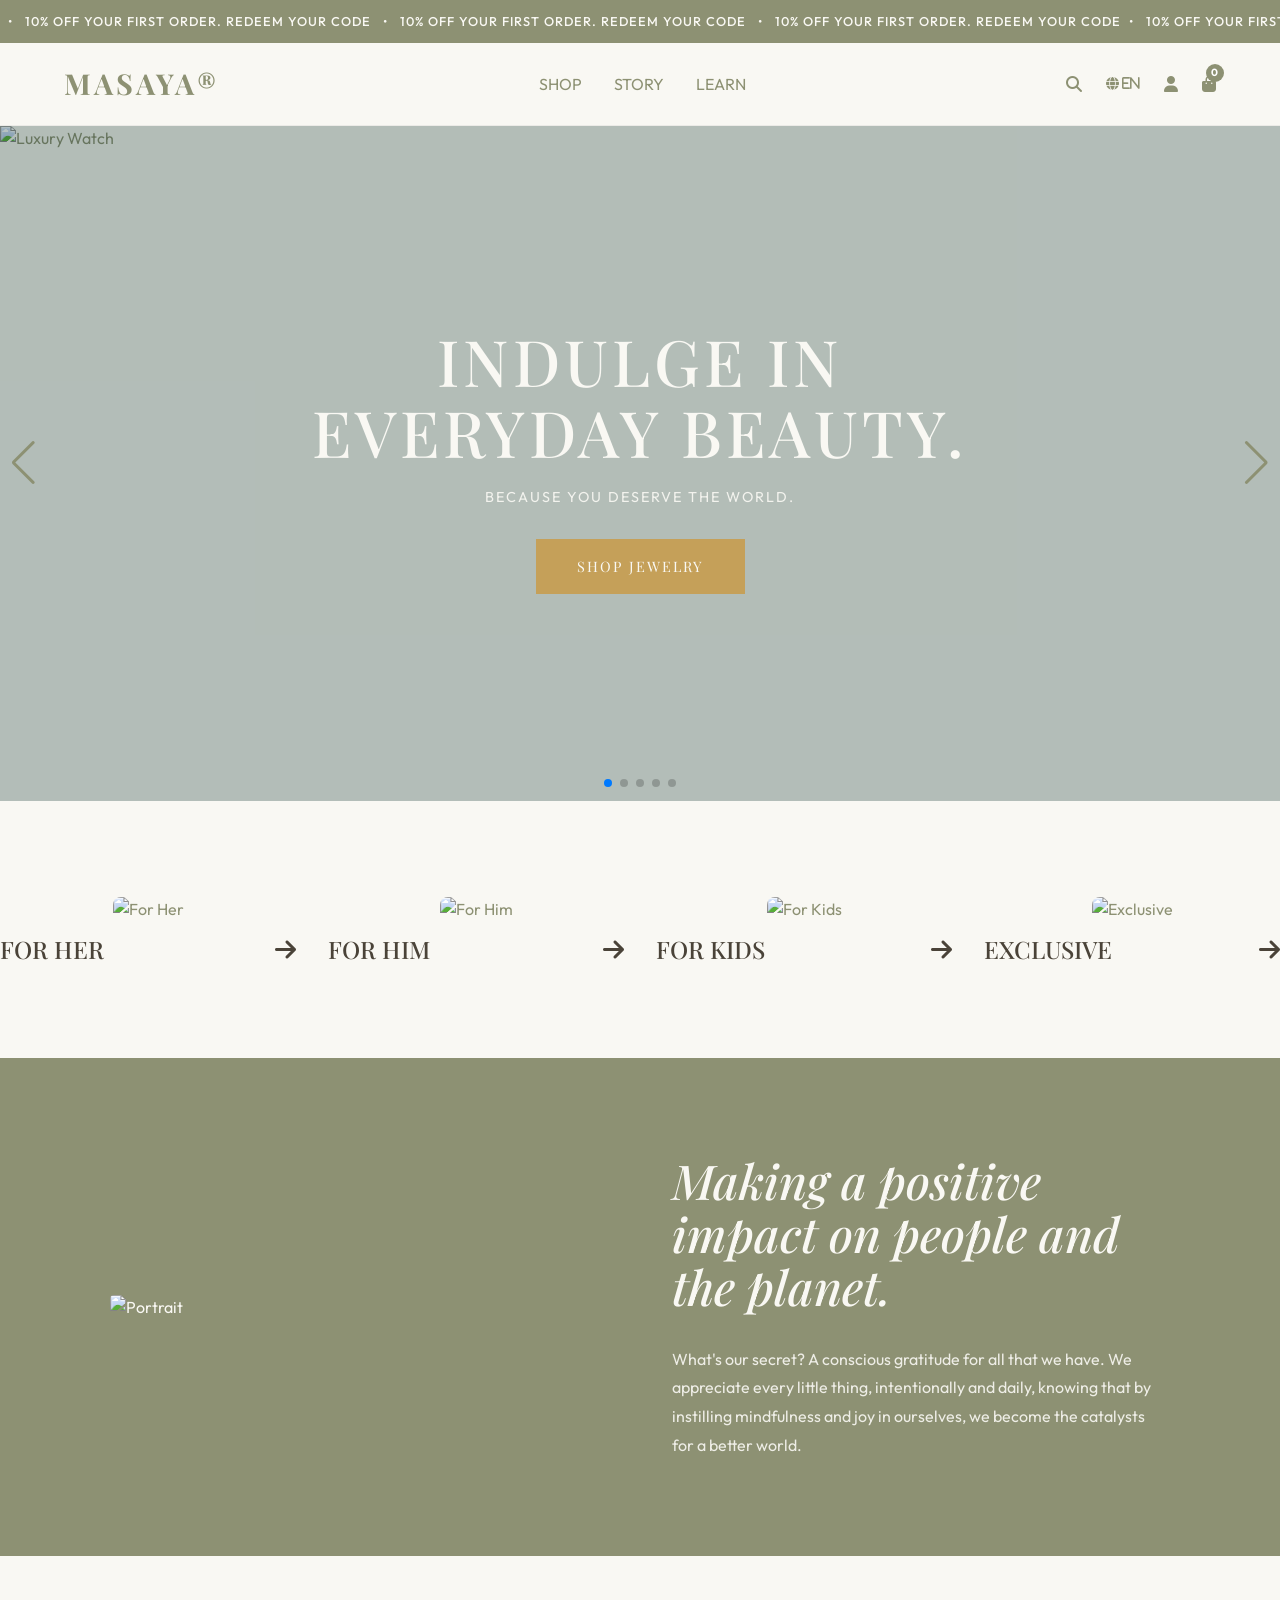
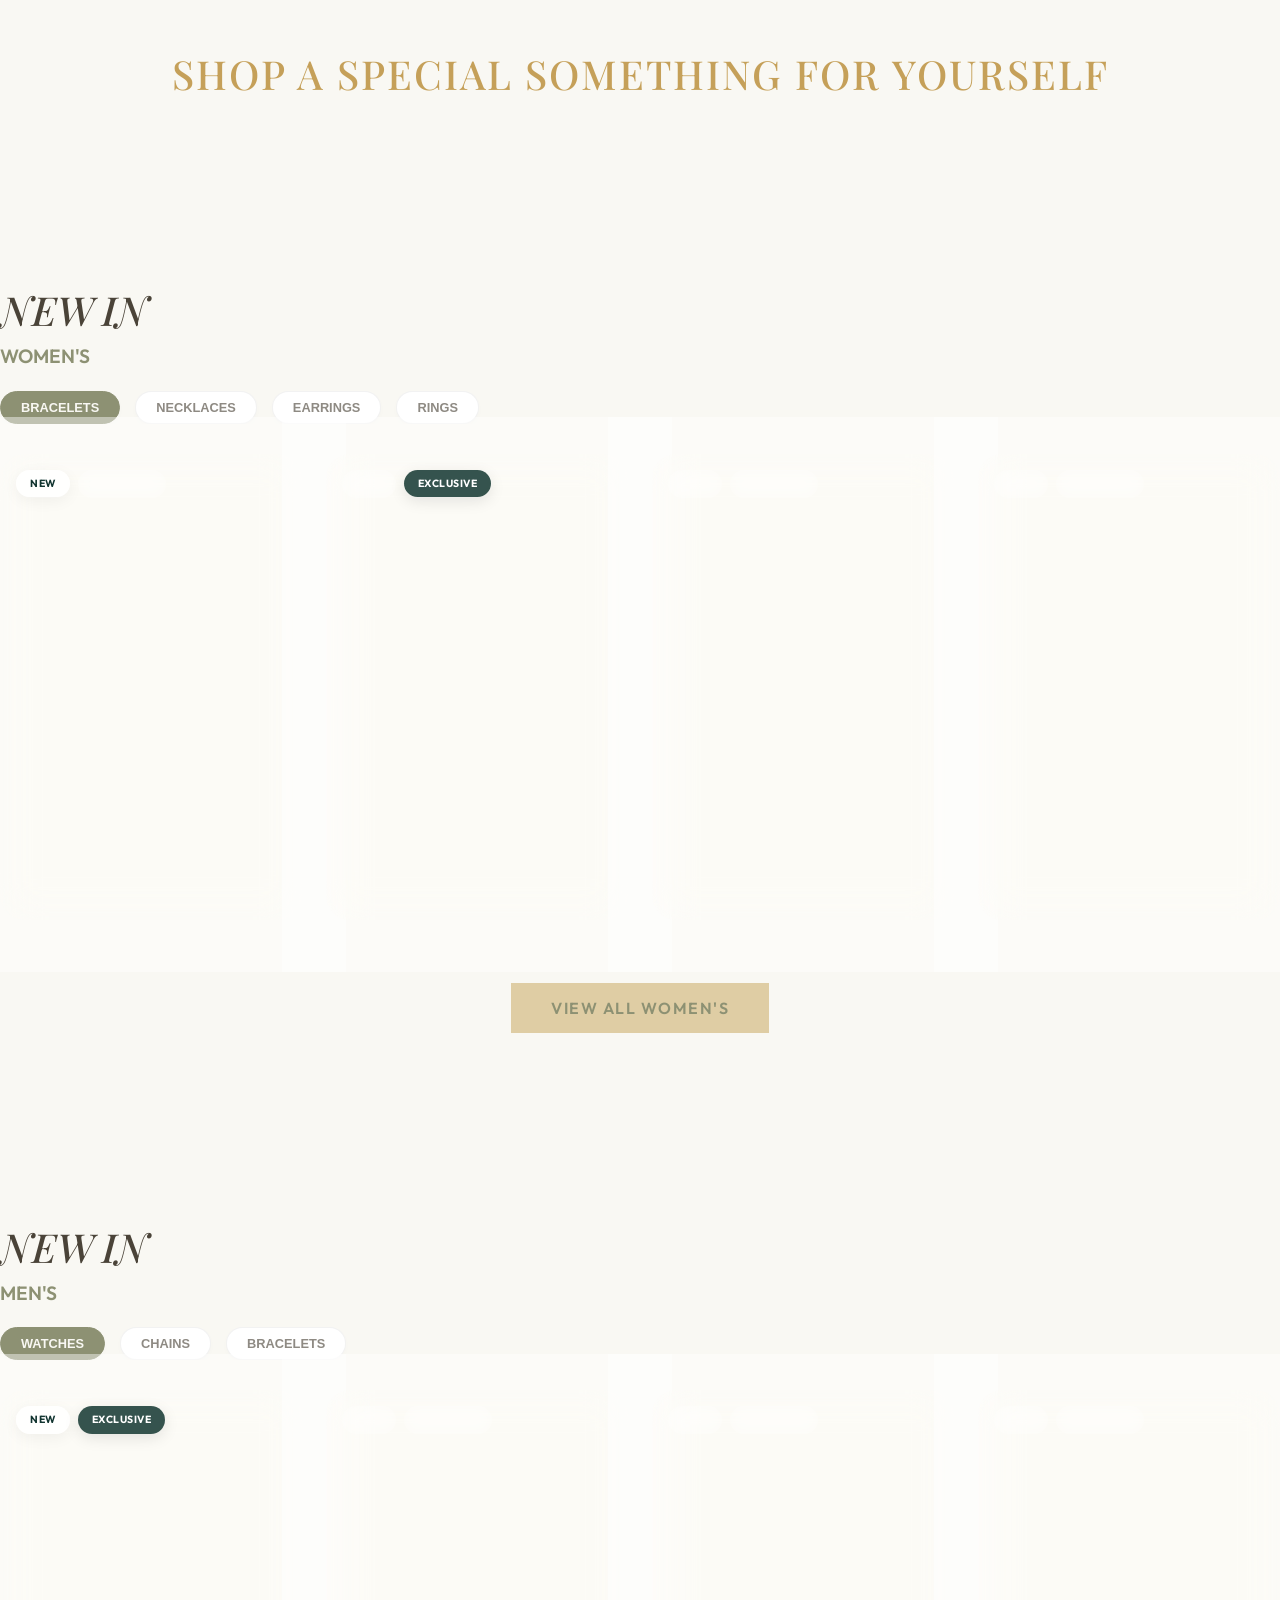
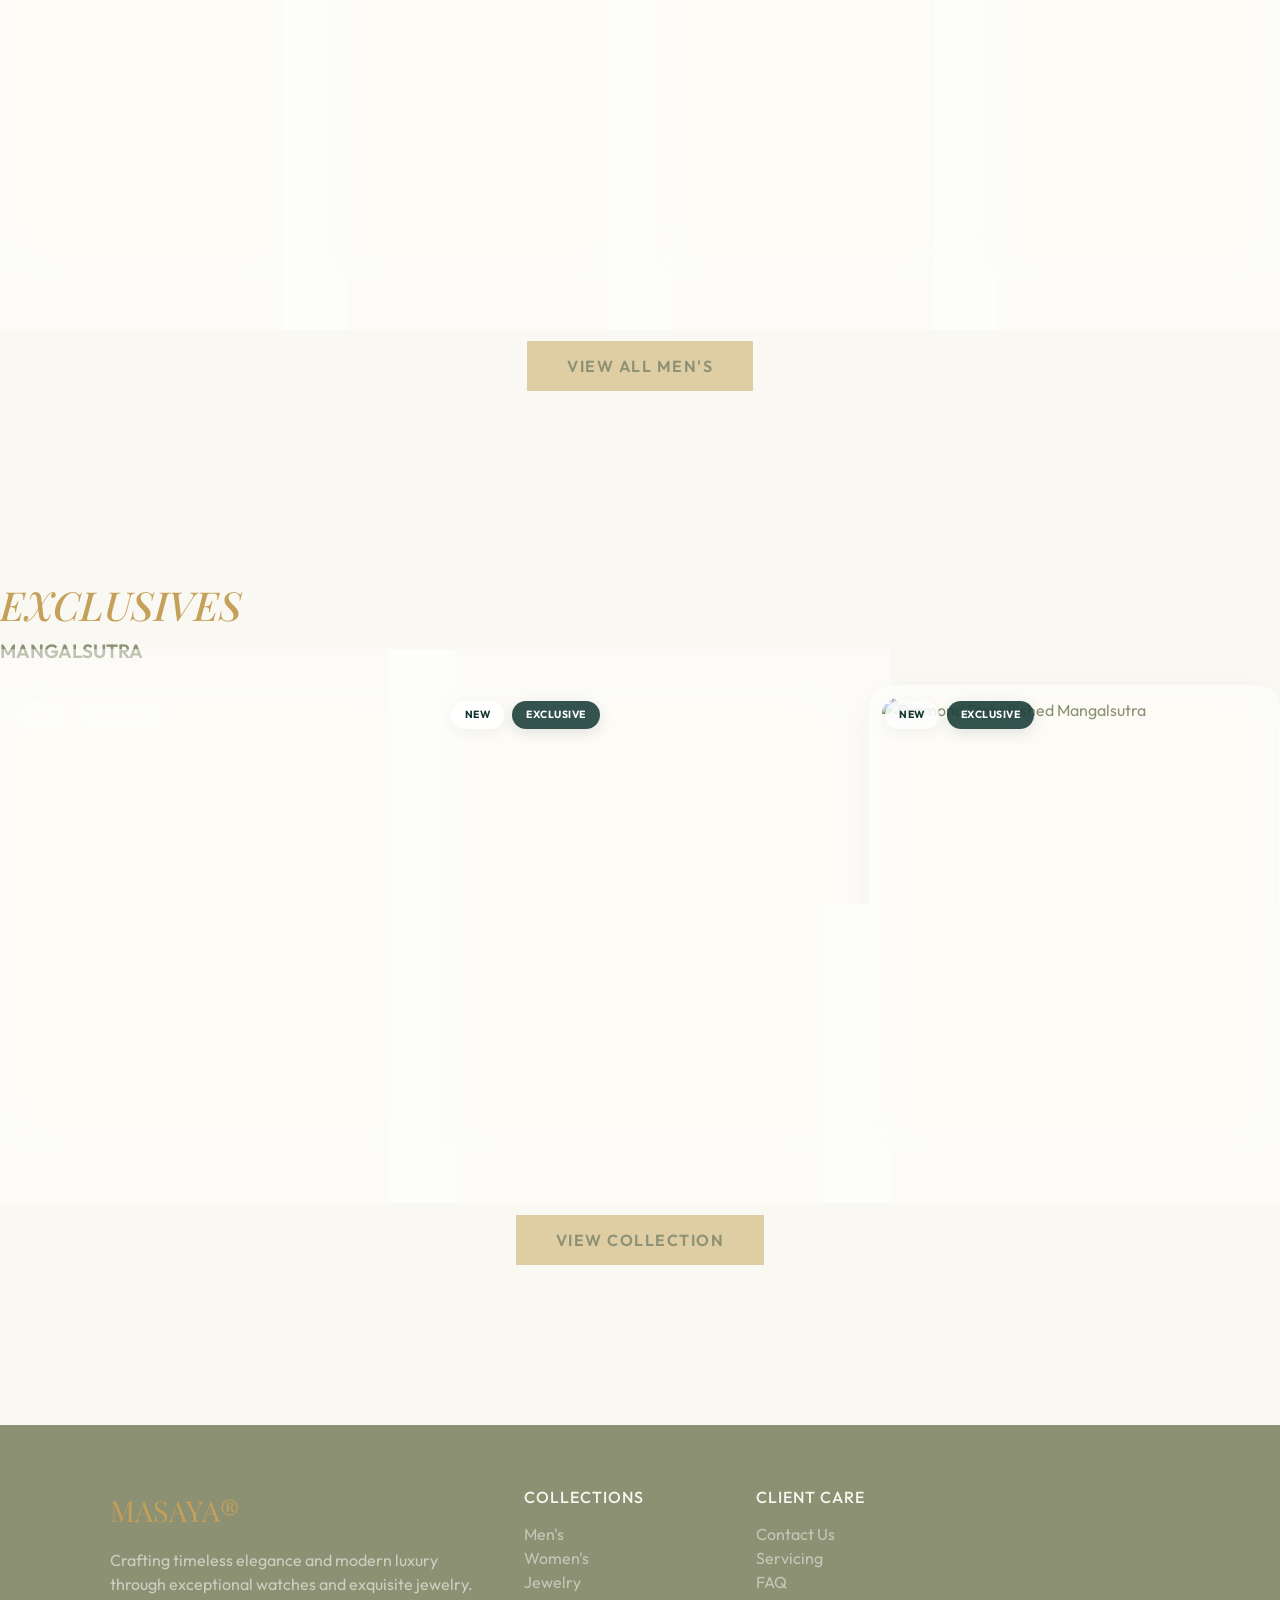
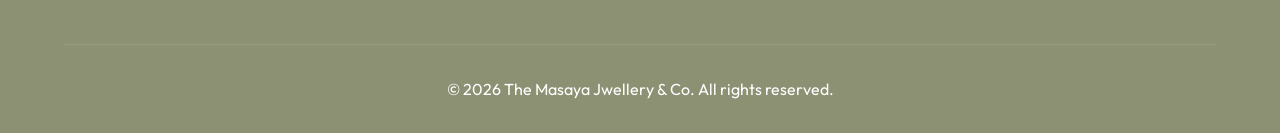
==== index.html @ 2f5039cc "feat: implement high-end iOS mobile responsiveness and UI standardization" ====
<!DOCTYPE html>
<html lang="en">
<head>
    <meta charset="UTF-8">
    <meta name="viewport" content="width=device-width, initial-scale=1.0">
    <title>The Masaya Jwellery & Co. | Luxury Defined</title>
    
    <!-- CSS -->
    <link rel="stylesheet" href="css/style.css">
    <link rel="stylesheet" href="css/animations.css">
    <!-- Swiper CSS -->
    <link rel="stylesheet" href="https://cdn.jsdelivr.net/npm/swiper@10/swiper-bundle.min.css" />
    <!-- Fonts -->
    <link rel="stylesheet" href="https://cdnjs.cloudflare.com/ajax/libs/font-awesome/6.4.0/css/all.min.css">
</head>
<body style="background-color: var(--color-cream); color: var(--color-emerald-dark);">
    
    <!-- Top Announcement Bar -->
    <div class="marquee-promo">
        <div class="marquee-promo-inner">
            <span>&nbsp;&nbsp;&bull;&nbsp;&nbsp; 10% OFF YOUR FIRST ORDER. REDEEM YOUR CODE &nbsp;&nbsp;&bull;&nbsp;&nbsp; 10% OFF YOUR FIRST ORDER. REDEEM YOUR CODE &nbsp;&nbsp;&bull;&nbsp;&nbsp; 10% OFF YOUR FIRST ORDER. REDEEM YOUR CODE</span>
            <span>&nbsp;&nbsp;&bull;&nbsp;&nbsp; 10% OFF YOUR FIRST ORDER. REDEEM YOUR CODE &nbsp;&nbsp;&bull;&nbsp;&nbsp; 10% OFF YOUR FIRST ORDER. REDEEM YOUR CODE &nbsp;&nbsp;&bull;&nbsp;&nbsp; 10% OFF YOUR FIRST ORDER. REDEEM YOUR CODE</span>
        </div>
    </div>

    <!-- Main Navbar -->
    <nav class="navbar" style="background-color: var(--color-cream);">
        <a href="index.html" class="nav-brand">MASAYA®</a>
        <div class="nav-links">
            <a href="shop.html">SHOP</a>
            <a href="shop.html">STORY</a>
            <a href="shop.html">LEARN</a>
        </div>
        <div class="nav-icons">
            <i class="fas fa-bars mobile-menu-btn"></i>
            <i class="fas fa-search desktop-only-icon"></i>
            <i class="fas fa-globe desktop-only-icon" style="font-size: 0.8rem;"> EN</i>
            <i class="fas fa-user desktop-only-icon"></i>
            <a href="cart.html" style="color: inherit; position: relative;">
                <i class="fas fa-shopping-bag"></i>
                <span class="cart-count">0</span>
            </a>
        </div>
    </nav>

    <main>
        <!-- Hero Slider Section -->
        <section class="hero-slider" style="width: 100%; position: relative;">
            <div class="swiper mySwiper" style="width: 100%; height: 75vh;">
                <div class="swiper-wrapper">
                    <!-- Slide 1 -->
                    <div class="swiper-slide" style="position: relative;">
                        <!-- Open Source Watch Image -->
                        <img src="https://images.pexels.com/photos/190819/pexels-photo-190819.jpeg?auto=compress&cs=tinysrgb&w=2000" style="width: 100%; height: 100%; object-fit: cover;" alt="Luxury Watch">
                        <div style="position: absolute; inset: 0; background: rgba(18, 53, 48, 0.3);"></div>
                        <div style="position: absolute; top: 50%; left: 50%; text-align: center; transform: translate(-50%, -50%); width: 80%;">
                            <h2 style="font-size: 4rem; line-height: 1.1; margin-bottom: 20px; font-family: var(--font-serif); color: var(--color-cream); text-transform: uppercase; letter-spacing: 4px;">Indulge In<br>Everyday Beauty.</h2>
                            <p style="font-size: 0.9rem; margin-bottom: 30px; letter-spacing: 2px; text-transform: uppercase; color: var(--color-cream); opacity: 0.9;">Because you deserve the world.</p>
                            <a href="shop.html" class="btn-primary">Shop Jewelry</a>
                        </div>
                    </div>
                    <!-- Slide 2 -->
                    <div class="swiper-slide" style="position: relative;">
                        <!-- Diamond Necklace / Combo -->
                        <img src="https://images.pexels.com/photos/1458867/pexels-photo-1458867.jpeg?auto=compress&cs=tinysrgb&w=2000" style="width: 100%; height: 100%; object-fit: cover;" alt="Combo Set">
                        <div style="position: absolute; inset: 0; background: rgba(248, 245, 240, 0.3);"></div>
                        <div style="position: absolute; top: 50%; left: 10%; transform: translateY(-50%); max-width: 500px;">
                            <h2 style="font-size: 4.5rem; line-height: 1.1; margin-bottom: 20px; font-family: var(--font-serif); color: var(--color-emerald-dark);">Curated<br>Combo Sets</h2>
                            <p style="font-size: 1.2rem; margin-bottom: 30px; letter-spacing: 2px; text-transform: uppercase; color: var(--color-emerald-light);">Specially Curated Just For You</p>
                            <a href="shop.html" class="btn-primary" style="background-color: var(--color-emerald-dark); color: var(--color-gold); padding: 12px 35px; border-radius: 30px; border: none;">Shop Now <i class="fas fa-arrow-right" style="margin-left: 10px;"></i></a>
                        </div>
                    </div>
                    <!-- Slide 3 -->
                    <div class="swiper-slide" style="position: relative;">
                        <!-- Mangalsutra / Heritage -->
                        <img src="https://images.pexels.com/photos/265906/pexels-photo-265906.jpeg?auto=compress&cs=tinysrgb&w=2000" style="width: 100%; height: 100%; object-fit: cover; object-position: center bottom;" alt="Heritage Collection">
                        <div style="position: absolute; inset: 0; background: linear-gradient(to top, rgba(18, 53, 48, 0.7), transparent);"></div>
                        <div style="position: absolute; bottom: 15%; left: 50%; text-align: center; transform: translateX(-50%); width: 100%;">
                            <h2 style="font-size: 4.5rem; line-height: 1.1; margin-bottom: 20px; font-family: var(--font-serif); color: var(--color-gold);">Heritage Remastered</h2>
                            <p style="font-size: 1.2rem; margin-bottom: 30px; letter-spacing: 2px; text-transform: uppercase; color: var(--color-cream);">The Modern Mangalsutra Details</p>
                            <a href="shop.html" class="btn-primary" style="background-color: var(--color-gold); color: var(--color-emerald-dark); padding: 12px 35px; border-radius: 30px; border: none;">Discover <i class="fas fa-arrow-right" style="margin-left: 10px;"></i></a>
                        </div>
                    </div>
                    <!-- Slide 4 -->
                    <div class="swiper-slide" style="position: relative;">
                        <!-- Diamond Rings / Engagement -->
                        <img src="https://images.pexels.com/photos/1232931/pexels-photo-1232931.jpeg?auto=compress&cs=tinysrgb&w=2000" style="width: 100%; height: 100%; object-fit: cover;" alt="Diamond Rings">
                        <div style="position: absolute; inset: 0; background: rgba(248, 245, 240, 0.1);"></div>
                        <div style="position: absolute; top: 50%; left: 10%; transform: translateY(-50%); max-width: 500px;">
                            <h2 style="font-size: 4.5rem; line-height: 1.1; margin-bottom: 20px; font-family: var(--font-serif); color: var(--color-emerald-dark);">Forever<br>Starts Here</h2>
                            <p style="font-size: 1.2rem; margin-bottom: 30px; letter-spacing: 2px; text-transform: uppercase; color: var(--color-emerald-dark);">Exclusive Solitaires & Bands</p>
                            <a href="shop.html" class="btn-primary" style="background-color: transparent; border: 1px solid var(--color-emerald-dark); color: var(--color-emerald-dark); padding: 12px 35px; border-radius: 30px;">View Rings <i class="fas fa-arrow-right" style="margin-left: 10px;"></i></a>
                        </div>
                    </div>
                    <!-- Slide 5 -->
                    <div class="swiper-slide" style="position: relative;">
                        <!-- Classy Bracelets -->
                        <img src="https://images.pexels.com/photos/1191531/pexels-photo-1191531.jpeg?auto=compress&cs=tinysrgb&w=2000" style="width: 100%; height: 100%; object-fit: cover;" alt="Gold Bracelets">
                        <div style="position: absolute; inset: 0; background: rgba(18, 53, 48, 0.4);"></div>
                        <div style="position: absolute; top: 50%; right: 10%; text-align: right; transform: translateY(-50%); max-width: 500px;">
                            <h2 style="font-size: 4.5rem; line-height: 1.1; margin-bottom: 20px; font-family: var(--font-serif); color: var(--color-cream);">Subtle<br>Radiance</h2>
                            <p style="font-size: 1.2rem; margin-bottom: 30px; letter-spacing: 2px; text-transform: uppercase; color: var(--color-gold);">18k Solid Gold Chains</p>
                            <a href="shop.html" class="btn-primary" style="background-color: var(--color-cream); color: var(--color-emerald-dark); border: none; padding: 12px 35px; border-radius: 30px;">Shop Chains <i class="fas fa-arrow-right" style="margin-left: 10px;"></i></a>
                        </div>
                    </div>
                </div>
                <!-- Pagination & Navigation -->
                <div class="swiper-pagination"></div>
                <div class="swiper-button-next" style="color: var(--color-emerald-dark);"></div>
                <div class="swiper-button-prev" style="color: var(--color-emerald-dark);"></div>
            </div>
        </section>

        <!-- Category Grid Section -->
        <section class="section-padding container">
            <div class="category-grid">
                <div class="category-block" onclick="window.location.href='shop.html'">
                    <img src="https://images.pexels.com/photos/177332/pexels-photo-177332.jpeg?auto=compress&cs=tinysrgb&w=800" alt="For Her">
                    <h3>FOR HER <i class="fas fa-arrow-right"></i></h3>
                </div>
                <div class="category-block" onclick="window.location.href='shop.html'">
                    <img src="https://images.pexels.com/photos/280250/pexels-photo-280250.jpeg?auto=compress&cs=tinysrgb&w=800" alt="For Him">
                    <h3>FOR HIM <i class="fas fa-arrow-right"></i></h3>
                </div>
                <div class="category-block" onclick="window.location.href='shop.html'">
                    <img src="https://images.pexels.com/photos/3661266/pexels-photo-3661266.jpeg?auto=compress&cs=tinysrgb&w=800" alt="For Kids">
                    <h3>FOR KIDS <i class="fas fa-arrow-right"></i></h3>
                </div>
                <div class="category-block" onclick="window.location.href='shop.html'">
                    <img src="https://images.pexels.com/photos/2735970/pexels-photo-2735970.jpeg?auto=compress&cs=tinysrgb&w=800" alt="Exclusive">
                    <h3>EXCLUSIVE <i class="fas fa-arrow-right"></i></h3>
                </div>
            </div>
        </section>

        <!-- Impact Section (Reference Image) -->
        <section class="impact-section">
            <div class="container impact-grid">
                <div class="impact-image">
                    <img src="https://images.pexels.com/photos/1166473/pexels-photo-1166473.jpeg?auto=compress&cs=tinysrgb&w=800" alt="Portrait">
                </div>
                <div class="impact-content">
                    <h2>Making a positive impact on people and the planet.</h2>
                    <p>What's our secret? A conscious gratitude for all that we have. We appreciate every little thing, intentionally and daily, knowing that by instilling mindfulness and joy in ourselves, we become the catalysts for a better world.</p>
                </div>
            </div>
        </section>

        <!-- Product Section Heading -->
        <section class="section-padding container" style="text-align: center;">
            <h2 style="font-family: var(--font-serif); font-size: 2.5rem; color: var(--color-secondary); text-transform: uppercase; letter-spacing: 2px;">Shop a special something for yourself</h2>
        </section>

        <style>
            @keyframes marquee {
                0% { transform: translateX(0); }
                100% { transform: translateX(-50%); }
            }
        </style>

        <!-- New In Section: Women's -->
        <section class="section-padding container">
            <h2 style="font-size: 2.5rem; font-family: var(--font-serif); font-style: italic; margin-bottom: 10px;">NEW IN</h2>
            <p style="font-weight: 600; font-size: 1.2rem; margin-bottom: 20px;">WOMEN'S</p>
            
            <div style="display: flex; gap: 15px; margin-bottom: 30px; overflow-x: auto;">
                <button class="category-tab active">BRACELETS</button>
                <button class="category-tab">NECKLACES</button>
                <button class="category-tab">EARRINGS</button>
                <button class="category-tab">RINGS</button>
            </div>

            <div class="grid-4" id="featured-grid">
                <!-- Products injected via JS -->
            </div>
            <div style="text-align: center; margin-top: 4rem;">
                <a href="shop.html" class="btn-outline">View All Women's</a>
            </div>
        </section>

        <!-- New In Section: Men's -->
        <section class="section-padding container">
            <h2 style="font-size: 2.5rem; font-family: var(--font-serif); font-style: italic; margin-bottom: 10px;">NEW IN</h2>
            <p style="font-weight: 600; font-size: 1.2rem; margin-bottom: 20px;">MEN'S</p>
            
            <div style="display: flex; gap: 15px; margin-bottom: 30px; overflow-x: auto;">
                <button class="category-tab active">WATCHES</button>
                <button class="category-tab">CHAINS</button>
                <button class="category-tab">BRACELETS</button>
            </div>

            <div class="grid-4" id="men-grid">
                <!-- Products injected via JS -->
            </div>
            <div style="text-align: center; margin-top: 4rem;">
                <a href="shop.html" class="btn-outline">View All Men's</a>
            </div>
        </section>

        <!-- Exclusive Section -->
        <section class="section-padding container">
            <h2 style="font-size: 2.5rem; font-family: var(--font-serif); font-style: italic; margin-bottom: 10px; color: var(--color-gold);">EXCLUSIVES</h2>
            <p style="font-weight: 600; font-size: 1.2rem; margin-bottom: 20px;">MANGALSUTRA</p>
            
            <div class="grid-4" id="mangal-grid">
                <!-- Products injected via JS -->
            </div>
            <div style="text-align: center; margin-top: 4rem;">
                <a href="shop.html" class="btn-outline">View Collection</a>
            </div>
        </section>
    </main>

    <footer style="background-color: var(--color-emerald-dark); padding: 4rem 5% 2rem; color: var(--color-white); margin-top: 4rem;">
        <div class="container footer-content" style="display: grid; grid-template-columns: 2fr 1fr 1fr 1fr; gap: 3rem; margin-bottom: 3rem;">
            <div class="footer-col" style="grid-column: span 1;">
                <div class="footer-brand" style="font-family: var(--font-serif); font-size: 1.8rem; margin-bottom: 1rem;">MASAYA®</div>
                <p class="footer-desc" style="color: rgba(255,255,255,0.7);">Crafting timeless elegance and modern luxury through exceptional watches and exquisite jewelry.</p>
            </div>
            <div class="footer-col">
                <h4 style="font-family: var(--font-sans); color: var(--color-cream); margin-bottom: 1rem;">Collections</h4>
                <ul style="list-style: none;">
                    <li><a href="shop.html" style="color: rgba(255,255,255,0.7);">Men's</a></li>
                    <li><a href="shop.html" style="color: rgba(255,255,255,0.7);">Women's</a></li>
                    <li><a href="shop.html" style="color: rgba(255,255,255,0.7);">Jewelry</a></li>
                </ul>
            </div>
            <div class="footer-col">
                <h4 style="font-family: var(--font-sans); color: var(--color-cream); margin-bottom: 1rem;">Client Care</h4>
                <ul style="list-style: none;">
                    <li><a href="#" style="color: rgba(255,255,255,0.7);">Contact Us</a></li>
                    <li><a href="#" style="color: rgba(255,255,255,0.7);">Servicing</a></li>
                    <li><a href="#" style="color: rgba(255,255,255,0.7);">FAQ</a></li>
                </ul>
            </div>
        </div>
        <div class="container footer-bottom" style="text-align: center; border-top: 1px solid rgba(255,255,255,0.1); padding-top: 2rem;">
            &copy; 2026 The Masaya Jwellery & Co. All rights reserved.
        </div>
    </footer>

    <!-- Scripts -->
    <script src="https://cdn.jsdelivr.net/npm/swiper@10/swiper-bundle.min.js"></script>
    <script>
        // Init Swiper Main slider
        var swiper = new Swiper(".mySwiper", {
            loop: true,
            autoplay: {
                delay: 5000,
                disableOnInteraction: false,
            },
            pagination: {
                el: ".swiper-pagination",
                clickable: true,
            },
            navigation: {
                nextEl: ".swiper-button-next",
                prevEl: ".swiper-button-prev",
            },
        });
    </script>
    <!-- Mobile Nav Overlay -->
    <div class="mobile-nav-overlay">
        <div class="mobile-nav-content">
            <i class="fas fa-times mobile-nav-close"></i>
            <a href="shop.html">MEN</a>
            <a href="shop.html">WOMEN</a>
            <a href="shop.html">MANGALSUTRA</a>
            <a href="shop.html">BAGS</a>
            <a href="shop.html">CURATED SETS</a>
            <a href="shop.html">GIFTING</a>
        </div>
    </div>

    <script src="js/data.js"></script>
    <script src="js/auth.js"></script>
    <script src="js/cart.js"></script>
    <script src="https://cdnjs.cloudflare.com/ajax/libs/gsap/3.12.2/gsap.min.js"></script>
    <script src="https://cdnjs.cloudflare.com/ajax/libs/gsap/3.12.2/ScrollTrigger.min.js"></script>
    <script src="https://cdn.jsdelivr.net/npm/swiper@10/swiper-bundle.min.js"></script>
    <script src="js/animations.js"></script>
    <script src="js/main.js"></script>
</body>
</html>
---- css/style.css ----
@import url('https://fonts.googleapis.com/css2?family=Playfair+Display:ital,wght@0,400;0,500;0,600;0,700;1,400&family=Outfit:wght@300;400;500;600&display=swap');

:root {
  /* Color Palette - Updated to match the Jewelry Reference Image */
  --color-primary: #8D9173;      /* Sage/Olive Green from image */
  --color-primary-dark: #6B6F54;  /* Darker Sage */
  --color-secondary: #C5A059;    /* Gold Accent from image */
  --color-gold: #C5A059;         /* Gold Accent */
  --color-gold-light: #DFCDA4;   /* Pale Gold */
  --color-cream: #F9F8F3;        /* The warm off-white background */
  --color-white: #FFFFFF;
  --color-black: #2C2C2C;        /* Softened black for text */
  
  /* Text Colors */
  --color-text: #4A4338;         /* Warm Dark Text */
  --color-text-muted: #8E8A83;
  --color-text-inverse: #FFFFFF;

  /* Legacy Mapping for compatibility with existing classes */
  --color-emerald-dark: var(--color-primary);
  --color-emerald-light: var(--color-primary-dark);

  /* Typography */
  --font-serif: 'Playfair Display', serif;
  --font-sans: 'Outfit', sans-serif;

  /* Ultimate iOS Premium Glassmorphism */
  --glass-bg: rgba(249, 248, 243, 0.4);
  --glass-border: rgba(255, 255, 255, 0.5);
  --glass-shadow: 0 8px 32px -4px rgba(0,0,0,0.05);
  --glass-blur: blur(20px) saturate(180%);

  /* Transitions */
  --transition-fast: 0.3s ease;
  --transition-slow: 0.5s ease-out;
}

* {
  margin: 0;
  padding: 0;
  box-sizing: border-box;
  -webkit-tap-highlight-color: transparent;
}

html, body {
  overflow-x: hidden;
  width: 100%;
  position: relative;
  -webkit-overflow-scrolling: touch;
}

body {
  font-family: var(--font-sans);
  background: var(--color-cream);
  color: var(--color-text);
  line-height: 1.5;
  -webkit-font-smoothing: antialiased;
}

h1, h2, h3, h4, h5, h6 {
  font-family: var(--font-serif);
  font-weight: 500;
  color: var(--color-text);
  line-height: 1.1;
}

h1 { font-size: clamp(2.5rem, 8vw, 4.5rem); }
h2 { font-size: clamp(2rem, 6vw, 3.5rem); }
h3 { font-size: clamp(1.5rem, 4vw, 2.5rem); }

a {
  text-decoration: none;
  color: inherit;
  transition: color var(--transition-fast);
}

a:hover {
  color: var(--color-gold);
}

ul {
  list-style: none;
}

.glass-panel {
  background: var(--glass-bg);
  backdrop-filter: var(--glass-blur);
  -webkit-backdrop-filter: var(--glass-blur);
  border: 1px solid var(--glass-border);
  box-shadow: var(--glass-shadow);
  border-radius: 12px;
}

/* Navbar iOS Glassmorphism */
.navbar {
  position: sticky;
  top: 0;
  left: 0;
  width: 100%;
  display: flex;
  justify-content: space-between;
  align-items: center;
  padding: 1.2rem 5%;
  z-index: 1000;
  transition: all var(--transition-fast);
  background: var(--color-cream);
  border-bottom: 1px solid rgba(0,0,0,0.05);
}

.nav-brand {
  font-family: var(--font-serif);
  font-size: clamp(1.4rem, 4.5vw, 1.8rem);
  color: var(--color-primary);
  font-weight: 700;
  letter-spacing: 3px;
  text-transform: uppercase;
  white-space: nowrap;
}

.nav-links {
  display: flex;
  gap: 2rem;
}

/* Dropdown specific */
.nav-item {
  position: relative;
  height: 100%;
  display: flex;
  align-items: center;
}

.nav-item > a {
  font-weight: 500;
  font-size: 0.85rem;
  text-transform: uppercase;
  letter-spacing: 1.5px;
  color: var(--color-primary);
  padding: 1rem 0;
  transition: all 0.3s ease;
}

/* Mega Menu Dropdown */
.dropdown-menu {
  position: absolute;
  top: 100%;
  left: -50px;
  background: var(--color-white);
  min-width: 250px;
  box-shadow: 0 10px 30px rgba(0,0,0,0.1);
  border-radius: 0 0 12px 12px;
  padding: 1.5rem 2rem;
  opacity: 0;
  visibility: hidden;
  transform: translateY(10px);
  transition: all 0.3s ease;
  z-index: 100;
  display: flex;
  flex-direction: column;
  gap: 1rem;
}

.nav-item:hover .dropdown-menu {
  opacity: 1;
  visibility: visible;
  transform: translateY(0);
}

.dropdown-menu a {
  font-size: 0.9rem;
  color: var(--color-emerald-dark);
  font-weight: 400;
  text-transform: uppercase;
  display: block;
}

.dropdown-menu a:hover {
  color: var(--color-gold);
}

.nav-icons {
  display: flex;
  gap: 1.5rem;
  align-items: center;
}

.icon-btn {
  background: none;
  border: none;
  color: var(--color-emerald-dark);
  font-size: 1.2rem;
  cursor: pointer;
  transition: color var(--transition-fast);
  position: relative;
}

.icon-btn:hover {
  color: var(--color-gold);
}

.cart-count {
  position: absolute;
  top: -8px;
  right: -8px;
  background: var(--color-emerald-dark);
  color: var(--color-white);
  font-size: 0.65rem;
  font-weight: bold;
  height: 18px;
  width: 18px;
  border-radius: 50%;
  display: flex;
  align-items: center;
  justify-content: center;
}

/* Button Styles */
.btn-primary {
  display: inline-block;
  background: var(--color-secondary);
  color: var(--color-cream);
  padding: 1rem 2.5rem;
  border: 1px solid var(--color-secondary);
  border-radius: 0; /* Boxy like image */
  font-family: var(--font-serif);
  text-transform: uppercase;
  letter-spacing: 2px;
  font-size: 0.9rem;
  cursor: pointer;
  transition: all var(--transition-fast);
}

.btn-primary:hover {
  background: var(--color-primary);
  border-color: var(--color-primary);
  color: var(--color-cream);
}

.btn-outline {
  display: inline-block;
  background: var(--color-gold-light);
  color: var(--color-primary);
  padding: 0.8rem 2.5rem;
  border: none;
  border-radius: 0;
  font-family: var(--font-sans);
  font-weight: 600;
  text-transform: uppercase;
  letter-spacing: 1.5px;
  cursor: pointer;
  transition: all var(--transition-fast);
}

.btn-outline:hover {
  background: var(--color-primary);
  color: var(--color-cream);
}

/* Breadcrumbs */
.breadcrumbs {
  font-size: 0.85rem;
  color: var(--color-text-muted);
  margin-bottom: 2rem;
}

.breadcrumbs a {
  color: var(--color-emerald-dark);
}

.breadcrumbs span {
  margin: 0 5px;
}

/* Shop Layout Header */
.shop-banner {
  height: 40vh;
  background: linear-gradient(to right, rgba(18, 53, 48, 0.8), rgba(18, 53, 48, 0.4)), url('https://images.unsplash.com/photo-1599643477874-ceeb2e6bb5d0?q=80&w=2000&auto=format&fit=crop') center/cover;
  position: relative;
  display: flex;
  align-items: center;
  padding: 0 5%;
}

.shop-banner-content {
  color: var(--color-gold);
  font-family: var(--font-serif);
}

/* Marquee Thin */
.marquee-promo {
  width: 100%;
  overflow: hidden;
  background-color: var(--color-primary);
  padding: 12px 0;
}

.marquee-promo-inner {
  display: flex;
  white-space: nowrap;
  animation: marquee 25s linear infinite;
  font-family: var(--font-sans);
  font-size: 0.8rem;
  font-weight: 500;
  color: var(--color-cream);
  letter-spacing: 1px;
}

@keyframes marquee {
  0% { transform: translateX(0); }
  100% { transform: translateX(-50%); }
}

/* Sections Styling */
.impact-section {
  background-color: var(--color-primary);
  padding: 6rem 5%;
  color: var(--color-cream);
}

.impact-grid {
  display: grid;
  grid-template-columns: 1fr 1fr;
  gap: 4rem;
  align-items: center;
}

.impact-image img {
  width: 100%;
  height: 500px;
  object-fit: cover;
  border-radius: 4px;
}

.impact-content h2 {
  font-family: var(--font-serif);
  font-size: 3rem;
  font-style: italic;
  margin-bottom: 2rem;
  color: var(--color-cream);
}

.impact-content p {
  font-size: 1rem;
  line-height: 1.8;
  opacity: 0.9;
  max-width: 500px;
}

.category-grid {
  display: grid;
  grid-template-columns: repeat(4, 1fr);
  gap: 2rem;
}

.category-block {
  text-align: center;
  cursor: pointer;
}

.category-block img {
  width: 100%;
  height: 350px;
  object-fit: cover;
  border-radius: 8px;
  margin-bottom: 15px;
  transition: transform var(--transition-fast);
}

.category-block:hover img {
  transform: scale(1.02);
}

.category-block h3 {
  font-family: var(--font-serif);
  font-size: 1.5rem;
  display: flex;
  justify-content: space-between;
  align-items: center;
}

/* General Layout */
main { min-height: calc(100vh - 300px); width: 100%; overflow-x: hidden; }
.container { max-width: 1400px; margin: 0 auto; padding: 0 4%; width: 100%; }
.section-padding { padding: clamp(3rem, 10vw, 6rem) 0; }

.grid-3 { display: grid; grid-template-columns: repeat(auto-fit, minmax(300px, 1fr)); gap: 2rem; }
.grid-4 { display: grid; grid-template-columns: repeat(auto-fit, minmax(250px, 1fr)); gap: 1.5rem; }

/* Product Cards specific to reference */
.product-card {
  position: relative;
  background: rgba(255, 255, 255, 0.45);
  backdrop-filter: var(--glass-blur);
  -webkit-backdrop-filter: var(--glass-blur);
  border: 1px solid var(--glass-border);
  border-radius: 24px;
  overflow: hidden;
  box-shadow: var(--glass-shadow);
  transition: transform 0.4s cubic-bezier(0.16, 1, 0.3, 1), box-shadow 0.4s cubic-bezier(0.16, 1, 0.3, 1);
  cursor: pointer;
  display: flex;
  flex-direction: column;
}

.product-card:hover {
  transform: translateY(-8px) scale(1.01);
  box-shadow: 0 20px 40px rgba(0,0,0,0.08);
}

/* iOS Floating Pill Ribbons */
.card-ribbons {
  position: absolute;
  top: 15px;
  left: 15px;
  display: flex;
  gap: 8px;
  z-index: 10;
  width: auto;
}

.ribbon-light {
  background: rgba(255, 255, 255, 0.8);
  backdrop-filter: blur(8px);
  -webkit-backdrop-filter: blur(8px);
  color: #123530;
  padding: 6px 14px;
  border-radius: 20px;
  font-size: 0.65rem;
  font-weight: 700;
  text-transform: uppercase;
  letter-spacing: 0.5px;
  box-shadow: 0 4px 15px rgba(0,0,0,0.05);
}

.ribbon-dark {
  background: rgba(18, 53, 48, 0.85);
  backdrop-filter: blur(8px);
  -webkit-backdrop-filter: blur(8px);
  color: #fff;
  padding: 6px 14px;
  border-radius: 20px;
  font-size: 0.65rem;
  font-weight: 700;
  text-transform: uppercase;
  letter-spacing: 0.5px;
  box-shadow: 0 4px 15px rgba(0,0,0,0.1);
}

/* iOS Inset Image Style */
.product-image {
  width: calc(100% - 24px);
  margin: 12px 12px 0 12px;
  height: 280px;
  object-fit: cover;
  border-radius: 16px;
}

.product-info {
  padding: 1.5rem;
  text-align: center;
  flex: 1;
  display: flex;
  flex-direction: column;
}

.product-title {
  font-family: var(--font-serif);
  font-size: 1.2rem;
  color: var(--color-emerald-dark);
  margin-bottom: 0.5rem;
  font-weight: 500;
  flex: 1;
}

.product-price {
  font-size: 1.2rem;
  color: #123530;
  font-weight: 600;
  margin-bottom: 1.5rem;
  opacity: 0.9;
}

/* Category Tabs iOS Pills */
.category-tabs {
  display: flex;
  gap: 12px;
  margin-bottom: 30px;
  overflow-x: auto;
  padding-bottom: 10px;
  -ms-overflow-style: none;
  scrollbar-width: none;
}
.category-tabs::-webkit-scrollbar { display: none; }

.category-tab {
  padding: 8px 20px;
  background: var(--color-white);
  border: 1px solid rgba(0,0,0,0.05);
  color: var(--color-text-muted);
  border-radius: 30px;
  cursor: pointer;
  font-size: 0.8rem;
  font-weight: 600;
  white-space: nowrap;
  transition: all var(--transition-fast);
  box-shadow: 0 2px 5px rgba(0,0,0,0.02);
}

.category-tab.active, .category-tab:hover {
  background: var(--color-primary);
  color: var(--color-cream);
  border-color: var(--color-primary);
}

/* Footer */
footer {
  background: var(--color-primary);
  padding: 4rem 5% 2rem;
  color: var(--color-cream);
}

.footer-content {
  display: grid;
  grid-template-columns: 2fr 1fr 1fr 1fr;
  gap: 3rem;
  margin-bottom: 3rem;
}

.footer-brand {
  font-family: var(--font-serif);
  font-size: 1.8rem;
  color: var(--color-secondary);
  margin-bottom: 1rem;
}

.footer-desc {
  color: var(--color-cream);
  opacity: 0.8;
}

.footer-col h4 {
  color: var(--color-white);
  font-family: var(--font-sans);
  font-size: 1rem;
  margin-bottom: 1.5rem;
  text-transform: uppercase;
  letter-spacing: 1px;
}

.footer-col ul li a {
  color: var(--color-cream);
  opacity: 0.7;
}

.footer-col ul li a:hover {
  color: var(--color-white);
  opacity: 1;
}

/* Horizontal Scroll specific utilities */
.horizontal-scroller {
  display: flex;
  overflow-x: auto;
  gap: 1.5rem;
  padding-bottom: 1rem;
  scroll-behavior: smooth;
  scroll-snap-type: x mandatory;
}

.horizontal-scroller > * {
  scroll-snap-align: start;
  min-width: 300px;
}

::-webkit-scrollbar { width: 6px; height: 6px; }
::-webkit-scrollbar-track { background: var(--color-cream); }
::-webkit-scrollbar-thumb { background: #E8E2D9; border-radius: 10px; }
::-webkit-scrollbar-thumb:hover { background: var(--color-gold); }

/* Mobile Menu Overlay iOS Glassmorphism */
.mobile-nav-overlay {
  position: fixed;
  top: 0;
  left: 0;
  width: 100%;
  height: 100%;
  z-index: 9999;
  background: rgba(0, 0, 0, 0.4); /* Dim background */
  backdrop-filter: blur(8px);
  -webkit-backdrop-filter: blur(8px);
  display: flex;
  align-items: center;
  justify-content: center;
  opacity: 0;
  visibility: hidden;
  transition: all 0.4s ease;
}

.mobile-nav-overlay.active {
  opacity: 1;
  visibility: visible;
}

.mobile-nav-close {
  position: absolute;
  top: 1rem;
  right: 1.2rem;
  font-size: 1.4rem;
  color: rgba(255,255,255,0.6);
  cursor: pointer;
  z-index: 10001;
}

.mobile-nav-content {
  width: 85%;
  max-width: 320px;
  background: var(--color-primary);
  padding: 3rem 2rem;
  border-radius: 30px;
  display: flex;
  flex-direction: column;
  gap: 1.5rem;
  text-align: center;
  position: relative;
  box-shadow: 0 25px 50px -12px rgba(0, 0, 0, 0.25);
  transform: scale(0.9) translateY(20px);
  transition: all 0.5s cubic-bezier(0.16, 1, 0.3, 1);
  border: 1px solid rgba(255,255,255,0.1);
}

.mobile-nav-overlay.active .mobile-nav-content {
  transform: scale(1) translateY(0);
}

.mobile-nav-content a {
  font-family: var(--font-serif);
  font-size: 1.1rem;
  color: var(--color-cream);
  text-transform: uppercase;
  letter-spacing: 2px;
  padding: 0.8rem;
  border-bottom: 1px solid rgba(255,255,255,0.05);
  transition: all 0.3s ease;
}

.mobile-nav-content a:last-child {
  border-bottom: none;
}

.mobile-nav-content a:hover {
  color: var(--color-secondary);
  background: rgba(255,255,255,0.05);
  border-radius: 8px;
}

/* Base Hamburger Hide */
.mobile-menu-btn {
  display: none !important;
}

/* iOS Glass Mobile Responsive Refinements */
@media (max-width: 1024px) {
  .grid-4 { grid-template-columns: repeat(3, 1fr); gap: 20px; }
  .footer-content { grid-template-columns: repeat(2, 1fr); }
  .shop-banner h1 { font-size: 2.2rem; }
  .swiper-slide h2 { font-size: 2.5rem !important; }
  .nav-links { gap: 1.5rem; }
}

@media (max-width: 768px) {
  .nav-links { display: none !important; }
  .mobile-menu-btn { display: flex !important; order: 10; color: var(--color-primary); font-size: 1.2rem; cursor: pointer; }
  .navbar { padding: 0 5%; height: 65px; width: 100%; display: flex; justify-content: space-between; align-items: center; background: rgba(249, 248, 243, 0.8); backdrop-filter: blur(10px); }
  .nav-right { gap: 1rem; display: flex; align-items: center; }

  .grid-4, .grid-3 { 
    grid-template-columns: repeat(2, 1fr) !important; 
    gap: 12px !important;
    width: 100% !important;
  }
  
  .container { padding: 0 15px !important; width: 100% !important; }
  .section-padding { padding: 4rem 0 !important; } /* More breathing room */

  /* iOS Glassmorphism Slider overlay */
  .swiper-slide > div { 
    width: 85% !important; 
    left: 50% !important; 
    transform: translate(-50%, -50%) !important; 
    text-align: center !important; 
    padding: 25px !important;
    background: rgba(141, 145, 115, 0.4);
    backdrop-filter: blur(25px) saturate(220%);
    -webkit-backdrop-filter: blur(25px) saturate(220%);
    border: 1px solid rgba(255,255,255,0.4);
    bottom: 20% !important;
    border-radius: 20px !important;
    box-shadow: 0 15px 35px rgba(0,0,0,0.1);
  }
  .swiper-slide h2 { font-size: 1.6rem !important; margin-bottom: 12px !important; line-height: 1.1 !important; color: var(--color-cream) !important; }
  .swiper-slide p { color: var(--color-cream) !important; opacity: 1 !important; }
  .swiper-slide .btn-primary { color: var(--color-primary) !important; background: var(--color-secondary) !important; font-weight: 700 !important; }

  .impact-grid { grid-template-columns: 1fr; gap: 2rem; }
  .impact-image img { height: 260px; border-radius: 12px; }
  
  .category-grid { grid-template-columns: repeat(2, 1fr); gap: 12px; }
  .product-image { height: 160px; border-radius: 12px; }
  .category-block img { height: 160px !important; border-radius: 12px; }
}

@media (max-width: 480px) {
  .grid-4, .grid-3 { gap: 10px; }
  .container { padding: 0 12px; }
  .impact-image img { height: 200px; }
  .category-block img { height: 140px !important; }
  .product-image { height: 150px; }
}
---- css/animations.css ----
/* Professional Hover Micro-interactions */

.gold-glow {
  transition: all var(--transition-fast);
}

.gold-glow:hover {
  color: var(--color-gold);
}

.float-effect {
  transition: transform var(--transition-fast);
}

.float-effect:hover {
  transform: translateY(-4px);
  box-shadow: 0 10px 30px rgba(0,0,0,0.05);
}

/* Page Transition Overlay - Sliding Curtain */
.page-transition {
  position: fixed;
  top: 0;
  left: 0;
  width: 100vw;
  height: 100vh;
  z-index: 9998;
  background: var(--color-primary);
  display: flex;
  align-items: center;
  justify-content: center;
  pointer-events: none;
  transform: translateX(0%);
  visibility: visible;
  opacity: 1;
}

.page-transition-logo {
  font-family: var(--font-serif);
  font-size: 3rem;
  color: var(--color-cream);
  letter-spacing: 4px;
}

/* Button Subtle Shimmer */
.btn-primary {
  position: relative;
  overflow: hidden;
}

.btn-primary::after {
  content: '';
  position: absolute;
  top: 0;
  left: -100%;
  width: 50%;
  height: 100%;
  background: linear-gradient(
    to right,
    rgba(255, 255, 255, 0) 0%,
    rgba(255, 255, 255, 0.2) 50%,
    rgba(255, 255, 255, 0) 100%
  );
  transform: skewX(-20deg);
  transition: none;
}

.btn-primary:hover::after {
  animation: shine 1s ease-out;
}

@keyframes shine {
  100% {
    left: 200%;
  }
}

/* Minimalist Scroll Reveal */
.reveal-up {
  opacity: 0;
  transform: translateY(20px);
}

.reveal-left {
  opacity: 0;
  transform: translateX(-20px);
}

.reveal-right {
  opacity: 0;
  transform: translateX(20px);
}

/* Particle Canvas - Toned down */
.particle-js {
  position: absolute;
  width: 100%;
  height: 100%;
  z-index: 1;
  pointer-events: none;
}

.hero-content {
  position: relative;
  z-index: 10;
}
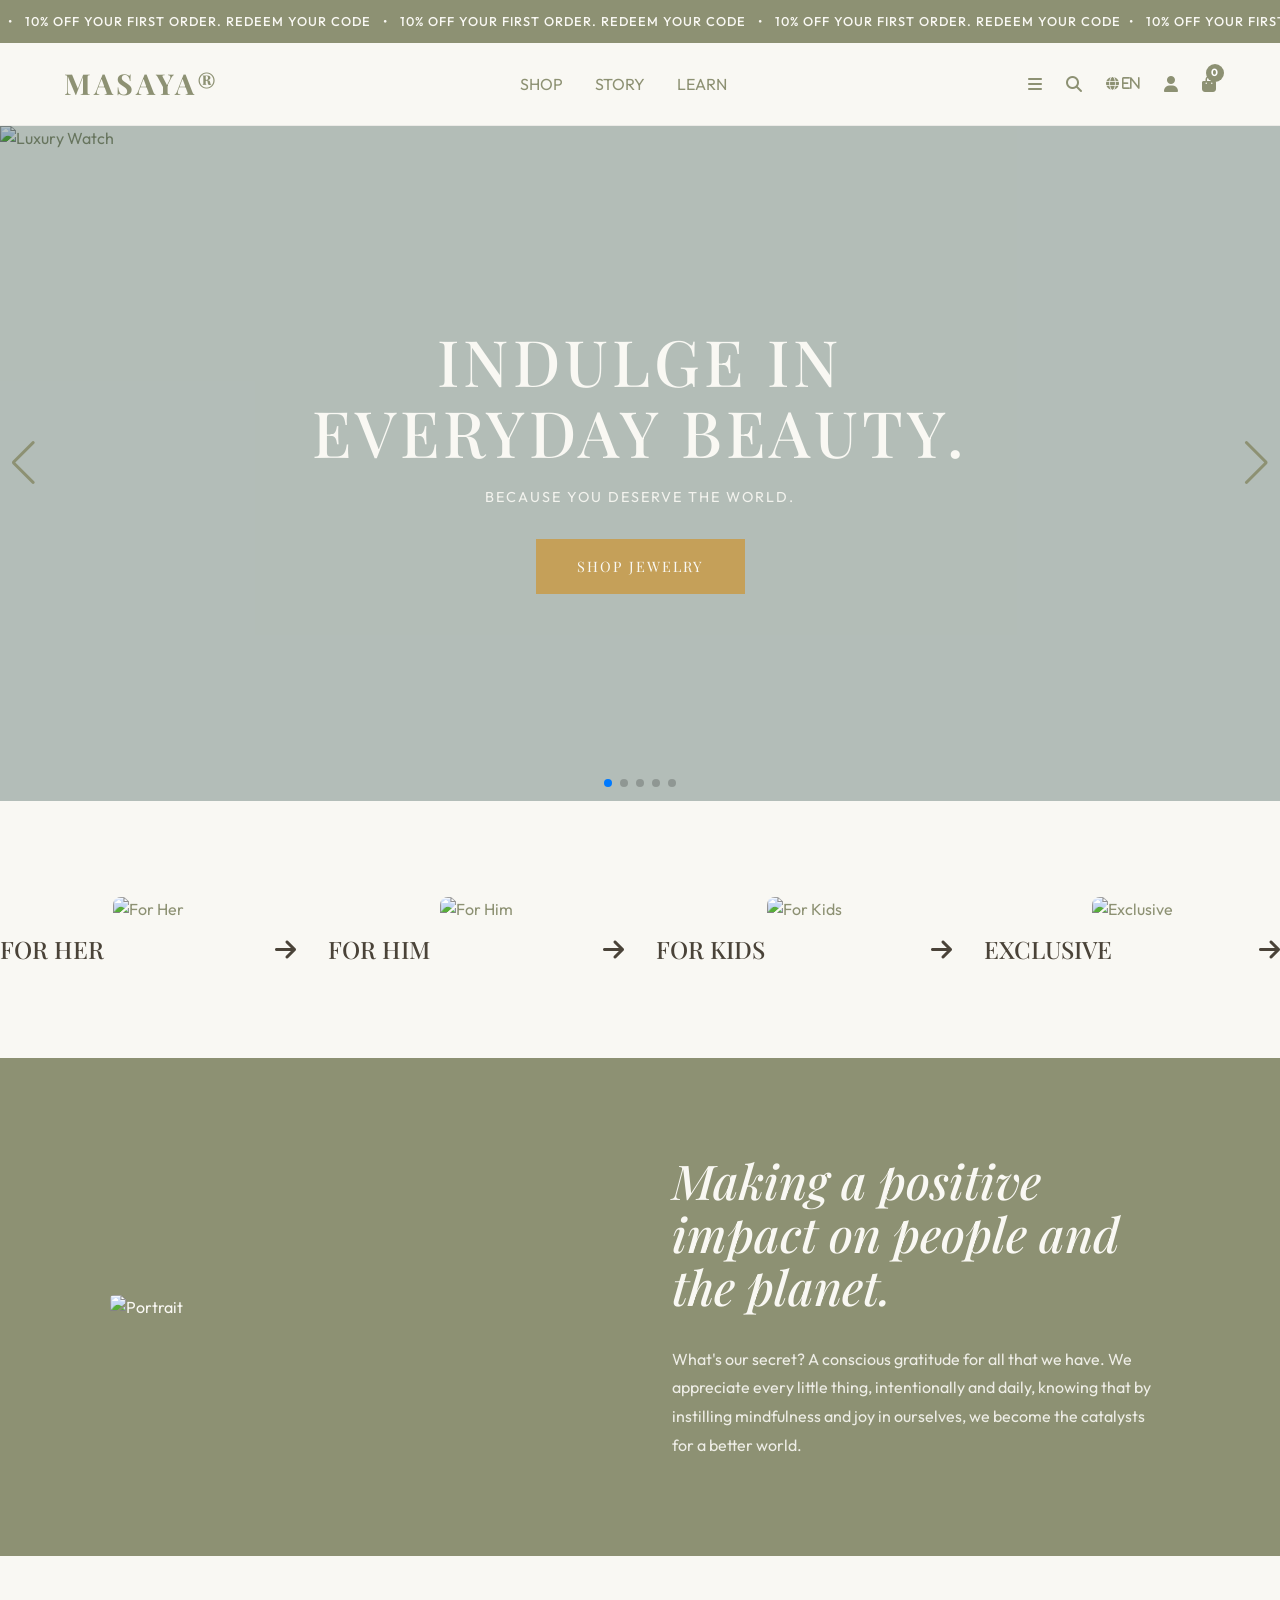
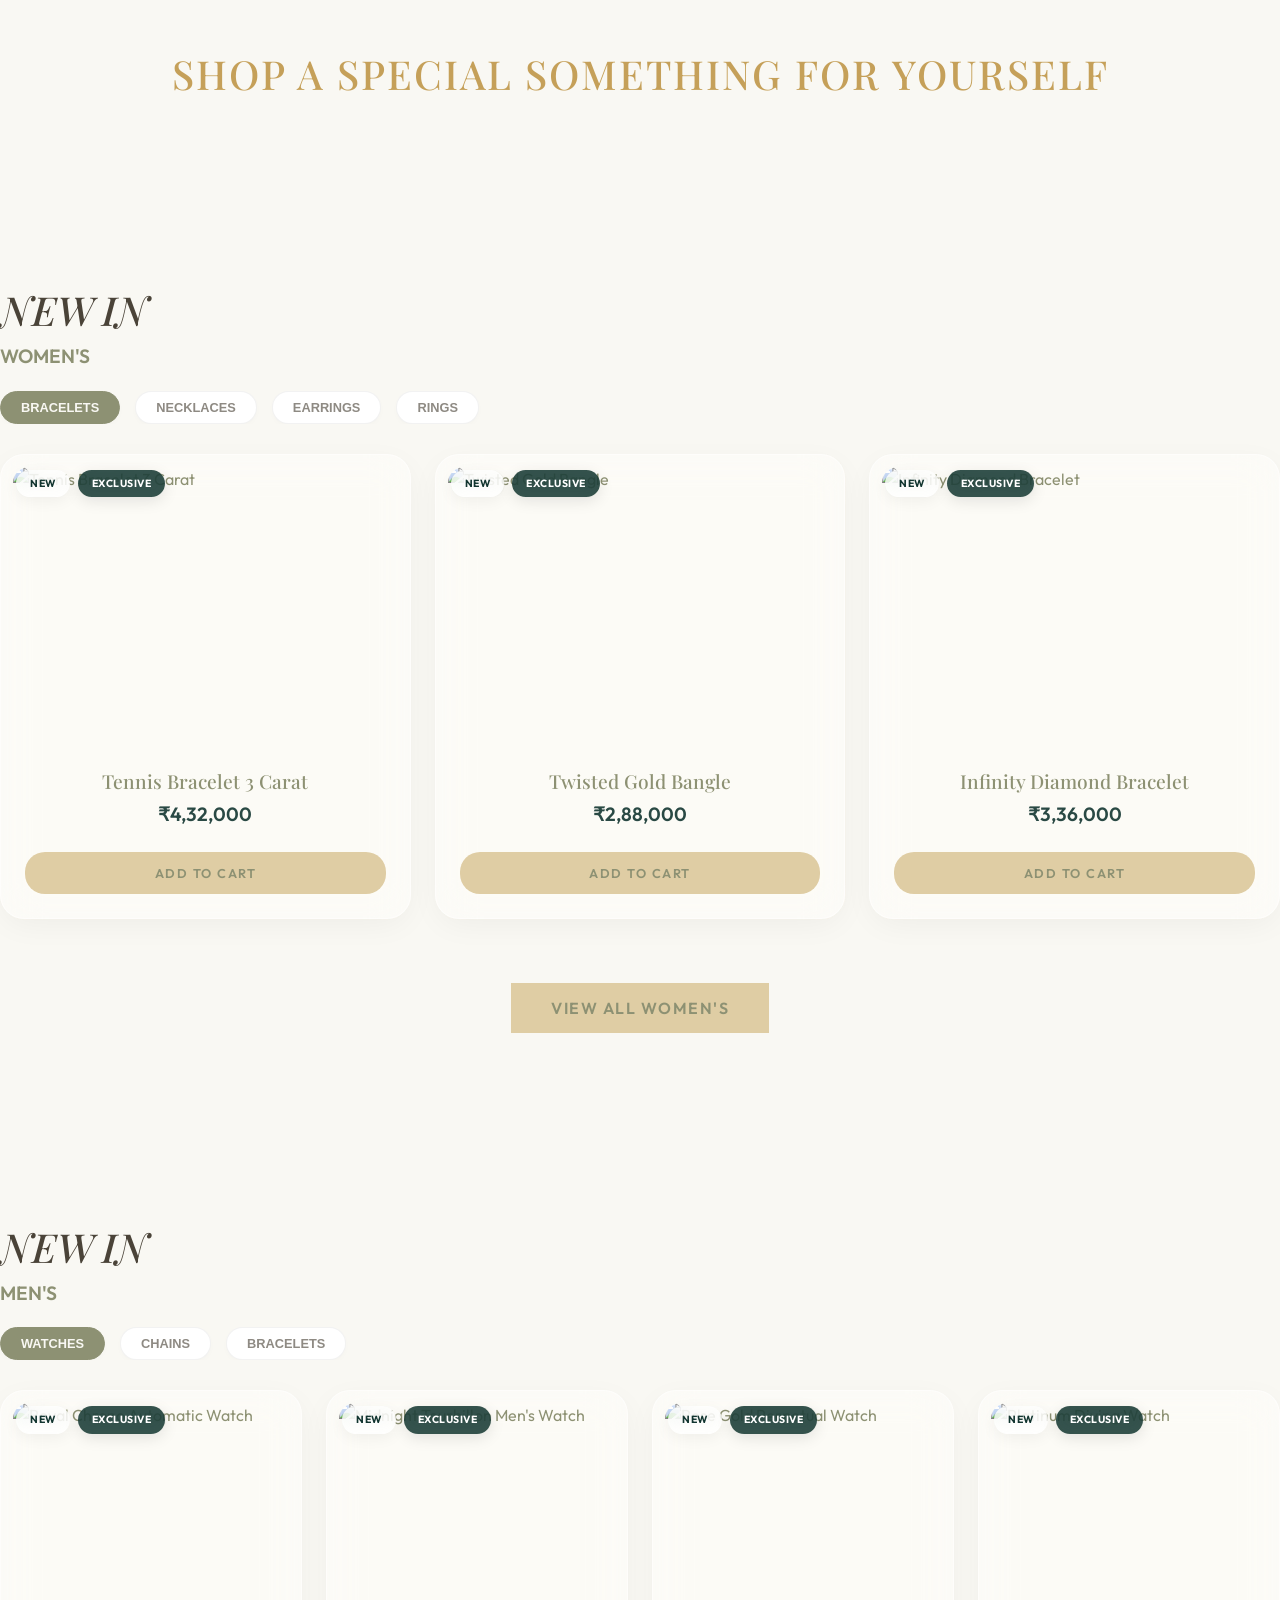
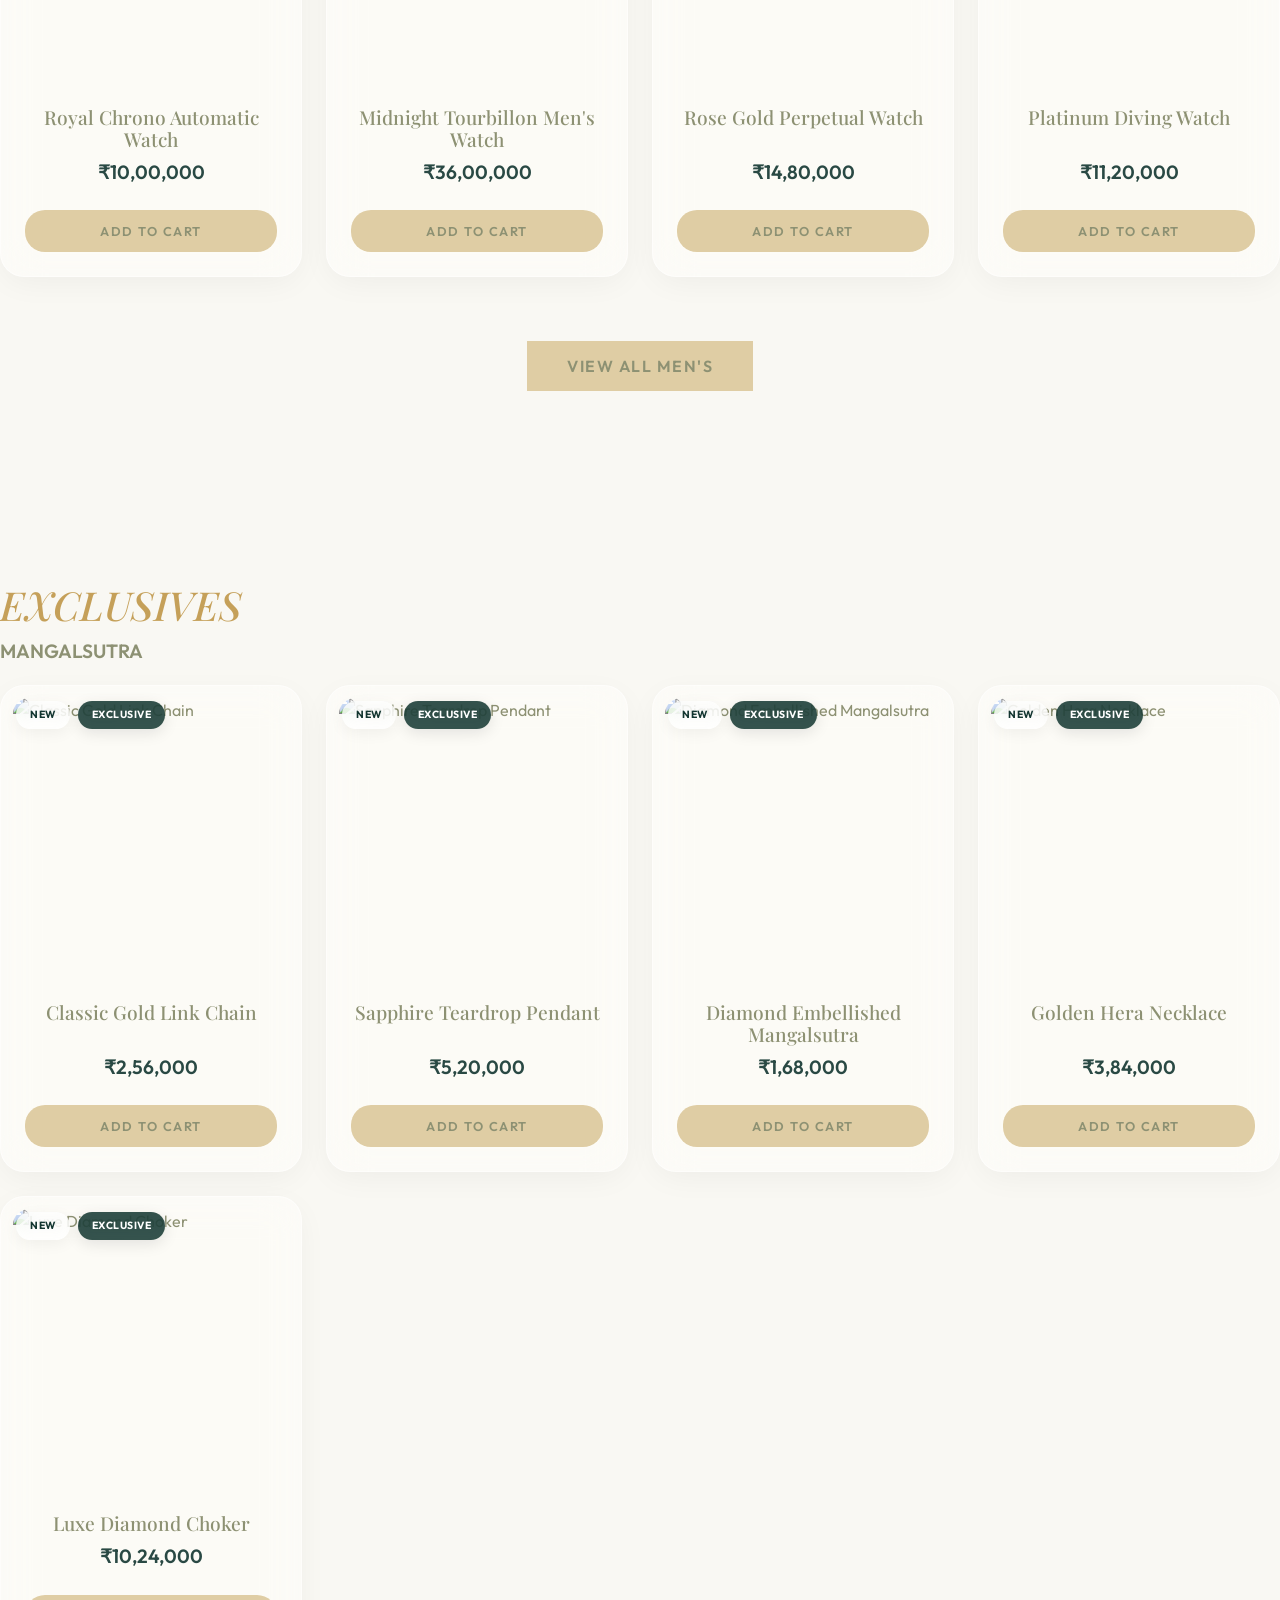
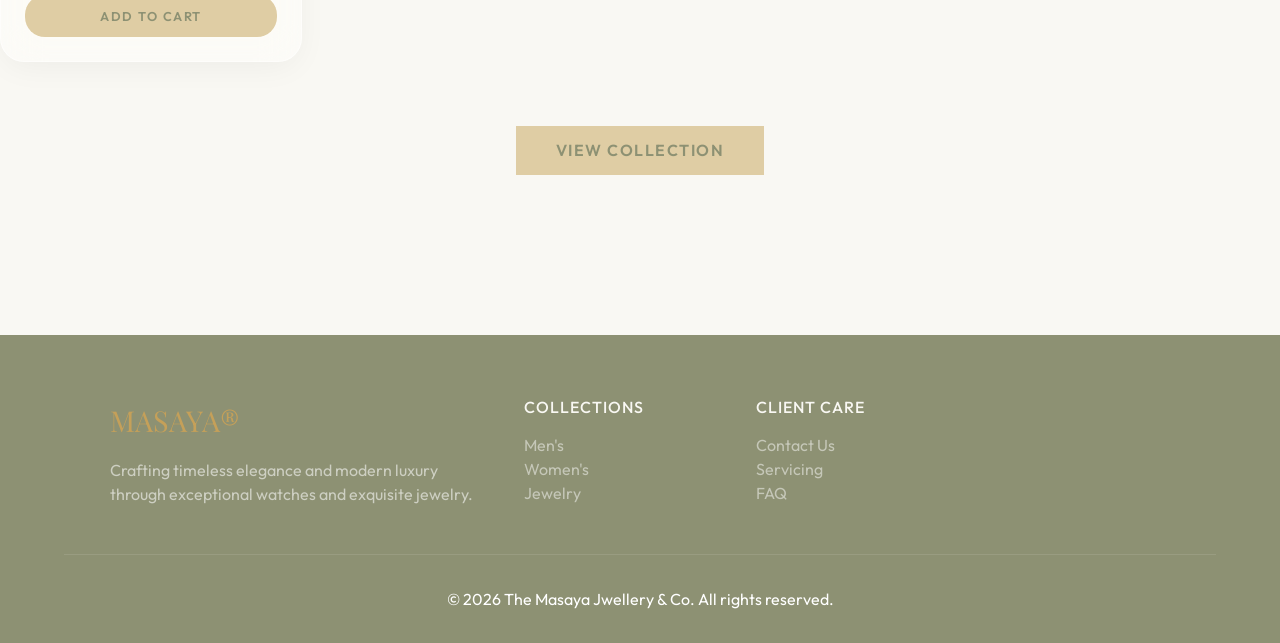
==== commit 06057e51: "feat: implement global search and category filtering with expanded jewelry catalog" ====
--- a/index.html
+++ b/index.html
@@ -33,9 +33,9 @@
         </div>
         <div class="nav-icons">
             <i class="fas fa-bars mobile-menu-btn"></i>
-            <i class="fas fa-search desktop-only-icon"></i>
+            <i class="fas fa-search desktop-only-icon" id="search-trigger" style="cursor: pointer;"></i>
             <i class="fas fa-globe desktop-only-icon" style="font-size: 0.8rem;"> EN</i>
-            <i class="fas fa-user desktop-only-icon"></i>
+            <i class="fas fa-user desktop-only-icon" onclick="location.href='login.html'" style="cursor: pointer;"></i>
             <a href="cart.html" style="color: inherit; position: relative;">
                 <i class="fas fa-shopping-bag"></i>
                 <span class="cart-count">0</span>
@@ -272,6 +272,19 @@
         </div>
     </div>
 
+    <!-- Search Overlay -->
+    <div class="search-overlay" id="search-overlay">
+        <div class="search-content">
+            <i class="fas fa-times search-close" id="search-close"></i>
+            <h2 style="color: var(--color-cream); margin-bottom: 2rem; font-size: 1.5rem;">SEARCH COLLECTIONS</h2>
+            <div class="search-input-wrapper">
+                <input type="text" id="search-input" placeholder="What are you looking for?" autocomplete="off">
+                <i class="fas fa-search"></i>
+            </div>
+            <div id="search-results" class="search-results"></div>
+        </div>
+    </div>
+
     <script src="js/data.js"></script>
     <script src="js/auth.js"></script>
     <script src="js/cart.js"></script>
--- a/css/style.css
+++ b/css/style.css
@@ -578,16 +578,16 @@
 ::-webkit-scrollbar-thumb:hover { background: var(--color-gold); }
 
 /* Mobile Menu Overlay iOS Glassmorphism */
-.mobile-nav-overlay {
+.mobile-nav-overlay, .search-overlay {
   position: fixed;
   top: 0;
   left: 0;
   width: 100%;
   height: 100%;
   z-index: 9999;
-  background: rgba(0, 0, 0, 0.4); /* Dim background */
-  backdrop-filter: blur(8px);
-  -webkit-backdrop-filter: blur(8px);
+  background: rgba(0, 0, 0, 0.4);
+  backdrop-filter: blur(12px);
+  -webkit-backdrop-filter: blur(12px);
   display: flex;
   align-items: center;
   justify-content: center;
@@ -596,7 +596,7 @@
   transition: all 0.4s ease;
 }
 
-.mobile-nav-overlay.active {
+.mobile-nav-overlay.active, .search-overlay.active {
   opacity: 1;
   visibility: visible;
 }
@@ -653,10 +653,84 @@
   border-radius: 8px;
 }
 
-/* Base Hamburger Hide */
-.mobile-menu-btn {
-  display: none !important;
-}
+.search-content {
+  width: 90%;
+  max-width: 600px;
+  background: var(--color-primary);
+  padding: 3rem 2rem;
+  border-radius: 30px;
+  text-align: center;
+  position: relative;
+  transform: scale(0.9);
+  transition: all 0.4s cubic-bezier(0.16, 1, 0.3, 1);
+  color: var(--color-cream);
+  max-height: 80vh;
+  display: flex;
+  flex-direction: column;
+}
+
+.search-overlay.active .search-content {
+  transform: scale(1);
+}
+
+.search-close {
+  position: absolute;
+  top: 1.5rem;
+  right: 1.5rem;
+  font-size: 1.2rem;
+  cursor: pointer;
+  opacity: 0.6;
+}
+
+.search-input-wrapper {
+  position: relative;
+  margin-bottom: 2rem;
+}
+
+.search-input-wrapper input {
+  width: 100%;
+  padding: 1.2rem 1.5rem 1.2rem 3.5rem;
+  background: rgba(255,255,255,0.1);
+  border: 1px solid rgba(255,255,255,0.2);
+  border-radius: 50px;
+  color: #fff;
+  font-size: 1.1rem;
+  outline: none;
+}
+
+.search-input-wrapper i {
+  position: absolute;
+  left: 1.5rem;
+  top: 50%;
+  transform: translateY(-50%);
+  opacity: 0.5;
+}
+
+.search-results {
+  flex: 1;
+  overflow-y: auto;
+  display: grid;
+  grid-template-columns: 1fr;
+  gap: 1rem;
+  padding-right: 10px;
+}
+
+.search-result-item {
+  display: flex;
+  gap: 1rem;
+  align-items: center;
+  padding: 0.8rem;
+  background: rgba(255,255,255,0.05);
+  border-radius: 12px;
+  cursor: pointer;
+  transition: background 0.3s;
+  text-align: left;
+}
+
+.search-result-item:hover { background: rgba(255,255,255,0.1); }
+.search-result-item img { width: 60px; height: 60px; object-fit: cover; border-radius: 8px; }
+.search-result-item h4 { font-size: 0.95rem; margin-bottom: 2px; }
+.search-result-item p { font-size: 0.85rem; opacity: 0.7; }
 
 /* iOS Glass Mobile Responsive Refinements */
 @media (max-width: 1024px) {
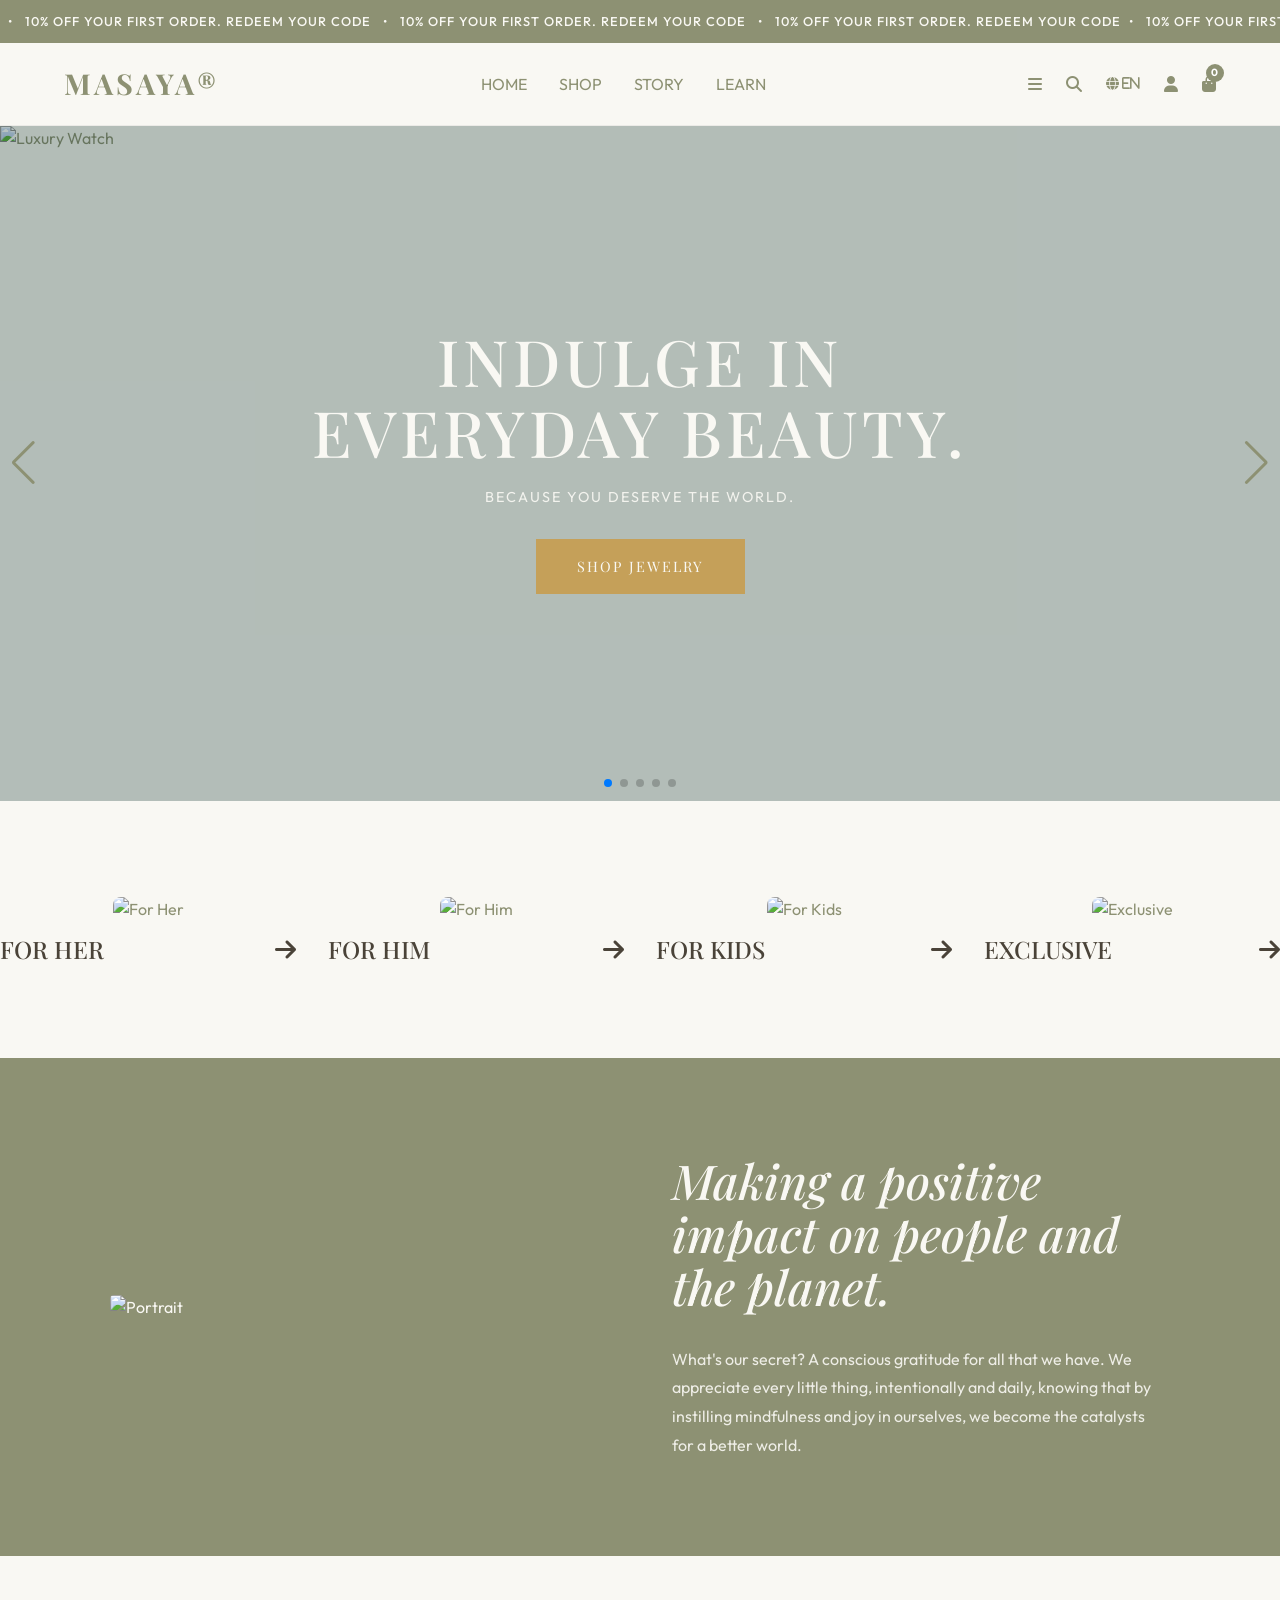
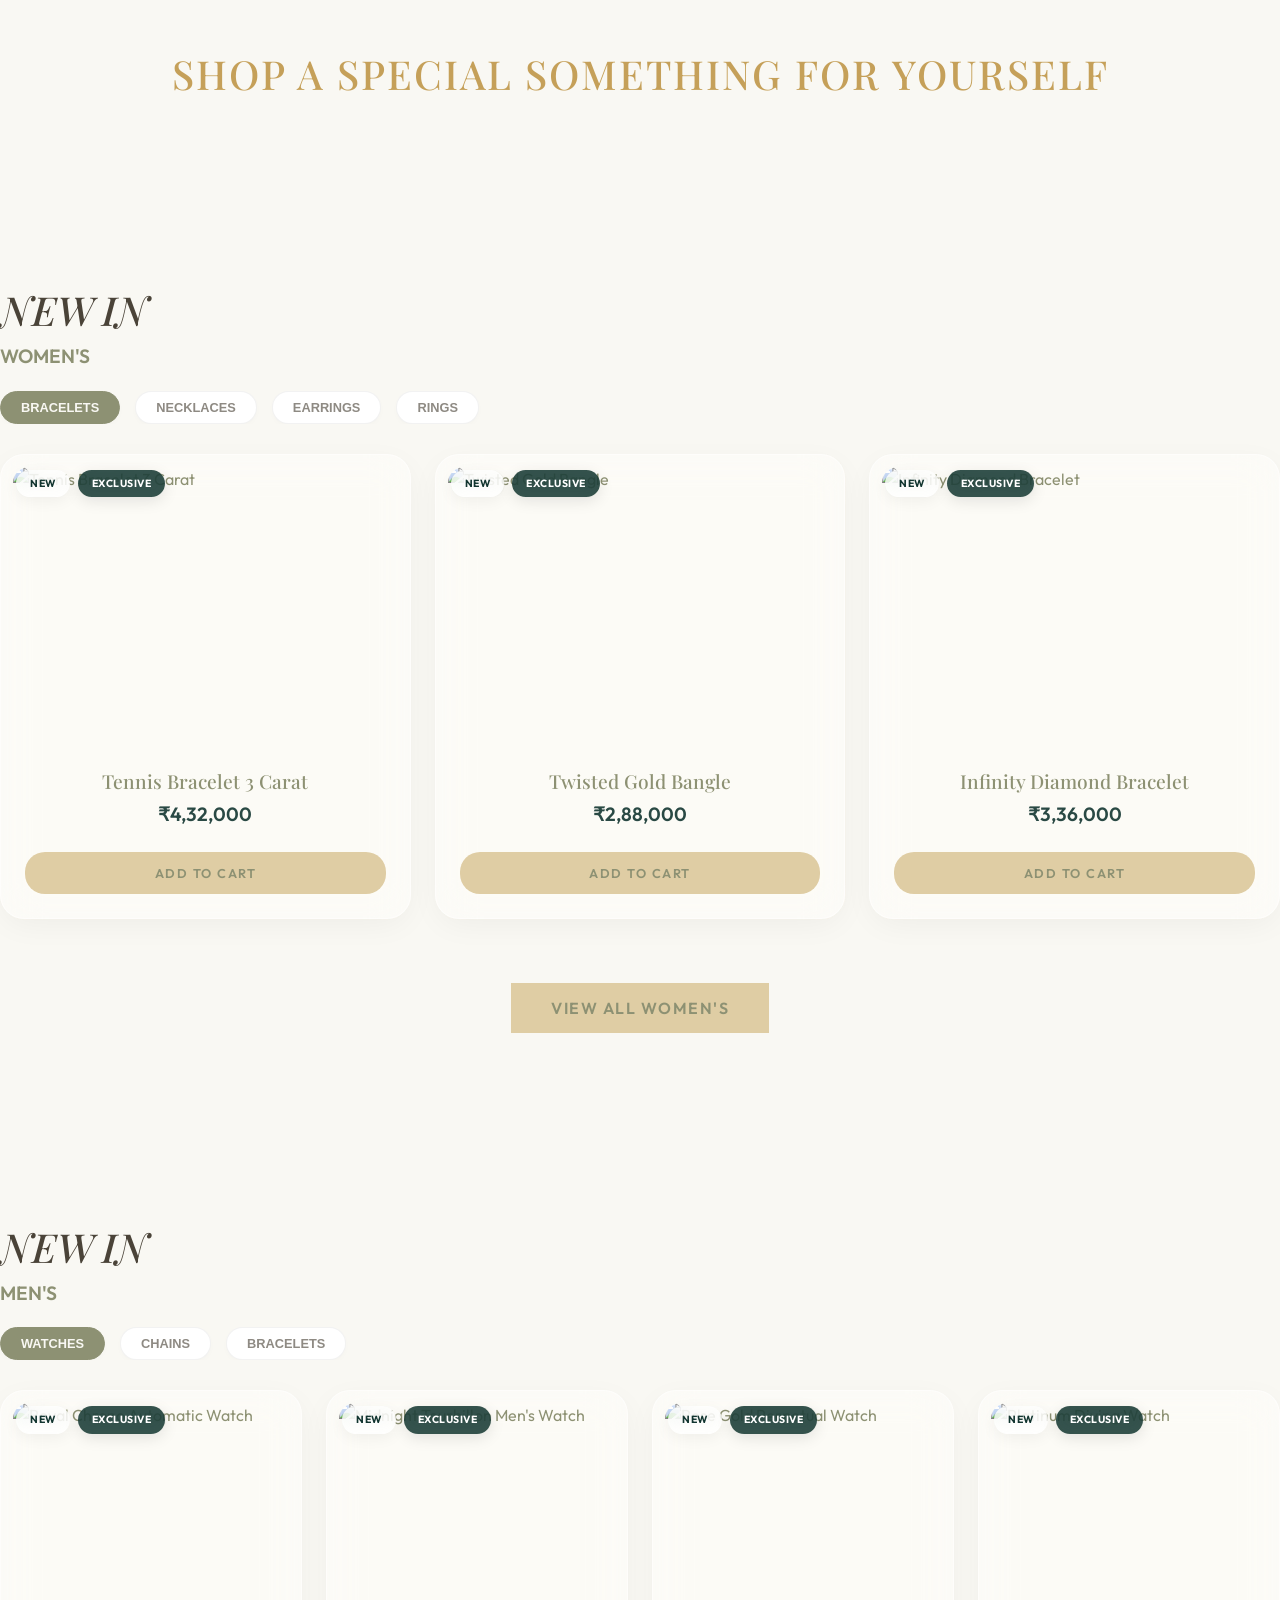
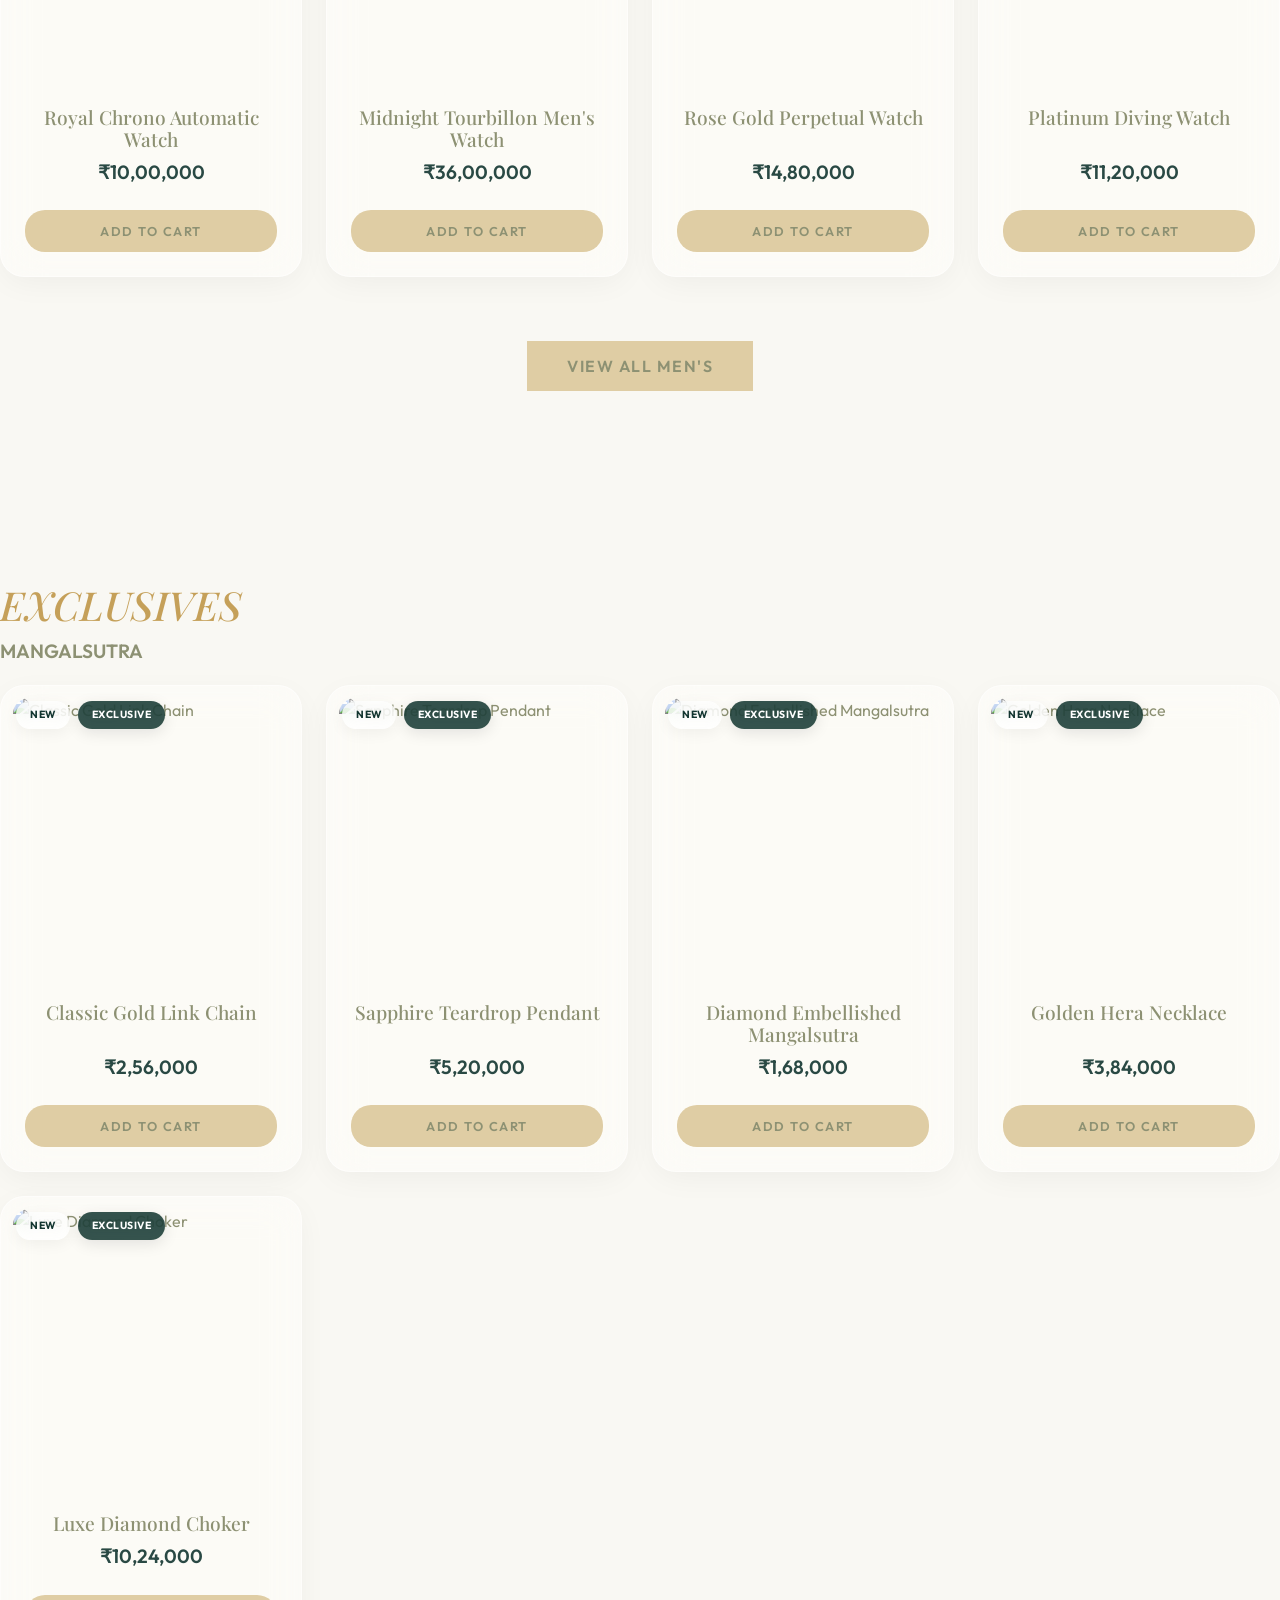
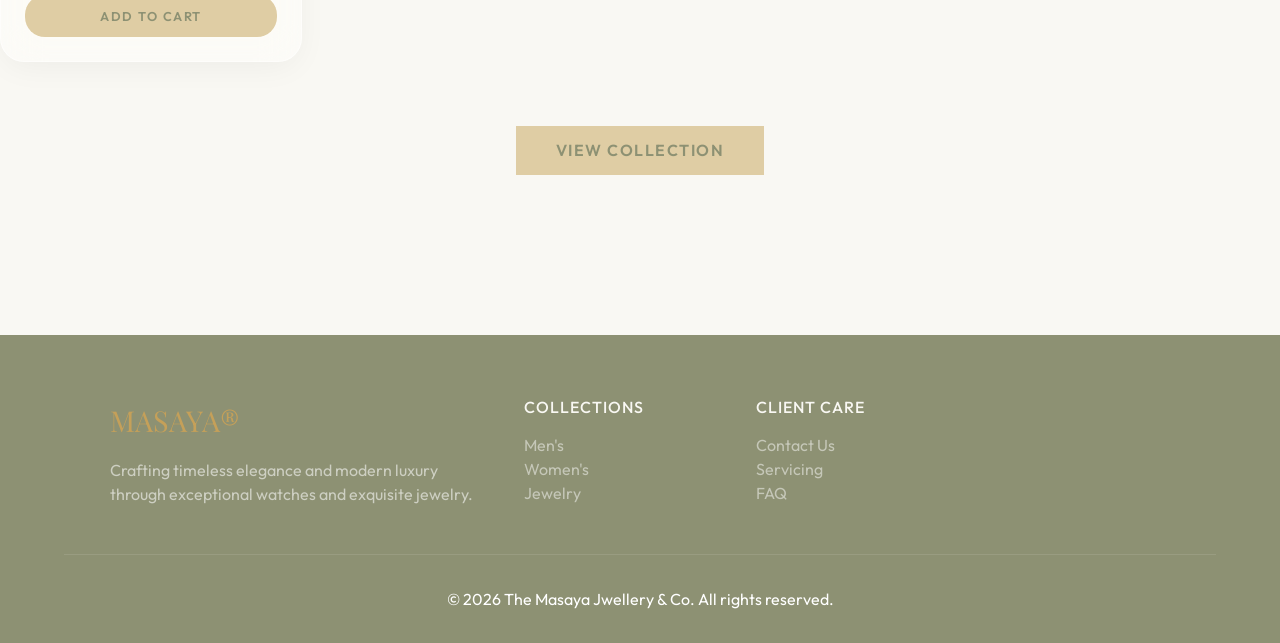
==== commit 5c5966e4: "feat: add HOME button to navbar across all templates" ====
--- a/index.html
+++ b/index.html
@@ -27,6 +27,7 @@
     <nav class="navbar" style="background-color: var(--color-cream);">
         <a href="index.html" class="nav-brand">MASAYA®</a>
         <div class="nav-links">
+            <a href="index.html">HOME</a>
             <a href="shop.html">SHOP</a>
             <a href="shop.html">STORY</a>
             <a href="shop.html">LEARN</a>
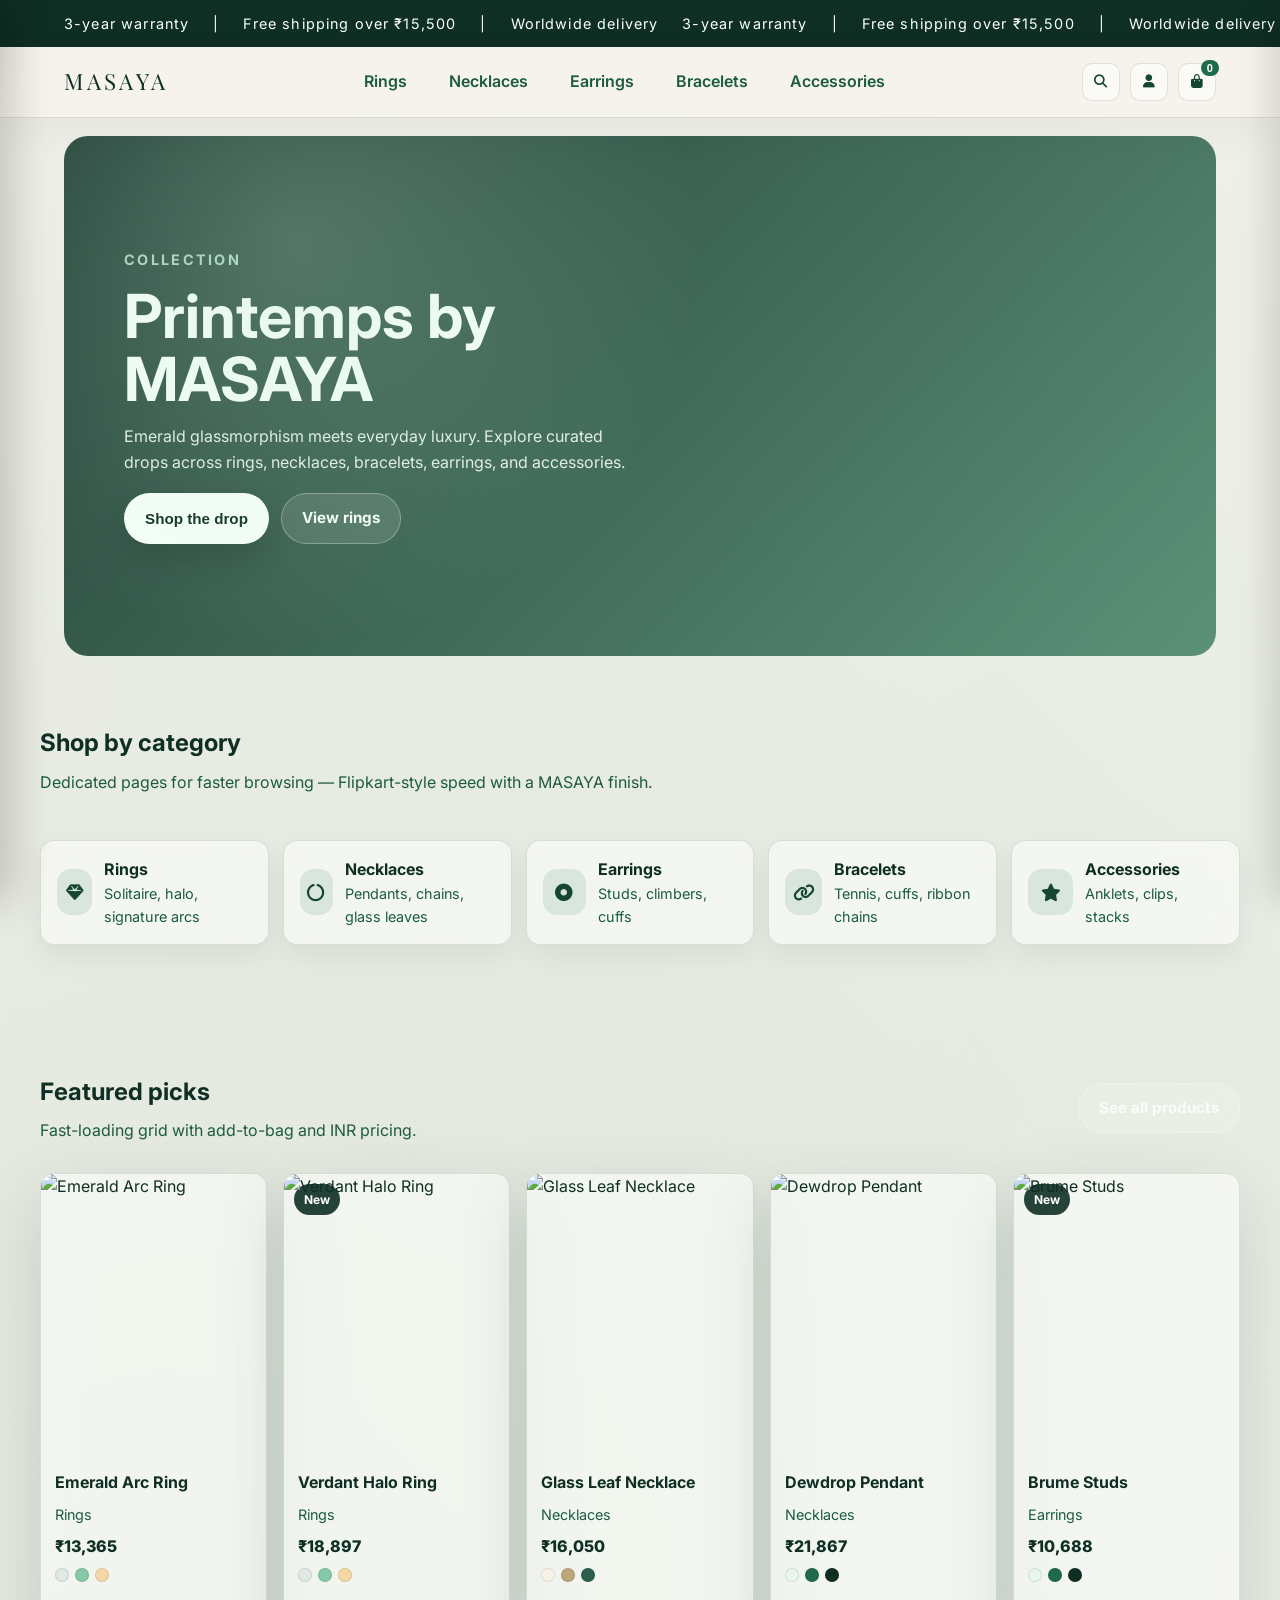
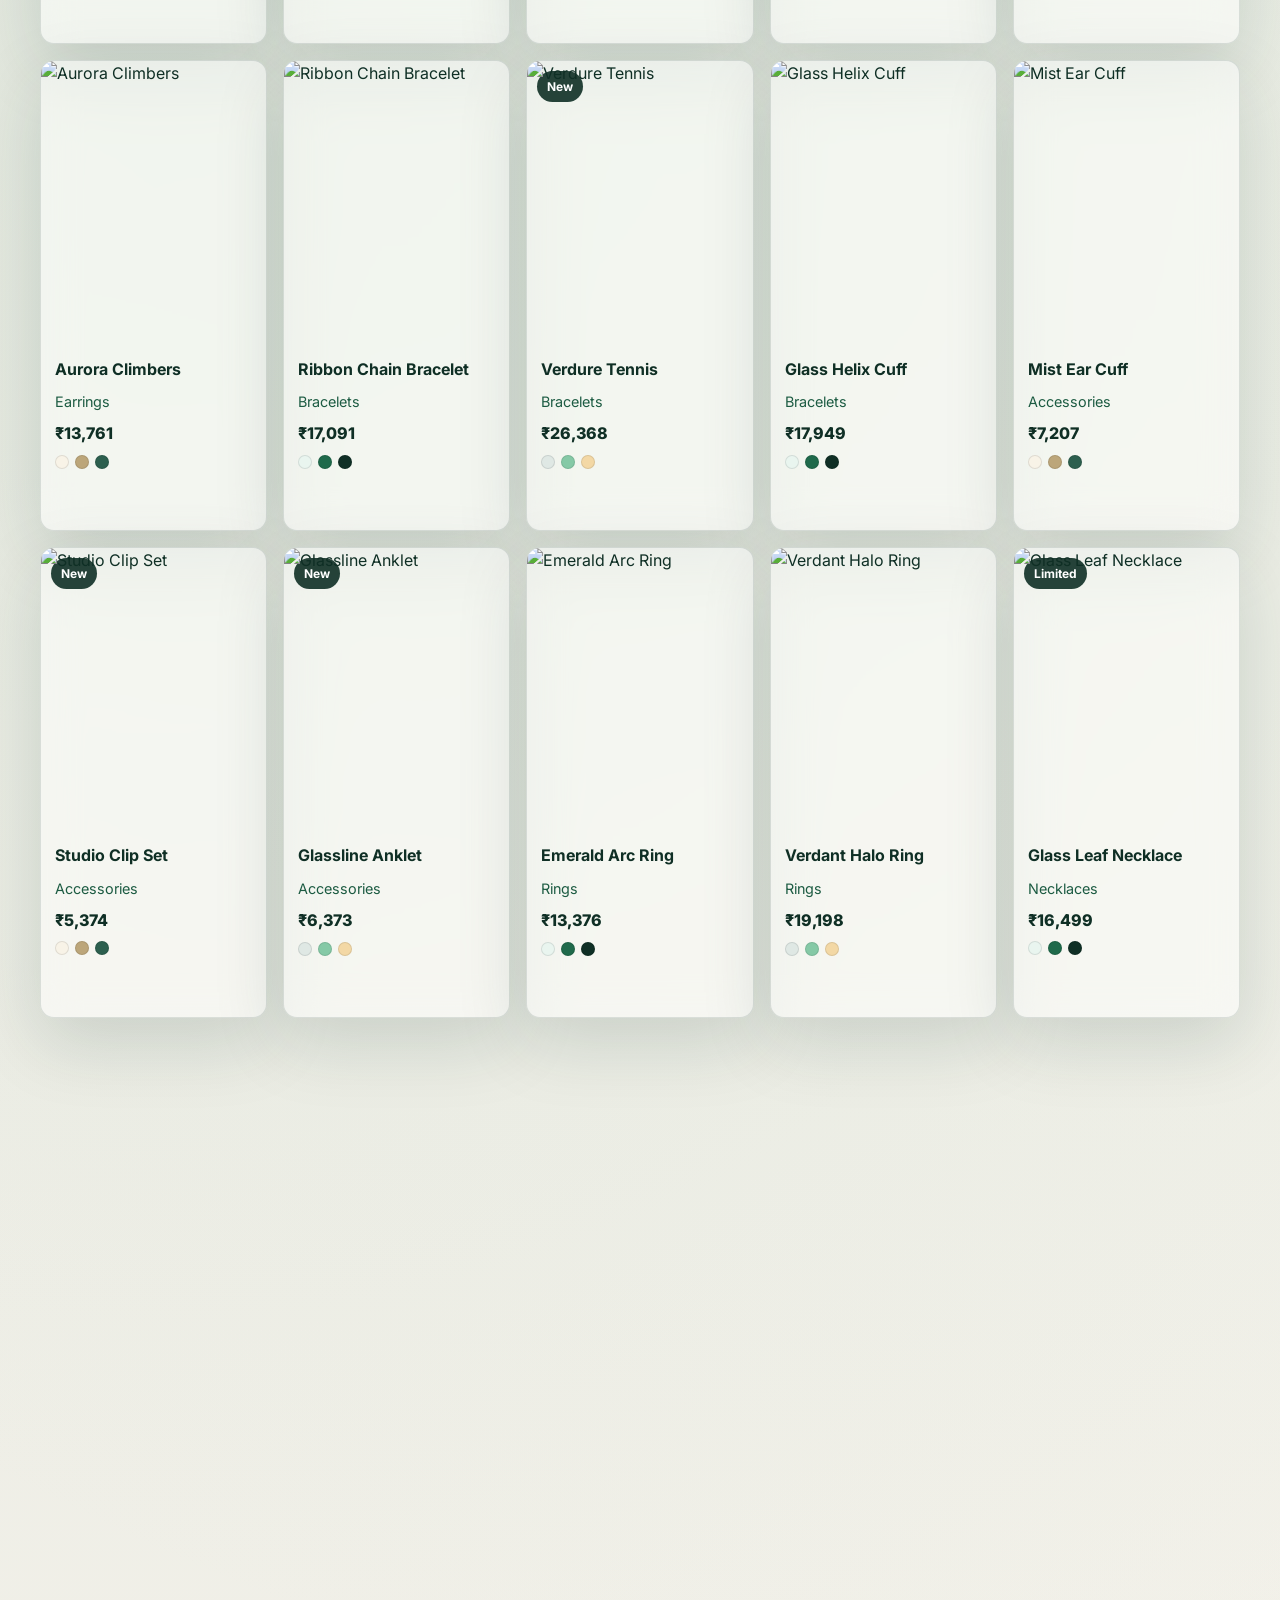
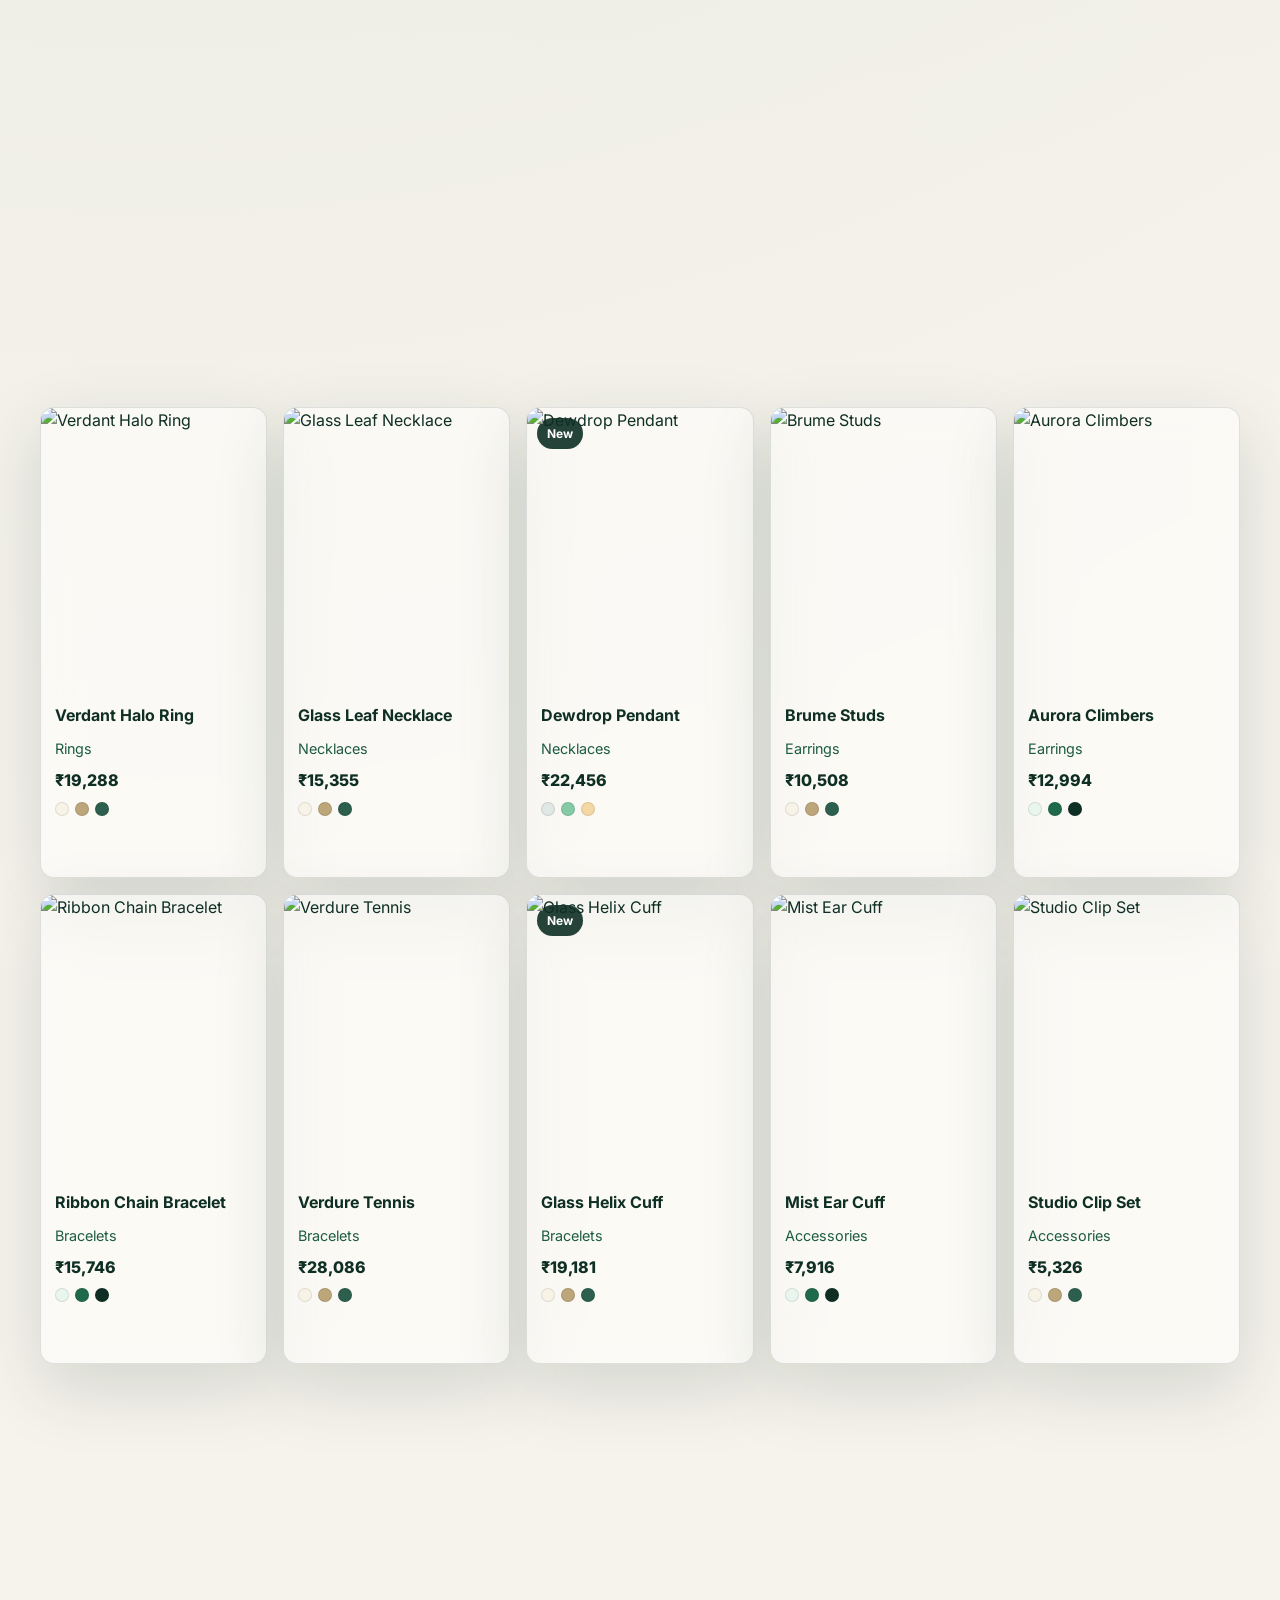
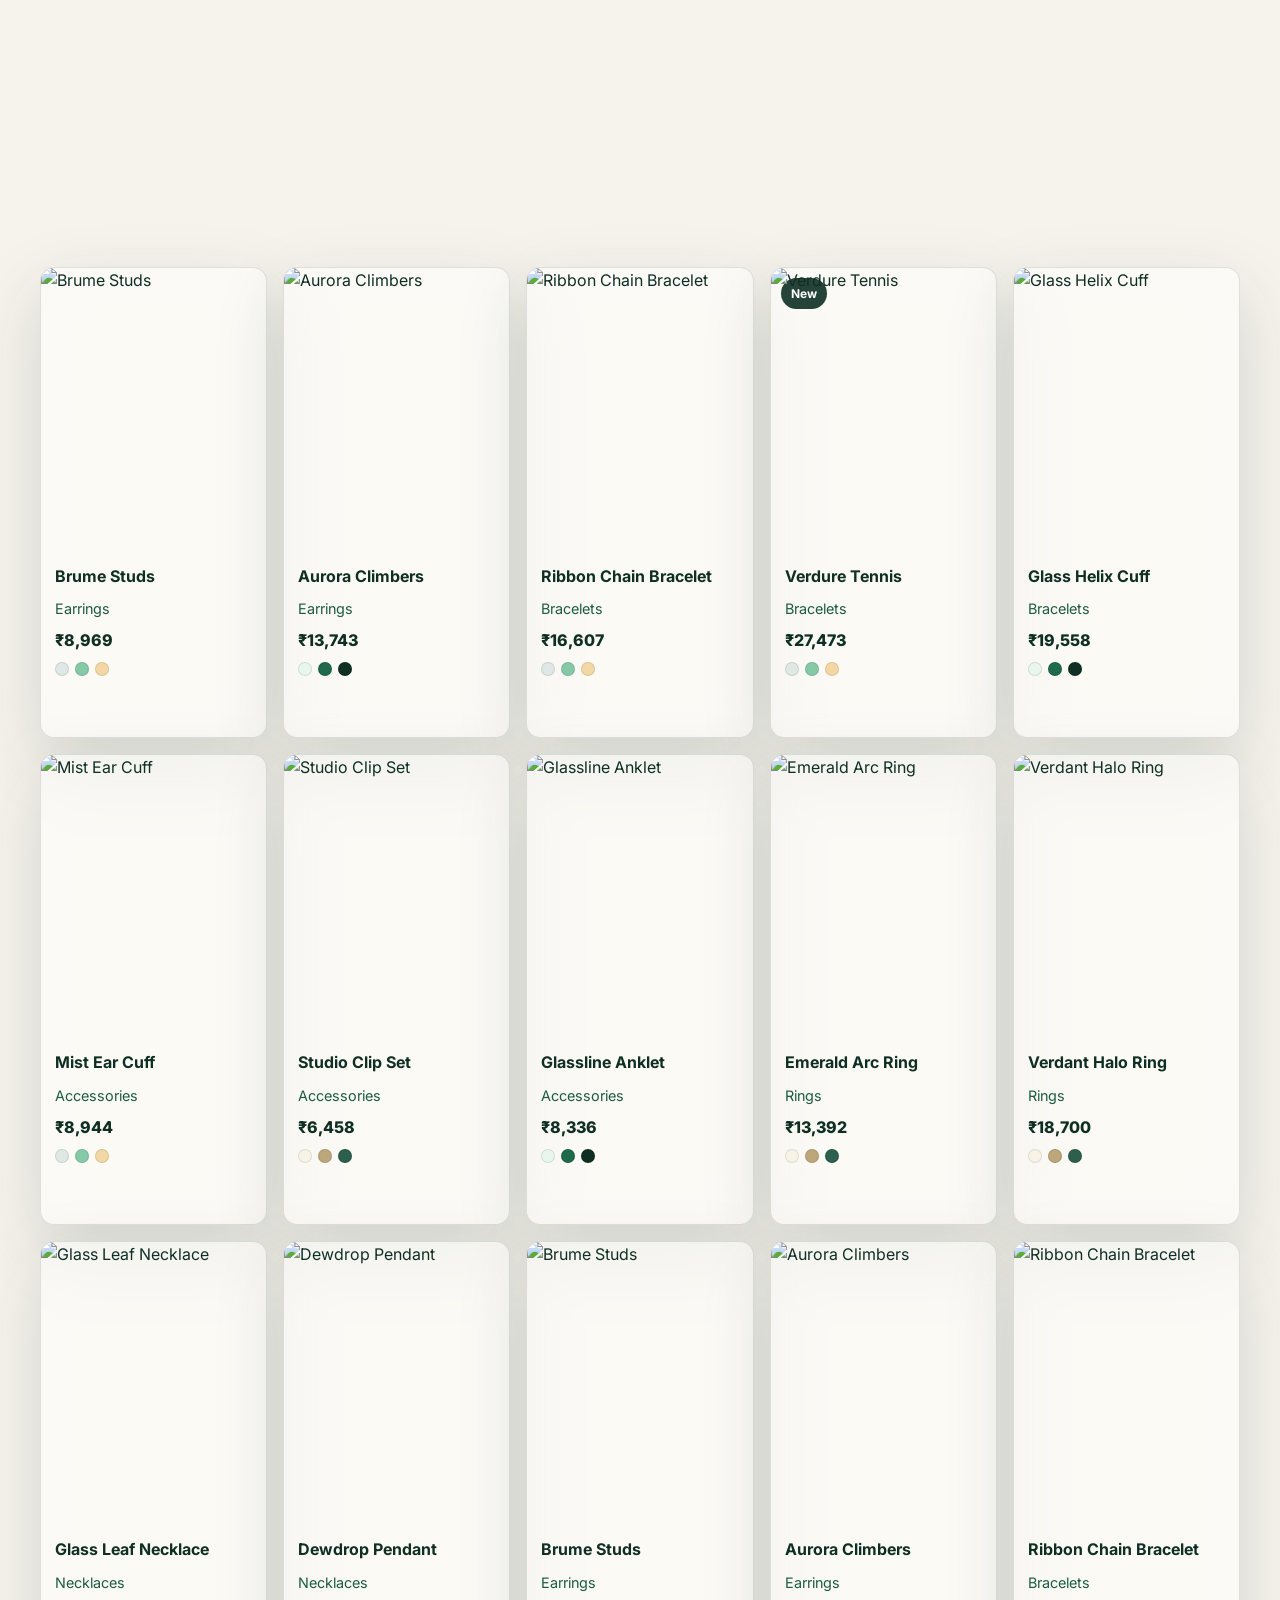
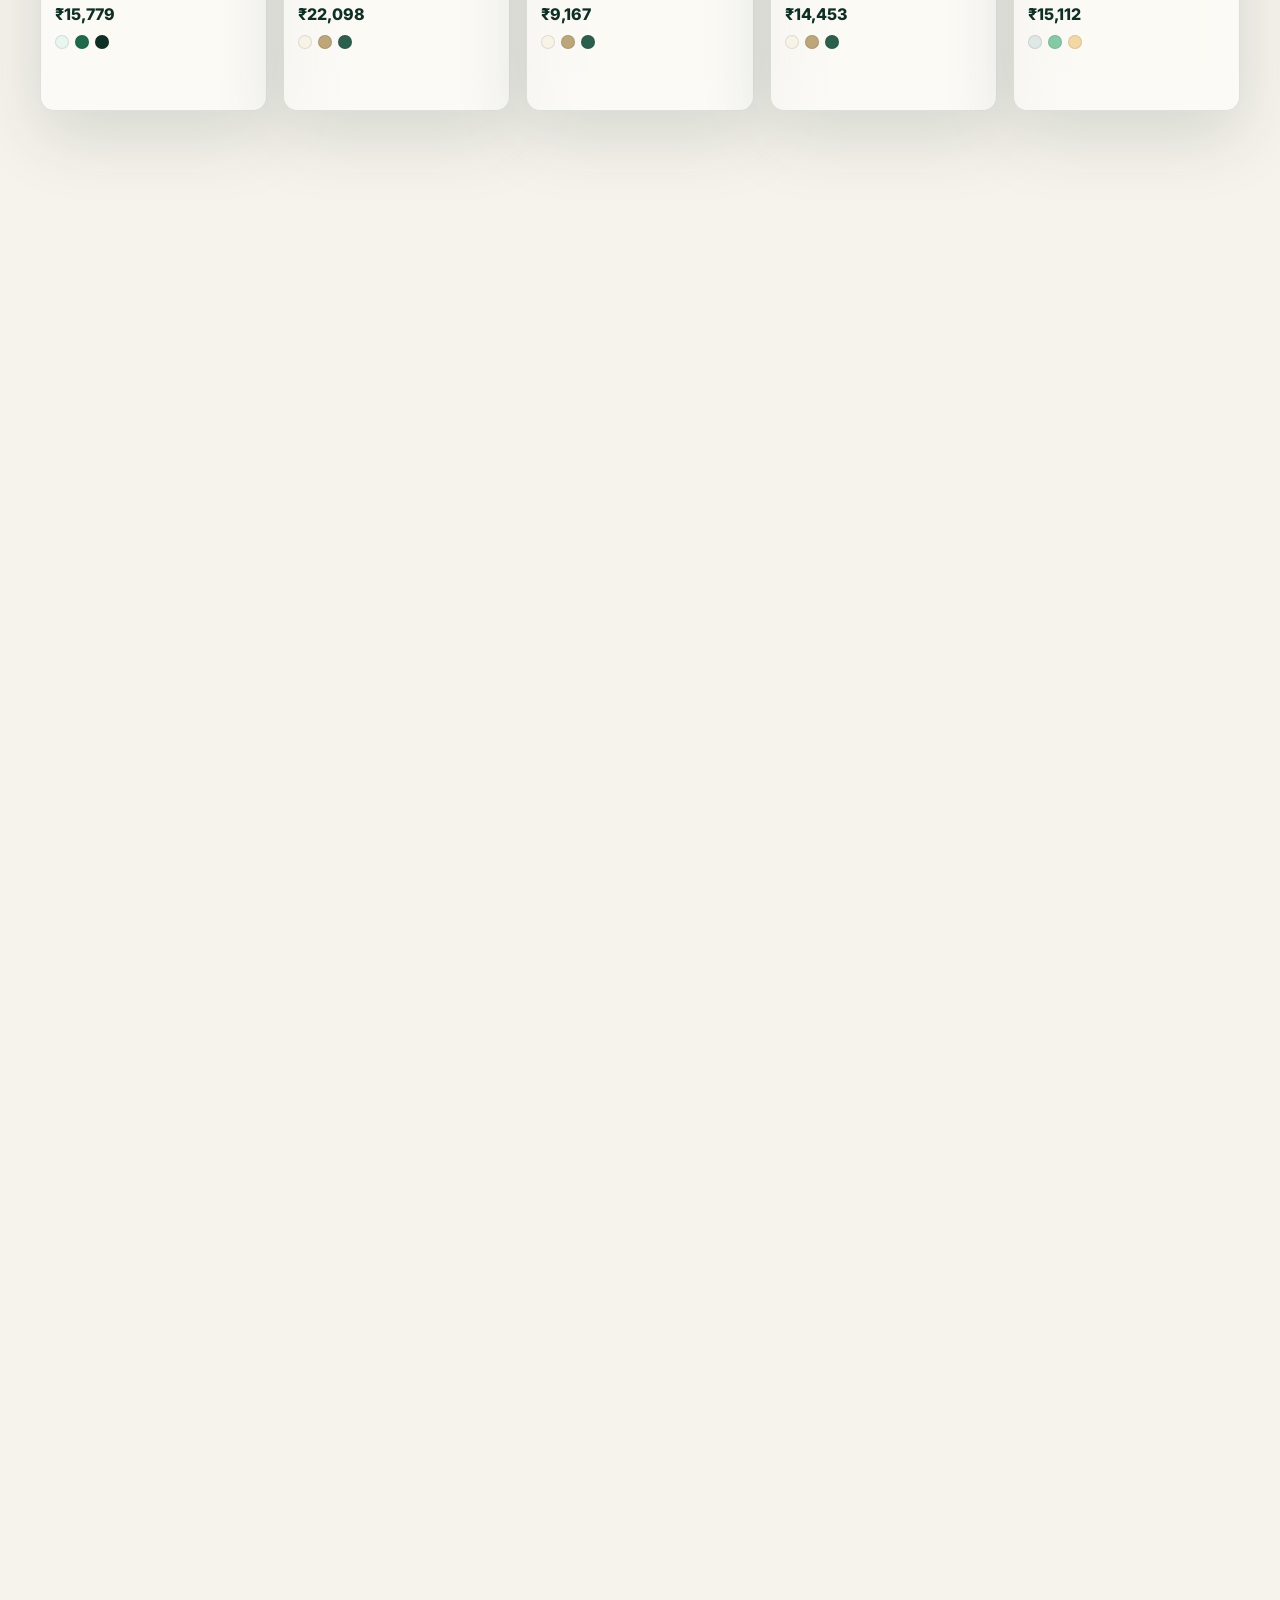
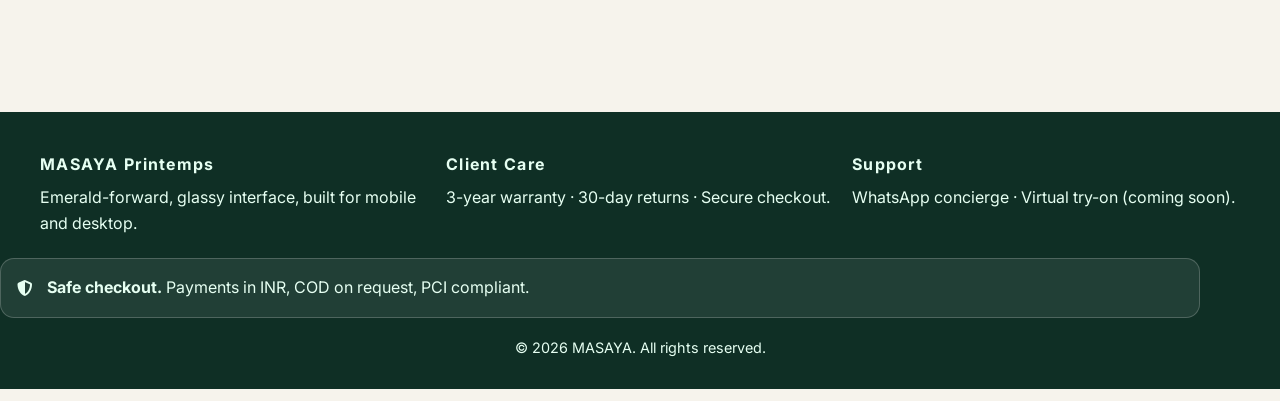
==== commit 57f1ed28: "feat: add emerald storefront with category pages and cart drawer" ====
--- a/index.html
+++ b/index.html
@@ -1,298 +1,143 @@
 <!DOCTYPE html>
 <html lang="en">
 <head>
-    <meta charset="UTF-8">
-    <meta name="viewport" content="width=device-width, initial-scale=1.0">
-    <title>The Masaya Jwellery & Co. | Luxury Defined</title>
-    
-    <!-- CSS -->
-    <link rel="stylesheet" href="css/style.css">
-    <link rel="stylesheet" href="css/animations.css">
-    <!-- Swiper CSS -->
-    <link rel="stylesheet" href="https://cdn.jsdelivr.net/npm/swiper@10/swiper-bundle.min.css" />
-    <!-- Fonts -->
-    <link rel="stylesheet" href="https://cdnjs.cloudflare.com/ajax/libs/font-awesome/6.4.0/css/all.min.css">
+  <meta charset="UTF-8">
+  <meta name="viewport" content="width=device-width, initial-scale=1.0">
+  <title>MASAYA | Emerald Storefront</title>
+  <link rel="preconnect" href="https://fonts.googleapis.com">
+  <link rel="preconnect" href="https://fonts.gstatic.com" crossorigin>
+  <link href="https://fonts.googleapis.com/css2?family=Inter:wght@400;500;600;700&family=Playfair+Display:wght@600;700&display=swap" rel="stylesheet">
+  <link rel="stylesheet" href="https://cdnjs.cloudflare.com/ajax/libs/font-awesome/6.5.2/css/all.min.css">
+  <link rel="stylesheet" href="css/emerald.css">
 </head>
-<body style="background-color: var(--color-cream); color: var(--color-emerald-dark);">
-    
-    <!-- Top Announcement Bar -->
-    <div class="marquee-promo">
-        <div class="marquee-promo-inner">
-            <span>&nbsp;&nbsp;&bull;&nbsp;&nbsp; 10% OFF YOUR FIRST ORDER. REDEEM YOUR CODE &nbsp;&nbsp;&bull;&nbsp;&nbsp; 10% OFF YOUR FIRST ORDER. REDEEM YOUR CODE &nbsp;&nbsp;&bull;&nbsp;&nbsp; 10% OFF YOUR FIRST ORDER. REDEEM YOUR CODE</span>
-            <span>&nbsp;&nbsp;&bull;&nbsp;&nbsp; 10% OFF YOUR FIRST ORDER. REDEEM YOUR CODE &nbsp;&nbsp;&bull;&nbsp;&nbsp; 10% OFF YOUR FIRST ORDER. REDEEM YOUR CODE &nbsp;&nbsp;&bull;&nbsp;&nbsp; 10% OFF YOUR FIRST ORDER. REDEEM YOUR CODE</span>
+<body>
+  <div class="topbar">
+    <div class="topbar-inner">
+      <span>3-year warranty</span><span>|</span><span>Free shipping over ₹15,500</span><span>|</span><span>Worldwide delivery</span>
+      <span>3-year warranty</span><span>|</span><span>Free shipping over ₹15,500</span><span>|</span><span>Worldwide delivery</span>
+    </div>
+  </div>
+  <header>
+    <div class="nav">
+      <div class="brand">MASAYA</div>
+      <div class="nav-links">
+        <a href="rings.html">Rings</a>
+        <a href="necklaces.html">Necklaces</a>
+        <a href="earrings.html">Earrings</a>
+        <a href="bracelets.html">Bracelets</a>
+        <a href="accessories.html">Accessories</a>
+      </div>
+      <button class="mobile-nav-btn" id="mobile-open" aria-label="Open menu"><i class="fas fa-bars"></i></button>
+      <div class="actions">
+        <button class="icon-btn" aria-label="Search"><i class="fas fa-search"></i></button>
+        <button class="icon-btn" aria-label="Account"><i class="fas fa-user"></i></button>
+        <div style="position: relative;">
+          <button class="icon-btn" id="cart-btn" aria-label="Cart"><i class="fas fa-bag-shopping"></i><span class="cart-dot" id="cart-count">0</span></button>
         </div>
+      </div>
     </div>
+  </header>
 
-    <!-- Main Navbar -->
-    <nav class="navbar" style="background-color: var(--color-cream);">
-        <a href="index.html" class="nav-brand">MASAYA®</a>
-        <div class="nav-links">
-            <a href="index.html">HOME</a>
-            <a href="shop.html">SHOP</a>
-            <a href="shop.html">STORY</a>
-            <a href="shop.html">LEARN</a>
-        </div>
-        <div class="nav-icons">
-            <i class="fas fa-bars mobile-menu-btn"></i>
-            <i class="fas fa-search desktop-only-icon" id="search-trigger" style="cursor: pointer;"></i>
-            <i class="fas fa-globe desktop-only-icon" style="font-size: 0.8rem;"> EN</i>
-            <i class="fas fa-user desktop-only-icon" onclick="location.href='login.html'" style="cursor: pointer;"></i>
-            <a href="cart.html" style="color: inherit; position: relative;">
-                <i class="fas fa-shopping-bag"></i>
-                <span class="cart-count">0</span>
-            </a>
-        </div>
-    </nav>
+  <aside class="mobile-drawer" id="mobile-drawer">
+    <header>
+      <div class="close-row">
+        <span class="brand" style="font-size:1.1rem;">MASAYA</span>
+        <button class="icon-btn" id="mobile-close" aria-label="Close menu"><i class="fas fa-times"></i></button>
+      </div>
+    </header>
+    <a href="index.html">Home</a>
+    <a href="rings.html">Rings</a>
+    <a href="necklaces.html">Necklaces</a>
+    <a href="earrings.html">Earrings</a>
+    <a href="bracelets.html">Bracelets</a>
+    <a href="accessories.html">Accessories</a>
+    <a href="product.html">Any product</a>
+  </aside>
+  <div class="drawer-overlay" id="mobile-overlay"></div>
 
-    <main>
-        <!-- Hero Slider Section -->
-        <section class="hero-slider" style="width: 100%; position: relative;">
-            <div class="swiper mySwiper" style="width: 100%; height: 75vh;">
-                <div class="swiper-wrapper">
-                    <!-- Slide 1 -->
-                    <div class="swiper-slide" style="position: relative;">
-                        <!-- Open Source Watch Image -->
-                        <img src="https://images.pexels.com/photos/190819/pexels-photo-190819.jpeg?auto=compress&cs=tinysrgb&w=2000" style="width: 100%; height: 100%; object-fit: cover;" alt="Luxury Watch">
-                        <div style="position: absolute; inset: 0; background: rgba(18, 53, 48, 0.3);"></div>
-                        <div style="position: absolute; top: 50%; left: 50%; text-align: center; transform: translate(-50%, -50%); width: 80%;">
-                            <h2 style="font-size: 4rem; line-height: 1.1; margin-bottom: 20px; font-family: var(--font-serif); color: var(--color-cream); text-transform: uppercase; letter-spacing: 4px;">Indulge In<br>Everyday Beauty.</h2>
-                            <p style="font-size: 0.9rem; margin-bottom: 30px; letter-spacing: 2px; text-transform: uppercase; color: var(--color-cream); opacity: 0.9;">Because you deserve the world.</p>
-                            <a href="shop.html" class="btn-primary">Shop Jewelry</a>
-                        </div>
-                    </div>
-                    <!-- Slide 2 -->
-                    <div class="swiper-slide" style="position: relative;">
-                        <!-- Diamond Necklace / Combo -->
-                        <img src="https://images.pexels.com/photos/1458867/pexels-photo-1458867.jpeg?auto=compress&cs=tinysrgb&w=2000" style="width: 100%; height: 100%; object-fit: cover;" alt="Combo Set">
-                        <div style="position: absolute; inset: 0; background: rgba(248, 245, 240, 0.3);"></div>
-                        <div style="position: absolute; top: 50%; left: 10%; transform: translateY(-50%); max-width: 500px;">
-                            <h2 style="font-size: 4.5rem; line-height: 1.1; margin-bottom: 20px; font-family: var(--font-serif); color: var(--color-emerald-dark);">Curated<br>Combo Sets</h2>
-                            <p style="font-size: 1.2rem; margin-bottom: 30px; letter-spacing: 2px; text-transform: uppercase; color: var(--color-emerald-light);">Specially Curated Just For You</p>
-                            <a href="shop.html" class="btn-primary" style="background-color: var(--color-emerald-dark); color: var(--color-gold); padding: 12px 35px; border-radius: 30px; border: none;">Shop Now <i class="fas fa-arrow-right" style="margin-left: 10px;"></i></a>
-                        </div>
-                    </div>
-                    <!-- Slide 3 -->
-                    <div class="swiper-slide" style="position: relative;">
-                        <!-- Mangalsutra / Heritage -->
-                        <img src="https://images.pexels.com/photos/265906/pexels-photo-265906.jpeg?auto=compress&cs=tinysrgb&w=2000" style="width: 100%; height: 100%; object-fit: cover; object-position: center bottom;" alt="Heritage Collection">
-                        <div style="position: absolute; inset: 0; background: linear-gradient(to top, rgba(18, 53, 48, 0.7), transparent);"></div>
-                        <div style="position: absolute; bottom: 15%; left: 50%; text-align: center; transform: translateX(-50%); width: 100%;">
-                            <h2 style="font-size: 4.5rem; line-height: 1.1; margin-bottom: 20px; font-family: var(--font-serif); color: var(--color-gold);">Heritage Remastered</h2>
-                            <p style="font-size: 1.2rem; margin-bottom: 30px; letter-spacing: 2px; text-transform: uppercase; color: var(--color-cream);">The Modern Mangalsutra Details</p>
-                            <a href="shop.html" class="btn-primary" style="background-color: var(--color-gold); color: var(--color-emerald-dark); padding: 12px 35px; border-radius: 30px; border: none;">Discover <i class="fas fa-arrow-right" style="margin-left: 10px;"></i></a>
-                        </div>
-                    </div>
-                    <!-- Slide 4 -->
-                    <div class="swiper-slide" style="position: relative;">
-                        <!-- Diamond Rings / Engagement -->
-                        <img src="https://images.pexels.com/photos/1232931/pexels-photo-1232931.jpeg?auto=compress&cs=tinysrgb&w=2000" style="width: 100%; height: 100%; object-fit: cover;" alt="Diamond Rings">
-                        <div style="position: absolute; inset: 0; background: rgba(248, 245, 240, 0.1);"></div>
-                        <div style="position: absolute; top: 50%; left: 10%; transform: translateY(-50%); max-width: 500px;">
-                            <h2 style="font-size: 4.5rem; line-height: 1.1; margin-bottom: 20px; font-family: var(--font-serif); color: var(--color-emerald-dark);">Forever<br>Starts Here</h2>
-                            <p style="font-size: 1.2rem; margin-bottom: 30px; letter-spacing: 2px; text-transform: uppercase; color: var(--color-emerald-dark);">Exclusive Solitaires & Bands</p>
-                            <a href="shop.html" class="btn-primary" style="background-color: transparent; border: 1px solid var(--color-emerald-dark); color: var(--color-emerald-dark); padding: 12px 35px; border-radius: 30px;">View Rings <i class="fas fa-arrow-right" style="margin-left: 10px;"></i></a>
-                        </div>
-                    </div>
-                    <!-- Slide 5 -->
-                    <div class="swiper-slide" style="position: relative;">
-                        <!-- Classy Bracelets -->
-                        <img src="https://images.pexels.com/photos/1191531/pexels-photo-1191531.jpeg?auto=compress&cs=tinysrgb&w=2000" style="width: 100%; height: 100%; object-fit: cover;" alt="Gold Bracelets">
-                        <div style="position: absolute; inset: 0; background: rgba(18, 53, 48, 0.4);"></div>
-                        <div style="position: absolute; top: 50%; right: 10%; text-align: right; transform: translateY(-50%); max-width: 500px;">
-                            <h2 style="font-size: 4.5rem; line-height: 1.1; margin-bottom: 20px; font-family: var(--font-serif); color: var(--color-cream);">Subtle<br>Radiance</h2>
-                            <p style="font-size: 1.2rem; margin-bottom: 30px; letter-spacing: 2px; text-transform: uppercase; color: var(--color-gold);">18k Solid Gold Chains</p>
-                            <a href="shop.html" class="btn-primary" style="background-color: var(--color-cream); color: var(--color-emerald-dark); border: none; padding: 12px 35px; border-radius: 30px;">Shop Chains <i class="fas fa-arrow-right" style="margin-left: 10px;"></i></a>
-                        </div>
-                    </div>
-                </div>
-                <!-- Pagination & Navigation -->
-                <div class="swiper-pagination"></div>
-                <div class="swiper-button-next" style="color: var(--color-emerald-dark);"></div>
-                <div class="swiper-button-prev" style="color: var(--color-emerald-dark);"></div>
-            </div>
-        </section>
+  <section class="hero">
+    <div class="hero-content">
+      <p class="eyebrow">Collection</p>
+      <h1>Printemps by MASAYA</h1>
+      <p>Emerald glassmorphism meets everyday luxury. Explore curated drops across rings, necklaces, bracelets, earrings, and accessories.</p>
+      <div class="hero-actions">
+        <button class="btn primary" id="shop-now">Shop the drop</button>
+        <a class="btn ghost" href="rings.html" id="view-rings">View rings</a>
+      </div>
+    </div>
+  </section>
 
-        <!-- Category Grid Section -->
-        <section class="section-padding container">
-            <div class="category-grid">
-                <div class="category-block" onclick="window.location.href='shop.html'">
-                    <img src="https://images.pexels.com/photos/177332/pexels-photo-177332.jpeg?auto=compress&cs=tinysrgb&w=800" alt="For Her">
-                    <h3>FOR HER <i class="fas fa-arrow-right"></i></h3>
-                </div>
-                <div class="category-block" onclick="window.location.href='shop.html'">
-                    <img src="https://images.pexels.com/photos/280250/pexels-photo-280250.jpeg?auto=compress&cs=tinysrgb&w=800" alt="For Him">
-                    <h3>FOR HIM <i class="fas fa-arrow-right"></i></h3>
-                </div>
-                <div class="category-block" onclick="window.location.href='shop.html'">
-                    <img src="https://images.pexels.com/photos/3661266/pexels-photo-3661266.jpeg?auto=compress&cs=tinysrgb&w=800" alt="For Kids">
-                    <h3>FOR KIDS <i class="fas fa-arrow-right"></i></h3>
-                </div>
-                <div class="category-block" onclick="window.location.href='shop.html'">
-                    <img src="https://images.pexels.com/photos/2735970/pexels-photo-2735970.jpeg?auto=compress&cs=tinysrgb&w=800" alt="Exclusive">
-                    <h3>EXCLUSIVE <i class="fas fa-arrow-right"></i></h3>
-                </div>
-            </div>
-        </section>
+  <div class="container section-pad">
+    <div class="bar">
+      <div>
+        <h2 style="margin-bottom:8px;">Shop by category</h2>
+        <p style="color:var(--emerald-700);">Dedicated pages for faster browsing — Flipkart-style speed with a MASAYA finish.</p>
+      </div>
+    </div>
+    <div class="category-cards">
+      <a class="cat-card" href="rings.html"><div class="cat-icon"><i class="fas fa-gem"></i></div><div><strong>Rings</strong><div class="sub">Solitaire, halo, signature arcs</div></div></a>
+      <a class="cat-card" href="necklaces.html"><div class="cat-icon"><i class="fas fa-circle-notch"></i></div><div><strong>Necklaces</strong><div class="sub">Pendants, chains, glass leaves</div></div></a>
+      <a class="cat-card" href="earrings.html"><div class="cat-icon"><i class="fas fa-circle-dot"></i></div><div><strong>Earrings</strong><div class="sub">Studs, climbers, cuffs</div></div></a>
+      <a class="cat-card" href="bracelets.html"><div class="cat-icon"><i class="fas fa-link"></i></div><div><strong>Bracelets</strong><div class="sub">Tennis, cuffs, ribbon chains</div></div></a>
+      <a class="cat-card" href="accessories.html"><div class="cat-icon"><i class="fas fa-star"></i></div><div><strong>Accessories</strong><div class="sub">Anklets, clips, stacks</div></div></a>
+    </div>
+  </div>
 
-        <!-- Impact Section (Reference Image) -->
-        <section class="impact-section">
-            <div class="container impact-grid">
-                <div class="impact-image">
-                    <img src="https://images.pexels.com/photos/1166473/pexels-photo-1166473.jpeg?auto=compress&cs=tinysrgb&w=800" alt="Portrait">
-                </div>
-                <div class="impact-content">
-                    <h2>Making a positive impact on people and the planet.</h2>
-                    <p>What's our secret? A conscious gratitude for all that we have. We appreciate every little thing, intentionally and daily, knowing that by instilling mindfulness and joy in ourselves, we become the catalysts for a better world.</p>
-                </div>
-            </div>
-        </section>
+  <div class="container section-pad" id="catalog">
+    <div class="bar">
+      <div>
+        <h2 style="margin-bottom:6px;">Featured picks</h2>
+        <p style="color:var(--emerald-700);">Fast-loading grid with add-to-bag and INR pricing.</p>
+      </div>
+      <a class="btn ghost" href="rings.html">See all products</a>
+    </div>
+    <div class="grid" id="product-grid"></div>
+  </div>
 
-        <!-- Product Section Heading -->
-        <section class="section-padding container" style="text-align: center;">
-            <h2 style="font-family: var(--font-serif); font-size: 2.5rem; color: var(--color-secondary); text-transform: uppercase; letter-spacing: 2px;">Shop a special something for yourself</h2>
-        </section>
+  <footer>
+    <div class="container footer-grid">
+      <div>
+        <h4>MASAYA Printemps</h4>
+        <p>Emerald-forward, glassy interface, built for mobile and desktop.</p>
+      </div>
+      <div>
+        <h4>Client Care</h4>
+        <p>3-year warranty · 30-day returns · Secure checkout.</p>
+      </div>
+      <div>
+        <h4>Support</h4>
+        <p>WhatsApp concierge · Virtual try-on (coming soon).</p>
+      </div>
+    </div>
+    <div class="container banner" style="margin-top:22px;">
+      <i class="fas fa-shield-alt"></i>
+      <div><strong>Safe checkout.</strong> Payments in INR, COD on request, PCI compliant.</div>
+    </div>
+    <div style="text-align: center; margin-top: 18px; font-size: 0.9rem;">© 2026 MASAYA. All rights reserved.</div>
+  </footer>
 
-        <style>
-            @keyframes marquee {
-                0% { transform: translateX(0); }
-                100% { transform: translateX(-50%); }
-            }
-        </style>
+  <div class="toast" id="toast">Added to cart</div>
+  <div class="drawer-overlay" id="drawer-overlay"></div>
+  <div class="drawer" id="cart-drawer">
+    <div class="drawer-header">
+      <strong>Your bag</strong>
+      <button class="icon-btn" id="drawer-close" aria-label="Close"><i class="fas fa-times"></i></button>
+    </div>
+    <div class="drawer-body">
+      <p style="color:var(--emerald-700);">Cart preview coming soon.</p>
+    </div>
+  </div>
 
-        <!-- New In Section: Women's -->
-        <section class="section-padding container">
-            <h2 style="font-size: 2.5rem; font-family: var(--font-serif); font-style: italic; margin-bottom: 10px;">NEW IN</h2>
-            <p style="font-weight: 600; font-size: 1.2rem; margin-bottom: 20px;">WOMEN'S</p>
-            
-            <div style="display: flex; gap: 15px; margin-bottom: 30px; overflow-x: auto;">
-                <button class="category-tab active">BRACELETS</button>
-                <button class="category-tab">NECKLACES</button>
-                <button class="category-tab">EARRINGS</button>
-                <button class="category-tab">RINGS</button>
-            </div>
-
-            <div class="grid-4" id="featured-grid">
-                <!-- Products injected via JS -->
-            </div>
-            <div style="text-align: center; margin-top: 4rem;">
-                <a href="shop.html" class="btn-outline">View All Women's</a>
-            </div>
-        </section>
-
-        <!-- New In Section: Men's -->
-        <section class="section-padding container">
-            <h2 style="font-size: 2.5rem; font-family: var(--font-serif); font-style: italic; margin-bottom: 10px;">NEW IN</h2>
-            <p style="font-weight: 600; font-size: 1.2rem; margin-bottom: 20px;">MEN'S</p>
-            
-            <div style="display: flex; gap: 15px; margin-bottom: 30px; overflow-x: auto;">
-                <button class="category-tab active">WATCHES</button>
-                <button class="category-tab">CHAINS</button>
-                <button class="category-tab">BRACELETS</button>
-            </div>
-
-            <div class="grid-4" id="men-grid">
-                <!-- Products injected via JS -->
-            </div>
-            <div style="text-align: center; margin-top: 4rem;">
-                <a href="shop.html" class="btn-outline">View All Men's</a>
-            </div>
-        </section>
-
-        <!-- Exclusive Section -->
-        <section class="section-padding container">
-            <h2 style="font-size: 2.5rem; font-family: var(--font-serif); font-style: italic; margin-bottom: 10px; color: var(--color-gold);">EXCLUSIVES</h2>
-            <p style="font-weight: 600; font-size: 1.2rem; margin-bottom: 20px;">MANGALSUTRA</p>
-            
-            <div class="grid-4" id="mangal-grid">
-                <!-- Products injected via JS -->
-            </div>
-            <div style="text-align: center; margin-top: 4rem;">
-                <a href="shop.html" class="btn-outline">View Collection</a>
-            </div>
-        </section>
-    </main>
-
-    <footer style="background-color: var(--color-emerald-dark); padding: 4rem 5% 2rem; color: var(--color-white); margin-top: 4rem;">
-        <div class="container footer-content" style="display: grid; grid-template-columns: 2fr 1fr 1fr 1fr; gap: 3rem; margin-bottom: 3rem;">
-            <div class="footer-col" style="grid-column: span 1;">
-                <div class="footer-brand" style="font-family: var(--font-serif); font-size: 1.8rem; margin-bottom: 1rem;">MASAYA®</div>
-                <p class="footer-desc" style="color: rgba(255,255,255,0.7);">Crafting timeless elegance and modern luxury through exceptional watches and exquisite jewelry.</p>
-            </div>
-            <div class="footer-col">
-                <h4 style="font-family: var(--font-sans); color: var(--color-cream); margin-bottom: 1rem;">Collections</h4>
-                <ul style="list-style: none;">
-                    <li><a href="shop.html" style="color: rgba(255,255,255,0.7);">Men's</a></li>
-                    <li><a href="shop.html" style="color: rgba(255,255,255,0.7);">Women's</a></li>
-                    <li><a href="shop.html" style="color: rgba(255,255,255,0.7);">Jewelry</a></li>
-                </ul>
-            </div>
-            <div class="footer-col">
-                <h4 style="font-family: var(--font-sans); color: var(--color-cream); margin-bottom: 1rem;">Client Care</h4>
-                <ul style="list-style: none;">
-                    <li><a href="#" style="color: rgba(255,255,255,0.7);">Contact Us</a></li>
-                    <li><a href="#" style="color: rgba(255,255,255,0.7);">Servicing</a></li>
-                    <li><a href="#" style="color: rgba(255,255,255,0.7);">FAQ</a></li>
-                </ul>
-            </div>
-        </div>
-        <div class="container footer-bottom" style="text-align: center; border-top: 1px solid rgba(255,255,255,0.1); padding-top: 2rem;">
-            &copy; 2026 The Masaya Jwellery & Co. All rights reserved.
-        </div>
-    </footer>
-
-    <!-- Scripts -->
-    <script src="https://cdn.jsdelivr.net/npm/swiper@10/swiper-bundle.min.js"></script>
-    <script>
-        // Init Swiper Main slider
-        var swiper = new Swiper(".mySwiper", {
-            loop: true,
-            autoplay: {
-                delay: 5000,
-                disableOnInteraction: false,
-            },
-            pagination: {
-                el: ".swiper-pagination",
-                clickable: true,
-            },
-            navigation: {
-                nextEl: ".swiper-button-next",
-                prevEl: ".swiper-button-prev",
-            },
-        });
-    </script>
-    <!-- Mobile Nav Overlay -->
-    <div class="mobile-nav-overlay">
-        <div class="mobile-nav-content">
-            <i class="fas fa-times mobile-nav-close"></i>
-            <a href="shop.html">MEN</a>
-            <a href="shop.html">WOMEN</a>
-            <a href="shop.html">MANGALSUTRA</a>
-            <a href="shop.html">BAGS</a>
-            <a href="shop.html">CURATED SETS</a>
-            <a href="shop.html">GIFTING</a>
-        </div>
-    </div>
-
-    <!-- Search Overlay -->
-    <div class="search-overlay" id="search-overlay">
-        <div class="search-content">
-            <i class="fas fa-times search-close" id="search-close"></i>
-            <h2 style="color: var(--color-cream); margin-bottom: 2rem; font-size: 1.5rem;">SEARCH COLLECTIONS</h2>
-            <div class="search-input-wrapper">
-                <input type="text" id="search-input" placeholder="What are you looking for?" autocomplete="off">
-                <i class="fas fa-search"></i>
-            </div>
-            <div id="search-results" class="search-results"></div>
-        </div>
-    </div>
-
-    <script src="js/data.js"></script>
-    <script src="js/auth.js"></script>
-    <script src="js/cart.js"></script>
-    <script src="https://cdnjs.cloudflare.com/ajax/libs/gsap/3.12.2/gsap.min.js"></script>
-    <script src="https://cdnjs.cloudflare.com/ajax/libs/gsap/3.12.2/ScrollTrigger.min.js"></script>
-    <script src="https://cdn.jsdelivr.net/npm/swiper@10/swiper-bundle.min.js"></script>
-    <script src="js/animations.js"></script>
-    <script src="js/main.js"></script>
+  <script src="js/catalog.js"></script>
+  <script src="js/store.js"></script>
+  <script>
+    // Limit featured to first 12 items
+    const originalCatalog = [...catalog];
+    const featured = originalCatalog.slice(0,12);
+    window.catalog = featured;
+    Store.init('all');
+    // restore full catalog for other pages
+    window.catalog = originalCatalog;
+  </script>
 </body>
 </html>
--- a/css/emerald.css
+++ b/css/emerald.css
@@ -0,0 +1,243 @@
+:root{
+  --emerald-900:#0f2f25;
+  --emerald-800:#154533;
+  --emerald-700:#1c5b42;
+  --emerald-600:#1f6a4b;
+  --emerald-500:#2b7f5b;
+  --emerald-200:#b9e2cc;
+  --sand:#f6f3ec;
+  --card:rgba(255,255,255,0.55);
+  --stroke:rgba(15,47,37,0.12);
+  --shadow:0 24px 70px rgba(15,47,37,0.15);
+  --blur:blur(18px) saturate(140%);
+  --radius-lg:24px;
+  --radius-md:14px;
+  --radius-sm:10px;
+  font-size:16px;
+}
+*{box-sizing:border-box;margin:0;padding:0;}
+body{
+  font-family:'Inter',system-ui,-apple-system,sans-serif;
+  background:
+    radial-gradient(circle at 12% 20%,rgba(31,106,75,0.08),transparent 35%),
+    radial-gradient(circle at 88% 12%,rgba(185,226,204,0.12),transparent 32%),
+    var(--sand);
+  color:var(--emerald-900);
+  line-height:1.6;
+  min-height:100vh;
+}
+a{color:inherit;text-decoration:none;}
+.container{width:min(1200px,94vw);margin:0 auto;}
+.topbar{
+  overflow:hidden;
+  padding:0;
+  background:var(--emerald-900);color:#f9fffc;
+}
+.topbar-inner{
+  display:flex;align-items:center;gap:24px;
+  padding:12px 5vw;
+  width:max-content;
+  animation: marquee 22s linear infinite;
+  letter-spacing:0.08em;font-size:0.9rem;white-space:nowrap;
+}
+@keyframes marquee{
+  0%{transform:translateX(0);}
+  100%{transform:translateX(-50%);}
+}
+header{
+  position:sticky;top:0;z-index:30;
+  backdrop-filter:var(--blur);background:rgba(246,243,236,0.9);
+  border-bottom:1px solid var(--stroke);
+  box-shadow:0 10px 40px rgba(0,0,0,0.04);
+}
+.nav.nav-scrolled{
+  background:rgba(246,243,236,0.95);
+  box-shadow:0 14px 32px rgba(0,0,0,0.08);
+  border-radius:16px;
+  margin:6px 5vw;
+}
+.nav{
+  display:flex;align-items:center;justify-content:space-between;
+  padding:14px 5vw;gap:20px;
+}
+.mobile-nav-btn{
+  display:none;
+  width:42px;height:42px;
+  border-radius:12px;
+  border:1px solid var(--stroke);
+  background:var(--card);
+  color:var(--emerald-800);
+}
+.mobile-drawer{
+  position:fixed;top:0;left:0;width:82vw;max-width:340px;height:100vh;
+  background:#fff;box-shadow:12px 0 40px rgba(0,0,0,0.18);
+  transform:translateX(-100%);transition:transform .25s ease;
+  z-index:60;display:flex;flex-direction:column;
+}
+.mobile-drawer.show{transform:translateX(0);}
+.mobile-drawer header{padding:18px 16px;border-bottom:1px solid var(--stroke);}
+.mobile-drawer a{padding:14px 18px;border-bottom:1px solid var(--stroke);font-weight:700;color:var(--emerald-900);}
+.mobile-drawer a:hover{background:rgba(31,106,75,0.08);}
+.mobile-drawer .close-row{display:flex;justify-content:space-between;align-items:center;}
+.brand{
+  font-family:'Playfair Display',serif;
+  letter-spacing:0.14em;font-size:1.4rem;color:var(--emerald-900);
+}
+.nav-links{display:flex;gap:18px;font-weight:600;color:var(--emerald-700);}
+.nav-links a{padding:8px 12px;border-radius:var(--radius-sm);transition:all .2s ease;}
+.nav-links a:hover{background:rgba(31,106,75,0.08);color:var(--emerald-900);}
+.actions{display:flex;gap:10px;align-items:center;}
+.icon-btn{
+  width:38px;height:38px;border-radius:var(--radius-sm);
+  border:1px solid var(--stroke);background:var(--card);backdrop-filter:var(--blur);
+  display:grid;place-items:center;color:var(--emerald-800);cursor:pointer;
+  transition:transform .15s ease,box-shadow .2s ease,border-color .2s;
+}
+.icon-btn:hover{transform:translateY(-1px);box-shadow:0 10px 24px rgba(15,47,37,0.16);border-color:rgba(31,106,75,0.4);}
+.cart-dot{
+  position:absolute;top:-4px;right:-4px;background:var(--emerald-600);
+  color:#fff;font-size:11px;border-radius:999px;padding:2px 6px;font-weight:700;
+}
+.hero{
+  position:relative;overflow:hidden;margin:18px 5vw 0;border-radius:var(--radius-lg);
+  background:linear-gradient(135deg,rgba(15,47,37,0.9),rgba(31,106,75,0.7)),url('https://images.pexels.com/photos/3760857/pexels-photo-3760857.jpeg?auto=compress&cs=tinysrgb&w=2000') center/cover no-repeat;
+  color:#f5fff7;min-height:520px;display:grid;align-items:center;
+}
+.hero::after{
+  content:'';position:absolute;inset:0;
+  background:radial-gradient(circle at 20% 20%,rgba(185,226,204,0.25),transparent 40%);
+}
+.hero-content{position:relative;padding:70px 60px;max-width:640px;}
+.eyebrow{letter-spacing:0.16em;text-transform:uppercase;font-weight:700;font-size:0.9rem;color:var(--emerald-200);}
+h1{font-size:clamp(2.6rem,6vw,3.8rem);line-height:1.05;margin:14px 0 12px;}
+.hero p{opacity:0.9;max-width:520px;}
+.hero-actions{display:flex;gap:12px;margin-top:18px;}
+.btn{
+  border:1px solid transparent;border-radius:999px;padding:12px 20px;
+  font-weight:700;cursor:pointer;transition:all .2s ease;font-size:0.95rem;
+}
+.btn.primary{background:#f5fff7;color:var(--emerald-900);box-shadow:0 14px 34px rgba(0,0,0,0.16);}
+.btn.primary:hover{transform:translateY(-1px);}
+.btn.ghost{background:rgba(255,255,255,0.12);color:#f5fff7;border-color:rgba(255,255,255,0.3);}
+.section-pad{padding:50px 0;}
+.bar{display:flex;justify-content:space-between;align-items:center;gap:16px;padding:18px 0;}
+.filters{display:flex;gap:10px;flex-wrap:wrap;}
+.pill{
+  border:1px solid var(--stroke);background:rgba(255,255,255,0.65);
+  border-radius:var(--radius-sm);padding:10px 14px;cursor:pointer;font-weight:600;
+  transition:all .15s ease;
+}
+.pill.active{background:var(--emerald-900);color:#f7fff9;border-color:var(--emerald-900);box-shadow:0 10px 24px rgba(15,47,37,0.15);}
+.controls{display:flex;gap:10px;align-items:center;flex-wrap:wrap;}
+select,input[type="range"]{
+  border-radius:var(--radius-sm);border:1px solid var(--stroke);padding:10px 12px;
+  background:rgba(255,255,255,0.85);font-weight:600;color:var(--emerald-900);
+}
+.grid{display:grid;grid-template-columns:repeat(auto-fill,minmax(220px,1fr));gap:16px;padding:12px 0 60px;}
+.card{
+  position:relative;background:var(--card);backdrop-filter:var(--blur);
+  border:1px solid var(--stroke);border-radius:var(--radius-md);overflow:hidden;
+  box-shadow:var(--shadow);transition:transform .18s ease,box-shadow .22s ease;
+  display:flex;flex-direction:column;
+}
+.card::after{
+  content:'';position:absolute;inset:0;pointer-events:none;
+  background:radial-gradient(circle at 20% 20%,rgba(255,255,255,0.18),transparent 45%);
+  opacity:0;transition:opacity .25s ease;
+}
+.card:hover{transform:translateY(-4px);box-shadow:0 28px 70px rgba(15,47,37,0.18);}
+.card:hover::after{opacity:1;}
+.img-stack{
+  position:relative;
+  overflow:hidden;
+  width:100%;
+  aspect-ratio:4/5;
+}
+.img-stack img{
+  width:100%;
+  height:100%;
+  object-fit:cover;
+  position:absolute;
+  inset:0;
+  transition:opacity .35s ease,transform .35s ease;
+}
+.img-primary{opacity:1;}
+.img-secondary{opacity:0;}
+.card:hover .img-primary{opacity:0;transform:scale(1.02);}
+.card:hover .img-secondary{opacity:1;transform:scale(1.0);}
+.badge{
+  position:absolute;top:10px;left:10px;background:rgba(15,47,37,0.9);color:#fff;
+  padding:6px 10px;border-radius:999px;font-size:0.75rem;font-weight:700;
+}
+.card-body{padding:14px 14px 16px;display:flex;flex-direction:column;gap:8px;}
+.title{font-weight:700;font-size:1rem;color:var(--emerald-900);}
+.sub{color:var(--emerald-700);font-size:0.9rem;}
+.price{font-weight:800;color:var(--emerald-900);}
+.swatches{display:flex;gap:6px;}
+.dot{width:14px;height:14px;border-radius:50%;border:1px solid rgba(0,0,0,0.1);}
+.add-btn{
+  margin-top:auto;width:100%;border-radius:var(--radius-sm);border:1px solid var(--emerald-800);
+  background:var(--emerald-800);color:#f5fff7;padding:10px;font-weight:700;
+  cursor:pointer;transition:all .2s ease;
+  opacity:0;transform:translateY(10px);
+}
+.card:hover .add-btn{opacity:1;transform:translateY(0);}
+.add-btn:hover{background:var(--emerald-700);}
+.controls{position:sticky;top:78px;z-index:10;background:rgba(246,243,236,0.9);backdrop-filter:var(--blur);padding:8px 12px;border-radius:var(--radius-sm);}
+.filters{position:sticky;top:144px;z-index:9;background:rgba(246,243,236,0.82);backdrop-filter:var(--blur);padding:8px;border-radius:var(--radius-sm);}
+.reveal{opacity:0;transform:translateY(14px);}
+.reveal.show{opacity:1;transform:none;transition:opacity .4s ease,transform .4s ease;}
+.category-cards{display:grid;grid-template-columns:repeat(auto-fit,minmax(180px,1fr));gap:14px;margin:26px 0 10px;}
+.cat-card{
+  border:1px solid var(--stroke);border-radius:var(--radius-md);padding:16px;
+  background:var(--card);backdrop-filter:var(--blur);
+  display:flex;gap:12px;align-items:center;cursor:pointer;transition:all .18s ease;
+  box-shadow:0 12px 28px rgba(0,0,0,0.06);
+}
+.cat-card:hover{transform:translateY(-3px);box-shadow:0 20px 40px rgba(15,47,37,0.16);}
+.cat-icon{
+  width:46px;height:46px;border-radius:14px;background:rgba(31,106,75,0.12);
+  display:grid;place-items:center;color:var(--emerald-800);font-size:1.1rem;
+}
+footer{
+  background:var(--emerald-900);color:#e6fff2;padding:40px 0 30px;margin-top:30px;
+}
+footer .footer-grid{display:grid;grid-template-columns:repeat(auto-fit,minmax(240px,1fr));gap:18px;}
+footer h4{margin-bottom:8px;letter-spacing:0.08em;}
+.banner{
+  margin:30px 0 0;border:1px solid rgba(255,255,255,0.2);border-radius:var(--radius-md);padding:16px;
+  background:rgba(255,255,255,0.08);color:#e6fff2;display:flex;gap:14px;align-items:center;
+}
+.toast{
+  position:fixed;right:20px;bottom:20px;background:var(--emerald-900);color:#f5fff7;
+  padding:14px 18px;border-radius:var(--radius-md);box-shadow:0 16px 40px rgba(0,0,0,0.3);
+  opacity:0;transform:translateY(10px);transition:opacity .2s ease,transform .2s ease;z-index:40;
+}
+.toast.show{opacity:1;transform:translateY(0);}
+@media(max-width:900px){
+  .nav-links{display:none;}
+   .mobile-nav-btn{display:grid;place-items:center;}
+   .brand{font-size:1.2rem;}
+  .hero{margin:14px 4vw 0;border-radius:20px;}
+  .hero-content{padding:46px 36px;}
+  .bar{flex-direction:column;align-items:flex-start;}
+  .filters{width:100%;overflow-x:auto;padding-bottom:6px;}
+  .grid{grid-template-columns:repeat(auto-fill,minmax(160px,1fr));gap:12px;}
+  .card{border-radius:12px;}
+  .card-body{padding:12px;}
+  .img-stack{aspect-ratio:3/4;}
+  .add-btn{padding:9px;font-size:0.9rem;}
+  h1{font-size:clamp(2.2rem,7vw,3rem);}
+}
+.drawer-overlay{
+  position:fixed;inset:0;background:rgba(0,0,0,0.35);opacity:0;pointer-events:none;transition:opacity .25s ease;z-index:40;
+}
+.drawer-overlay.show{opacity:1;pointer-events:all;}
+.drawer{
+  position:fixed;top:0;right:0;width:min(360px,90vw);height:100vh;
+  background:#fff;border-left:1px solid var(--stroke);box-shadow:-12px 0 30px rgba(0,0,0,0.12);
+  transform:translateX(100%);transition:transform .28s ease;z-index:50;display:flex;flex-direction:column;
+}
+.drawer.show{transform:translateX(0);}
+.drawer-header{padding:18px;border-bottom:1px solid var(--stroke);display:flex;justify-content:space-between;align-items:center;}
+.drawer-body{padding:18px;flex:1;overflow:auto;}
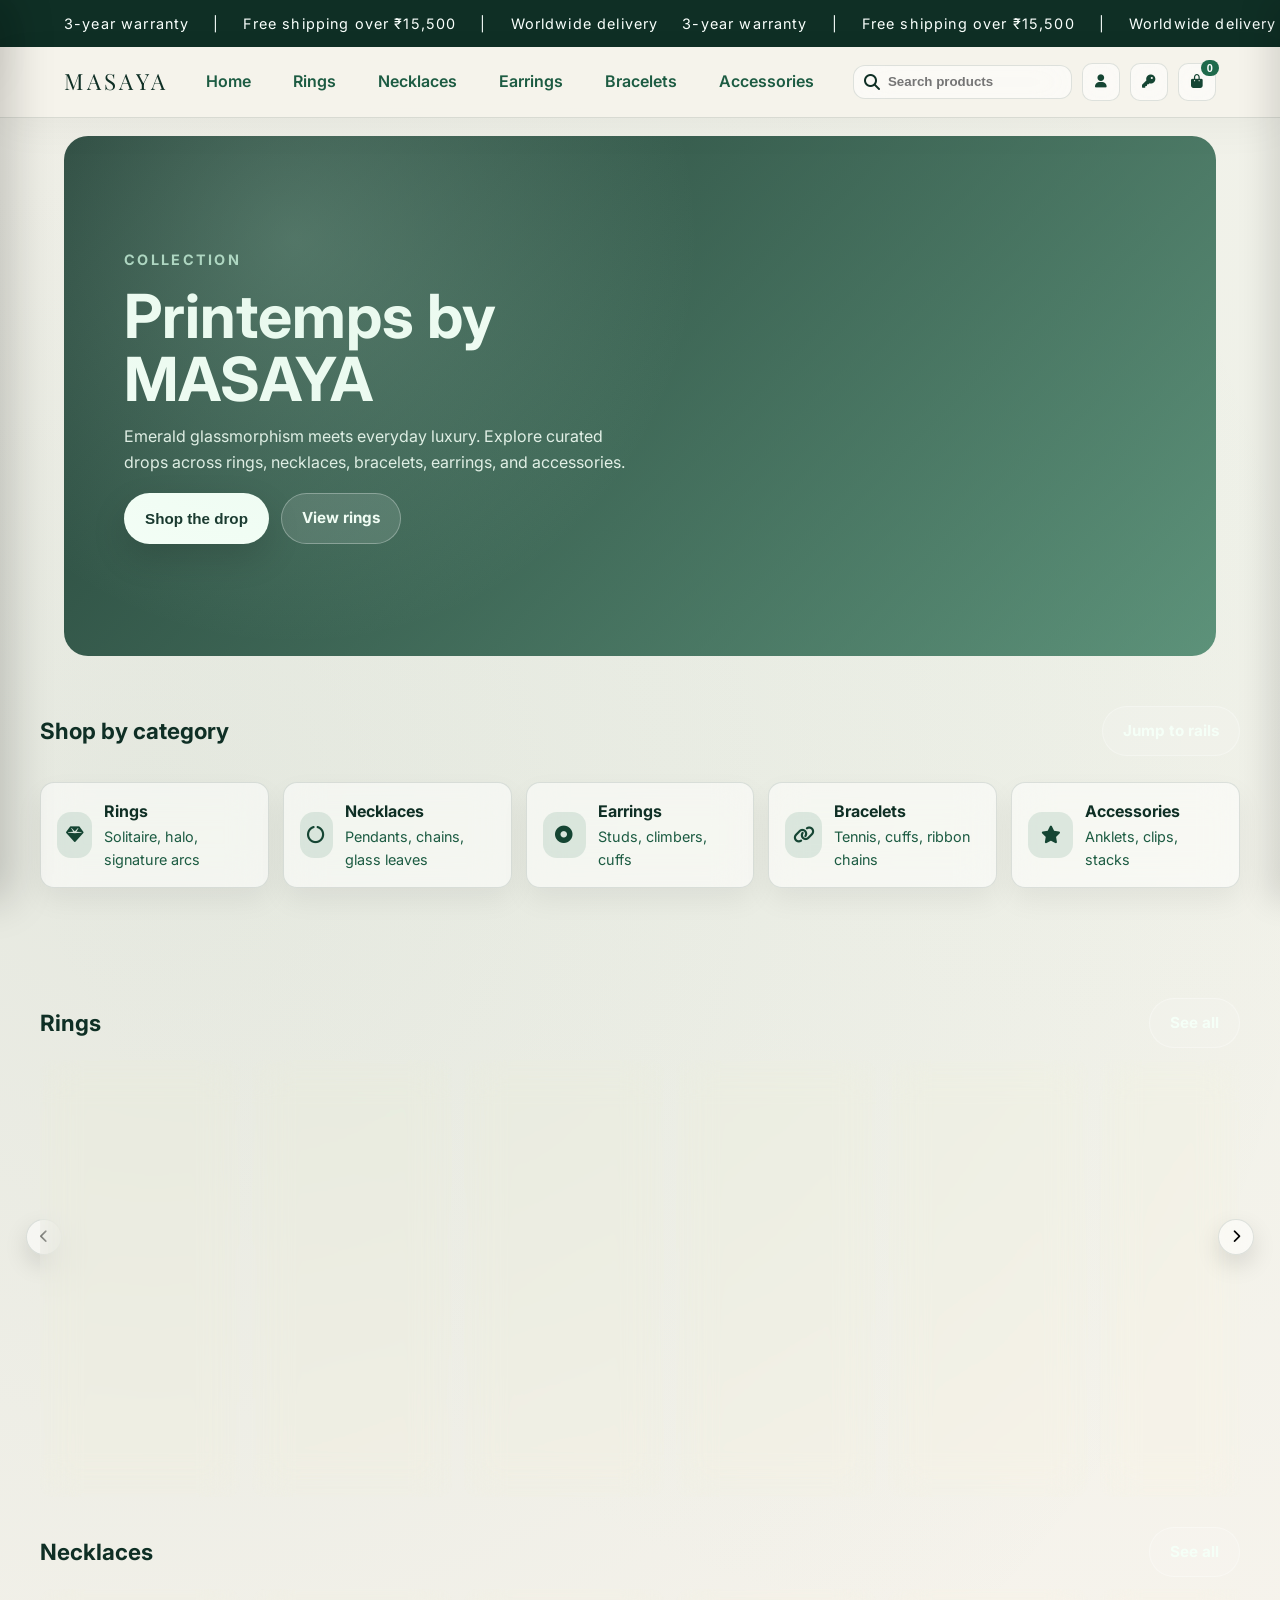
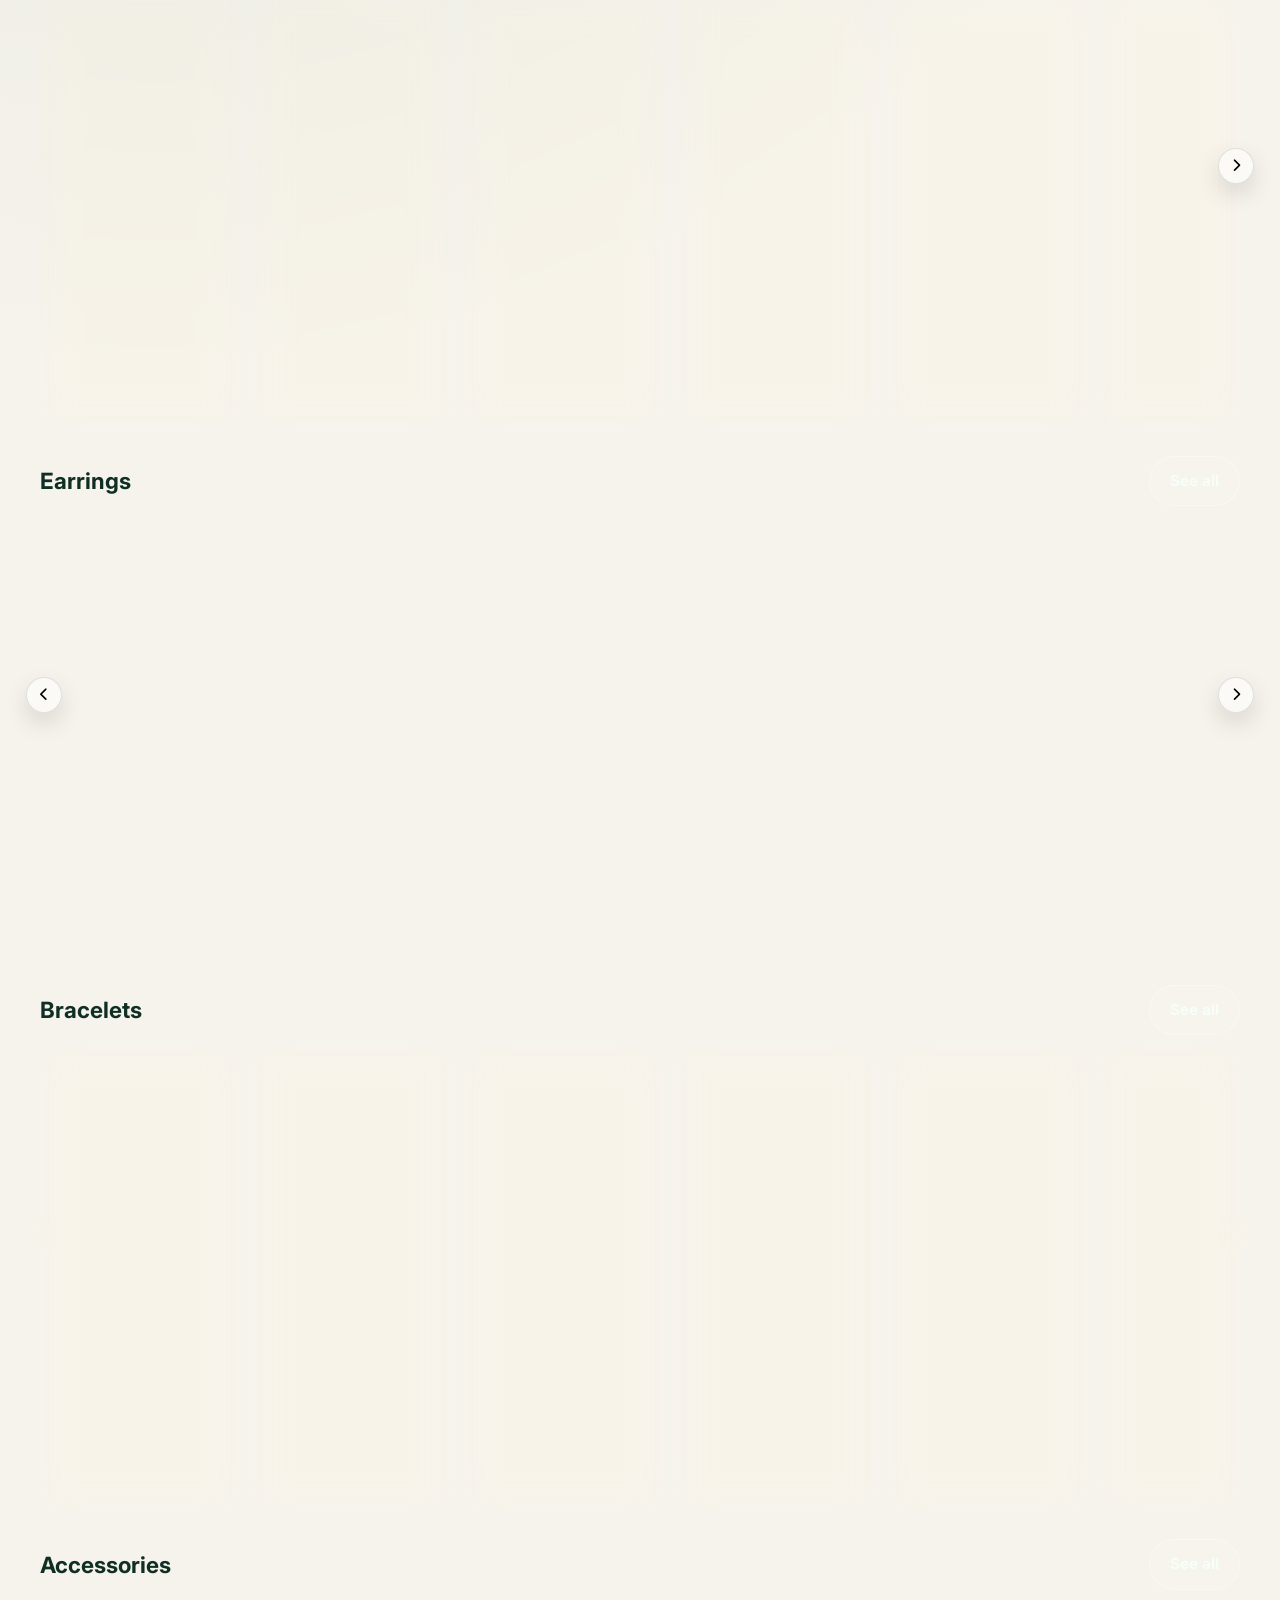
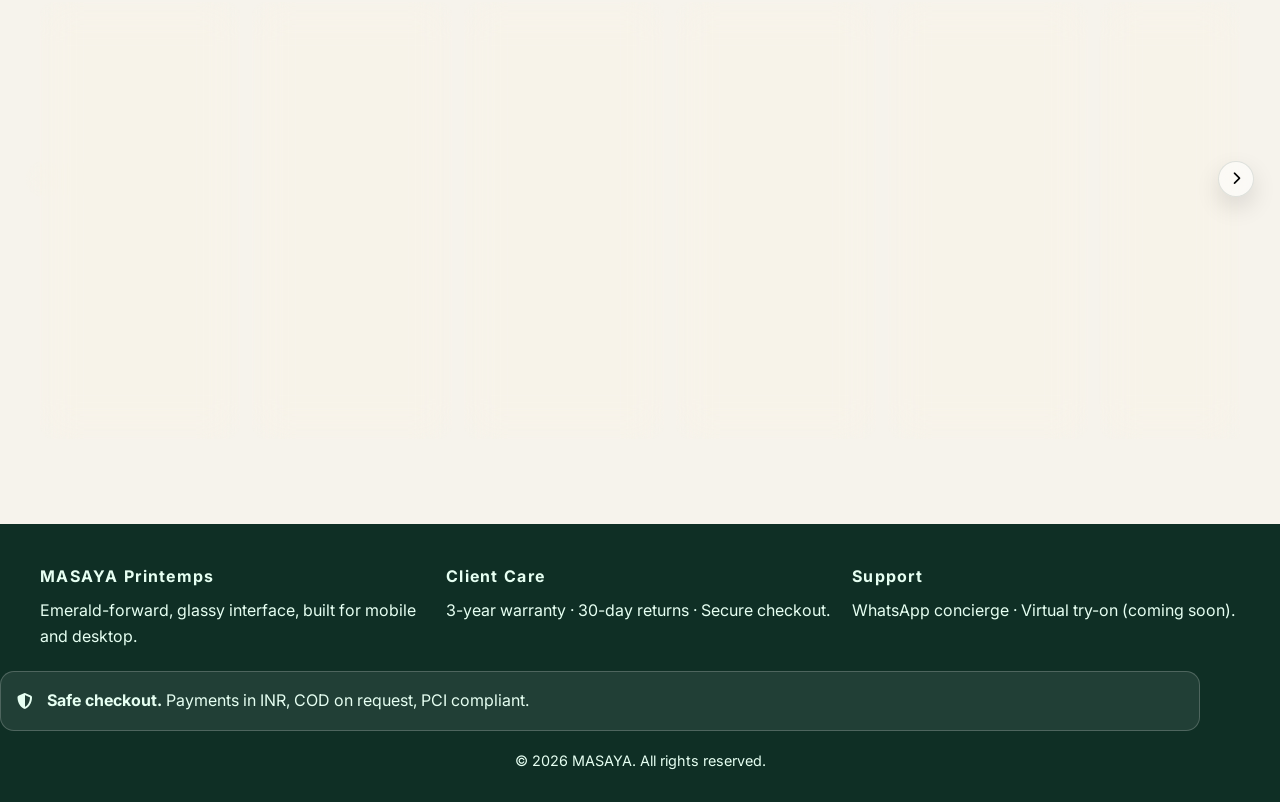
==== commit 38df31f3: "feat: add horizontal rails, search, cart drawer, admin portal" ====
--- a/index.html
+++ b/index.html
@@ -21,6 +21,7 @@
     <div class="nav">
       <div class="brand">MASAYA</div>
       <div class="nav-links">
+        <a href="index.html">Home</a>
         <a href="rings.html">Rings</a>
         <a href="necklaces.html">Necklaces</a>
         <a href="earrings.html">Earrings</a>
@@ -29,8 +30,12 @@
       </div>
       <button class="mobile-nav-btn" id="mobile-open" aria-label="Open menu"><i class="fas fa-bars"></i></button>
       <div class="actions">
-        <button class="icon-btn" aria-label="Search"><i class="fas fa-search"></i></button>
-        <button class="icon-btn" aria-label="Account"><i class="fas fa-user"></i></button>
+        <div class="search-box">
+          <i class="fas fa-search"></i>
+          <input id="search-input" type="search" placeholder="Search products">
+        </div>
+        <button class="icon-btn" id="login-user" aria-label="User login"><i class="fas fa-user"></i></button>
+        <button class="icon-btn" id="login-admin" aria-label="Admin portal"><i class="fas fa-key"></i></button>
         <div style="position: relative;">
           <button class="icon-btn" id="cart-btn" aria-label="Cart"><i class="fas fa-bag-shopping"></i><span class="cart-dot" id="cart-count">0</span></button>
         </div>
@@ -68,11 +73,9 @@
   </section>
 
   <div class="container section-pad">
-    <div class="bar">
-      <div>
-        <h2 style="margin-bottom:8px;">Shop by category</h2>
-        <p style="color:var(--emerald-700);">Dedicated pages for faster browsing — Flipkart-style speed with a MASAYA finish.</p>
-      </div>
+    <div class="section-head">
+      <h2>Shop by category</h2>
+      <a class="btn ghost" href="#rails">Jump to rails</a>
     </div>
     <div class="category-cards">
       <a class="cat-card" href="rings.html"><div class="cat-icon"><i class="fas fa-gem"></i></div><div><strong>Rings</strong><div class="sub">Solitaire, halo, signature arcs</div></div></a>
@@ -83,15 +86,37 @@
     </div>
   </div>
 
-  <div class="container section-pad" id="catalog">
-    <div class="bar">
-      <div>
-        <h2 style="margin-bottom:6px;">Featured picks</h2>
-        <p style="color:var(--emerald-700);">Fast-loading grid with add-to-bag and INR pricing.</p>
-      </div>
-      <a class="btn ghost" href="rings.html">See all products</a>
+  <div class="container section-pad" id="rails">
+    <div class="section-head"><h2>Rings</h2><a class="btn ghost" href="rings.html">See all</a></div>
+    <div class="rail" data-rail="rings">
+      <button class="rail-arrow left" data-arrow="left"><i class="fas fa-chevron-left"></i></button>
+      <div class="rail-inner"></div>
+      <button class="rail-arrow right" data-arrow="right"><i class="fas fa-chevron-right"></i></button>
     </div>
-    <div class="grid" id="product-grid"></div>
+    <div class="section-head" style="margin-top:24px;"><h2>Necklaces</h2><a class="btn ghost" href="necklaces.html">See all</a></div>
+    <div class="rail" data-rail="necklaces">
+      <button class="rail-arrow left" data-arrow="left"><i class="fas fa-chevron-left"></i></button>
+      <div class="rail-inner"></div>
+      <button class="rail-arrow right" data-arrow="right"><i class="fas fa-chevron-right"></i></button>
+    </div>
+    <div class="section-head" style="margin-top:24px;"><h2>Earrings</h2><a class="btn ghost" href="earrings.html">See all</a></div>
+    <div class="rail" data-rail="earrings">
+      <button class="rail-arrow left" data-arrow="left"><i class="fas fa-chevron-left"></i></button>
+      <div class="rail-inner"></div>
+      <button class="rail-arrow right" data-arrow="right"><i class="fas fa-chevron-right"></i></button>
+    </div>
+    <div class="section-head" style="margin-top:24px;"><h2>Bracelets</h2><a class="btn ghost" href="bracelets.html">See all</a></div>
+    <div class="rail" data-rail="bracelets">
+      <button class="rail-arrow left" data-arrow="left"><i class="fas fa-chevron-left"></i></button>
+      <div class="rail-inner"></div>
+      <button class="rail-arrow right" data-arrow="right"><i class="fas fa-chevron-right"></i></button>
+    </div>
+    <div class="section-head" style="margin-top:24px;"><h2>Accessories</h2><a class="btn ghost" href="accessories.html">See all</a></div>
+    <div class="rail" data-rail="accessories">
+      <button class="rail-arrow left" data-arrow="left"><i class="fas fa-chevron-left"></i></button>
+      <div class="rail-inner"></div>
+      <button class="rail-arrow right" data-arrow="right"><i class="fas fa-chevron-right"></i></button>
+    </div>
   </div>
 
   <footer>
@@ -123,21 +148,35 @@
       <strong>Your bag</strong>
       <button class="icon-btn" id="drawer-close" aria-label="Close"><i class="fas fa-times"></i></button>
     </div>
-    <div class="drawer-body">
-      <p style="color:var(--emerald-700);">Cart preview coming soon.</p>
+    <div class="drawer-body"></div>
+  </div>
+
+  <div class="modal" id="admin-modal">
+    <div class="modal-card">
+      <div style="display:flex;justify-content:space-between;align-items:center;margin-bottom:8px;">
+        <h3>Admin portal</h3>
+        <button class="icon-btn" id="admin-close" aria-label="Close admin"><i class="fas fa-times"></i></button>
+      </div>
+      <form id="admin-form">
+        <input type="password" name="secret" placeholder="Secret key" required>
+        <input type="text" name="name" placeholder="Product name" required>
+        <select name="category" required>
+          <option value="rings">Rings</option>
+          <option value="necklaces">Necklaces</option>
+          <option value="earrings">Earrings</option>
+          <option value="bracelets">Bracelets</option>
+          <option value="accessories">Accessories</option>
+        </select>
+        <input type="number" name="price" placeholder="Price (INR)" required>
+        <input type="url" name="img" placeholder="Primary image URL" required>
+        <input type="url" name="img2" placeholder="Secondary image URL (optional)">
+        <input type="text" name="badge" placeholder="Badge e.g. New, Limited">
+        <button class="btn primary" type="submit">Save & Publish</button>
+      </form>
     </div>
   </div>
 
   <script src="js/catalog.js"></script>
   <script src="js/store.js"></script>
-  <script>
-    // Limit featured to first 12 items
-    const originalCatalog = [...catalog];
-    const featured = originalCatalog.slice(0,12);
-    window.catalog = featured;
-    Store.init('all');
-    // restore full catalog for other pages
-    window.catalog = originalCatalog;
-  </script>
 </body>
 </html>
--- a/css/emerald.css
+++ b/css/emerald.css
@@ -60,6 +60,15 @@
   display:flex;align-items:center;justify-content:space-between;
   padding:14px 5vw;gap:20px;
 }
+.search-box{
+  display:flex;align-items:center;gap:8px;
+  padding:8px 10px;border:1px solid var(--stroke);border-radius:12px;
+  background:var(--card);backdrop-filter:var(--blur);
+}
+.search-box input{
+  border:none;background:transparent;outline:none;font-weight:600;color:var(--emerald-900);
+  min-width:160px;
+}
 .mobile-nav-btn{
   display:none;
   width:42px;height:42px;
@@ -120,6 +129,24 @@
 .btn.primary:hover{transform:translateY(-1px);}
 .btn.ghost{background:rgba(255,255,255,0.12);color:#f5fff7;border-color:rgba(255,255,255,0.3);}
 .section-pad{padding:50px 0;}
+.section-head{display:flex;justify-content:space-between;align-items:center;margin-bottom:12px;}
+.section-head h2{font-size:1.4rem;}
+.rail{position:relative;}
+.rail-inner{
+  display:flex;gap:12px;overflow-x:auto;padding-bottom:6px;
+  scroll-snap-type:x mandatory;
+}
+.rail-inner::-webkit-scrollbar{height:6px;}
+.rail-inner::-webkit-scrollbar-thumb{background:rgba(15,47,37,0.2);border-radius:10px;}
+.rail-inner .card{min-width:200px;max-width:220px;scroll-snap-align:start;}
+.rail-arrow{
+  position:absolute;top:40%;transform:translateY(-50%);
+  width:36px;height:36px;border-radius:50%;border:1px solid var(--stroke);
+  background:var(--card);backdrop-filter:var(--blur);display:grid;place-items:center;
+  cursor:pointer;box-shadow:0 10px 24px rgba(0,0,0,0.12);
+}
+.rail-arrow.left{left:-14px;}
+.rail-arrow.right{right:-14px;}
 .bar{display:flex;justify-content:space-between;align-items:center;gap:16px;padding:18px 0;}
 .filters{display:flex;gap:10px;flex-wrap:wrap;}
 .pill{
@@ -229,6 +256,22 @@
   .add-btn{padding:9px;font-size:0.9rem;}
   h1{font-size:clamp(2.2rem,7vw,3rem);}
 }
+
+.modal{
+  position:fixed;inset:0;display:flex;align-items:center;justify-content:center;
+  background:rgba(0,0,0,0.35);opacity:0;pointer-events:none;transition:opacity .2s ease;z-index:70;
+}
+.modal.show{opacity:1;pointer-events:all;}
+.modal-card{
+  width:min(420px,90vw);background:#fff;border-radius:16px;padding:18px;
+  box-shadow:0 20px 40px rgba(0,0,0,0.16);
+}
+.modal-card h3{margin-bottom:10px;}
+.modal-card form{display:grid;gap:10px;}
+.modal-card input, .modal-card select{
+  width:100%;padding:10px 12px;border:1px solid var(--stroke);border-radius:10px;
+  background:rgba(255,255,255,0.9);
+}
 .drawer-overlay{
   position:fixed;inset:0;background:rgba(0,0,0,0.35);opacity:0;pointer-events:none;transition:opacity .25s ease;z-index:40;
 }
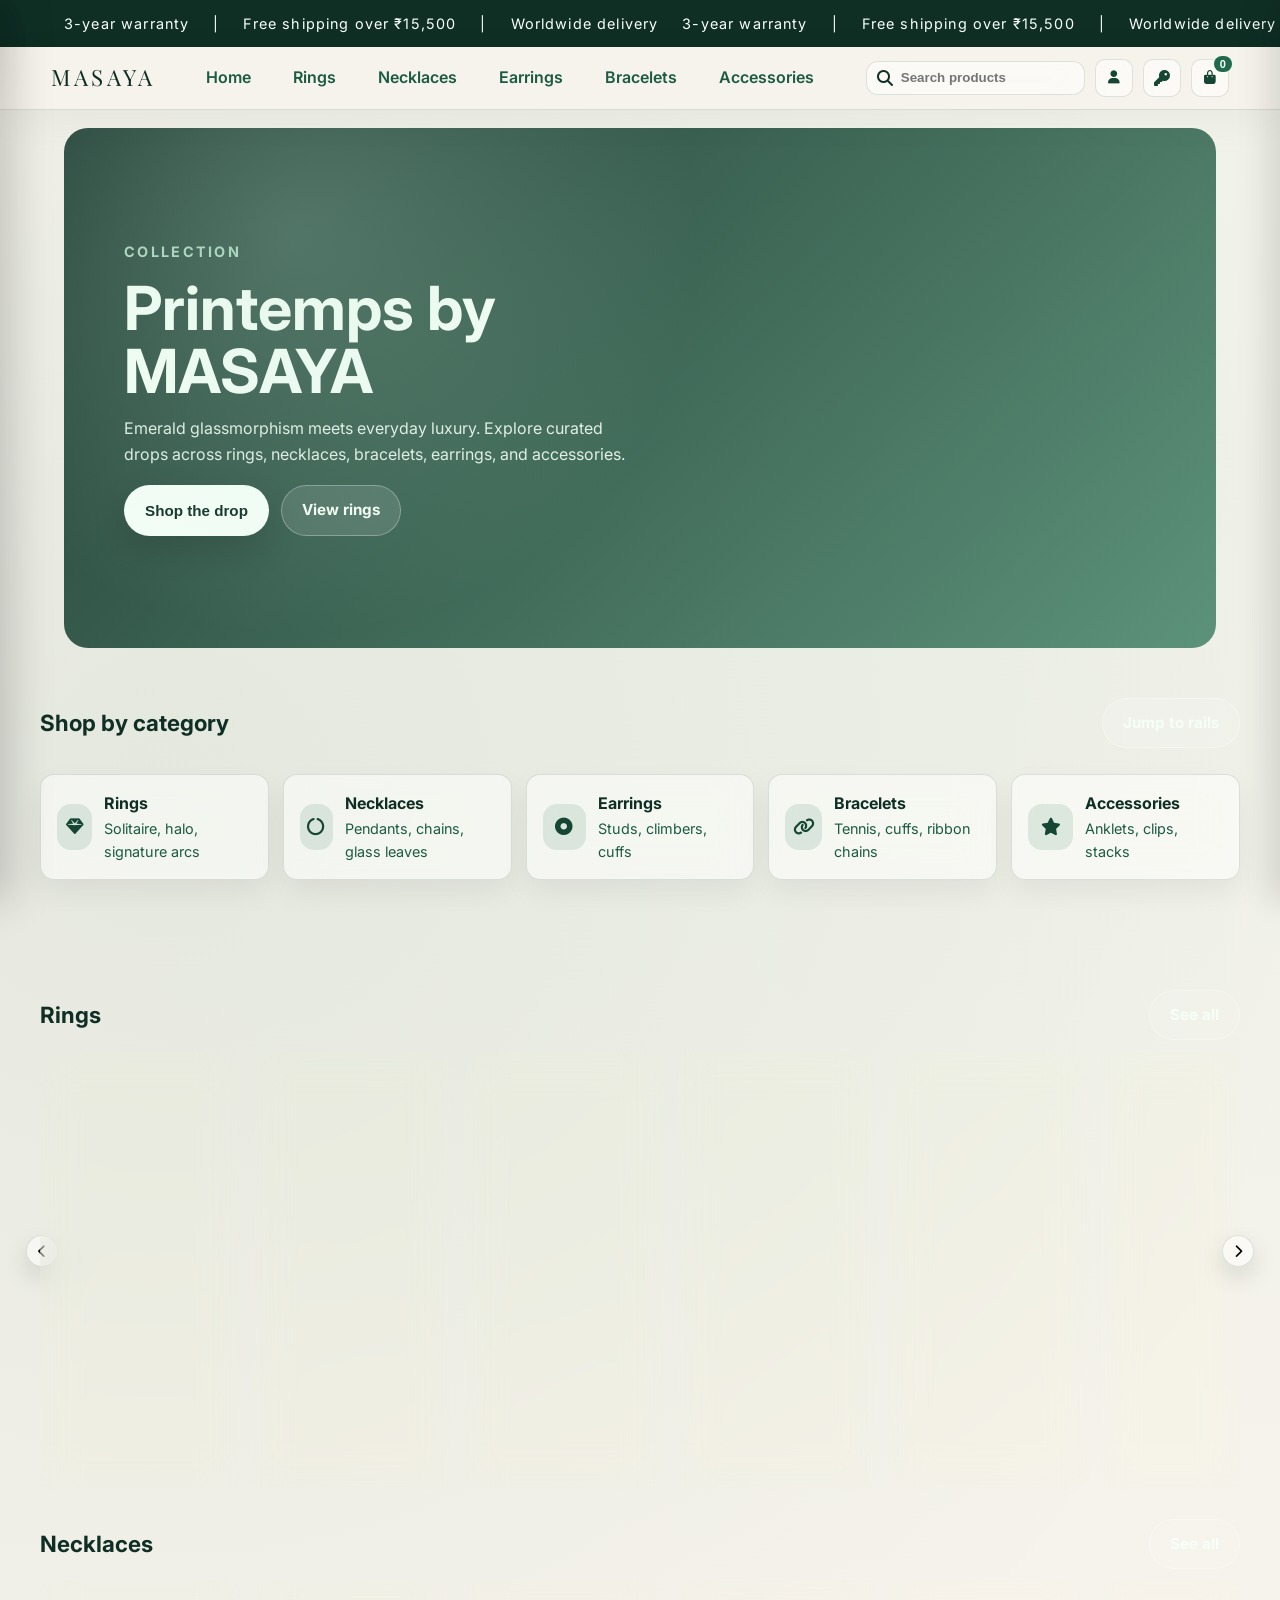
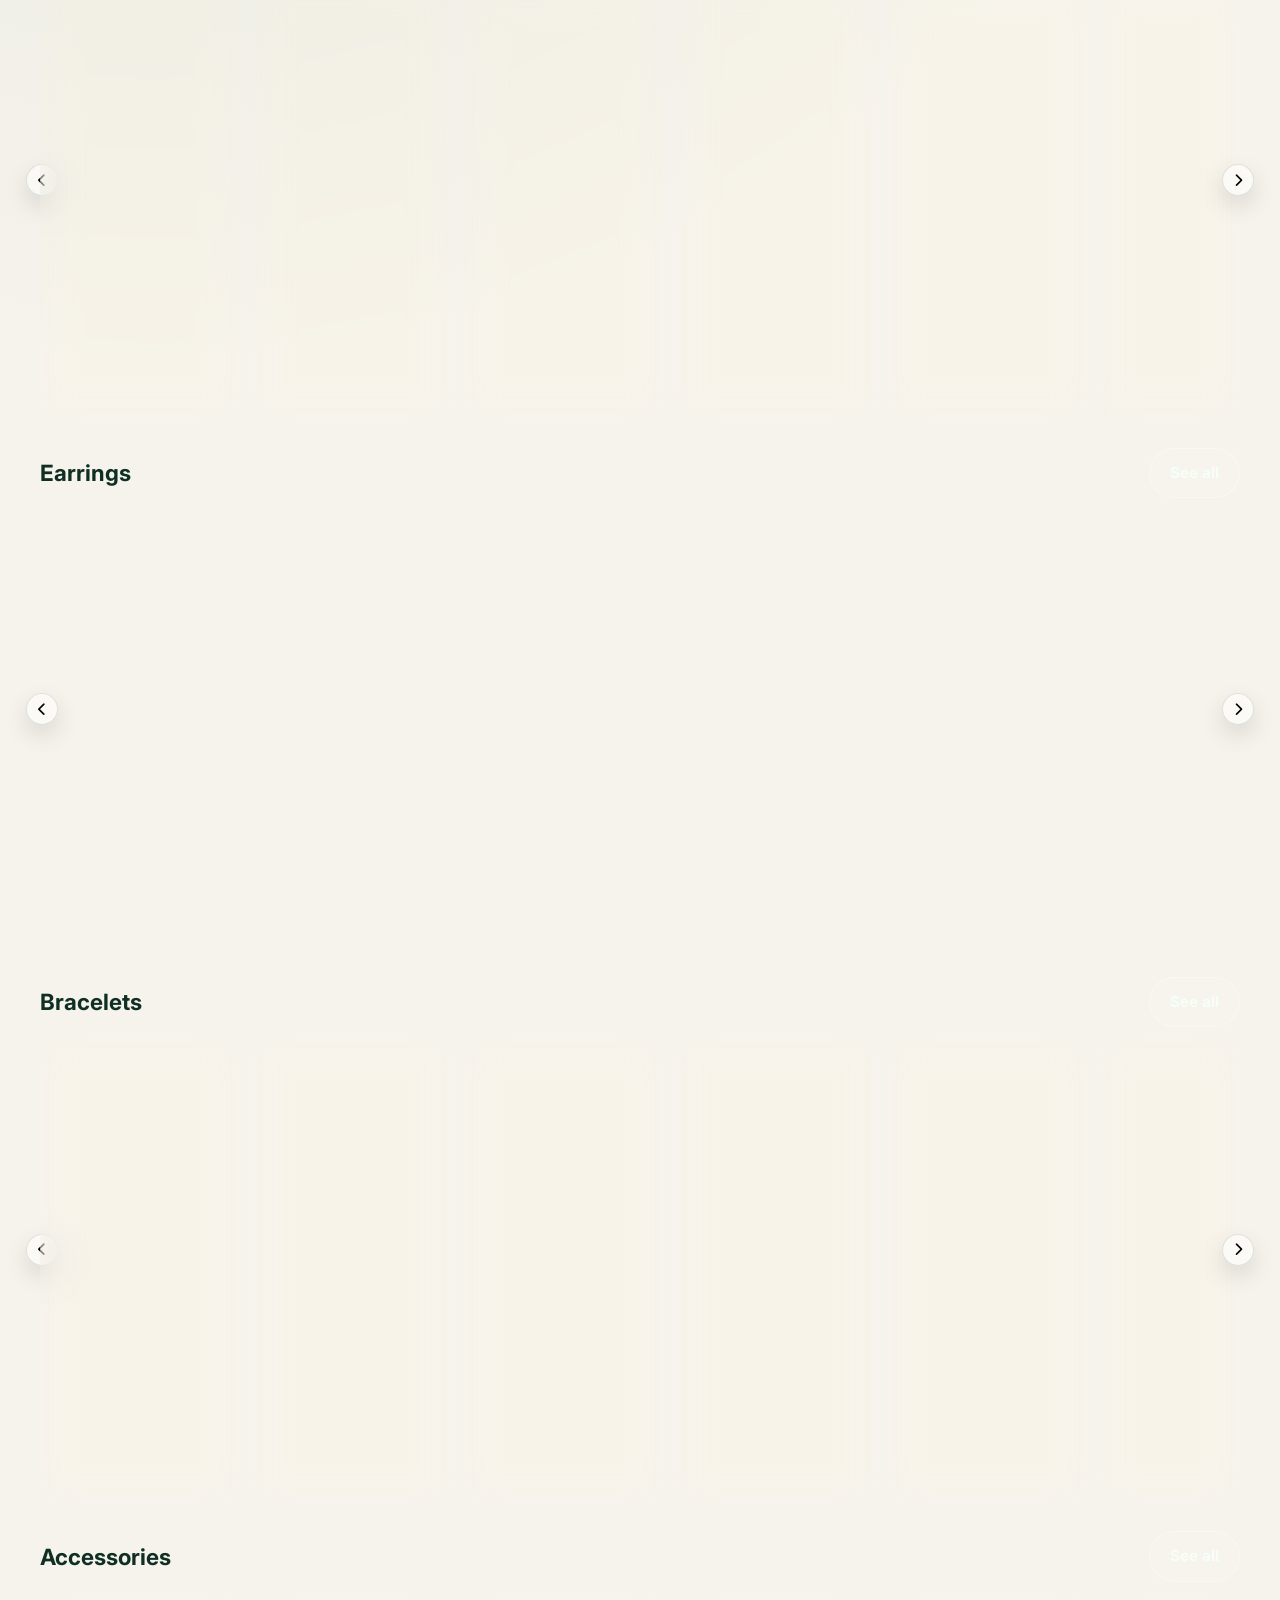
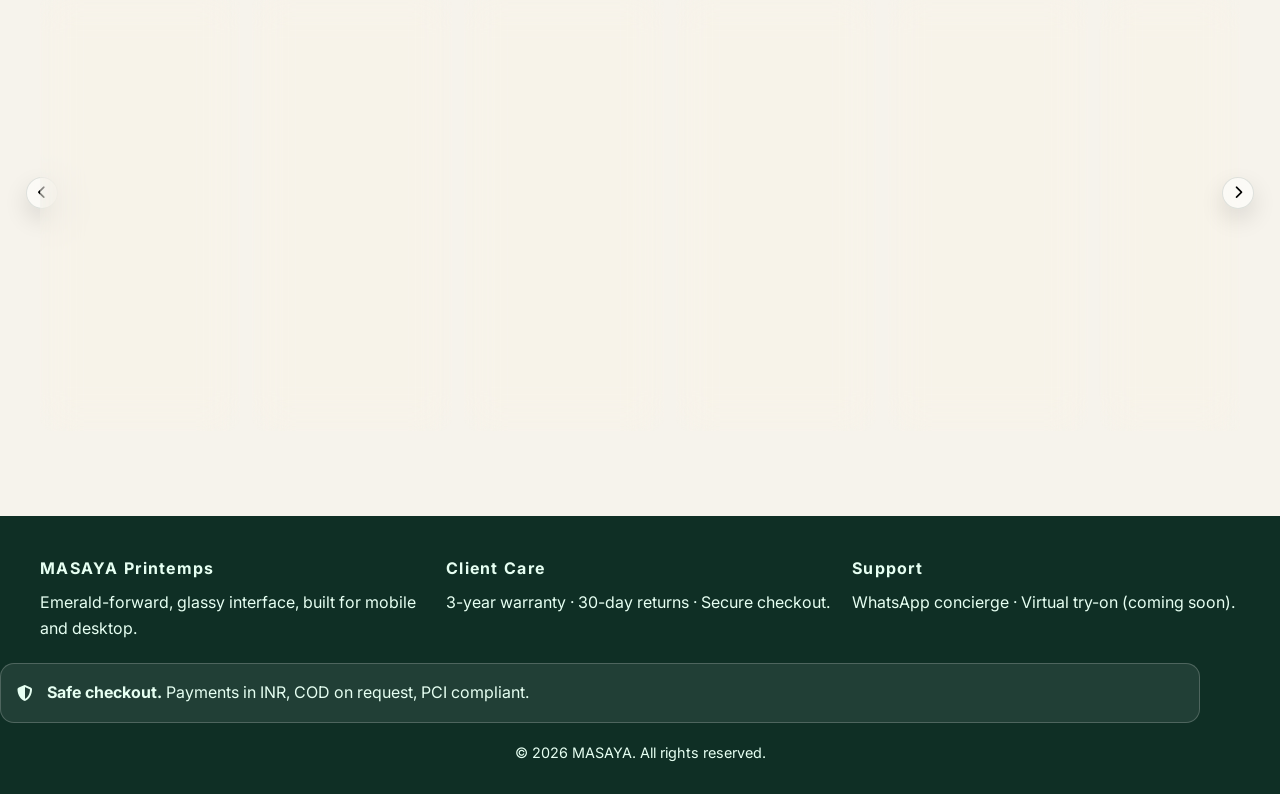
==== commit 550e33d5: "fix: reliable mobile drawer and nav across all pages" ====
--- a/index.html
+++ b/index.html
@@ -35,30 +35,13 @@
           <input id="search-input" type="search" placeholder="Search products">
         </div>
         <button class="icon-btn" id="login-user" aria-label="User login"><i class="fas fa-user"></i></button>
-        <button class="icon-btn" id="login-admin" aria-label="Admin portal"><i class="fas fa-key"></i></button>
+        <a class="icon-btn" id="login-admin" aria-label="Admin portal" href="admin.html"><i class="fas fa-key"></i></a>
         <div style="position: relative;">
           <button class="icon-btn" id="cart-btn" aria-label="Cart"><i class="fas fa-bag-shopping"></i><span class="cart-dot" id="cart-count">0</span></button>
         </div>
       </div>
     </div>
   </header>
-
-  <aside class="mobile-drawer" id="mobile-drawer">
-    <header>
-      <div class="close-row">
-        <span class="brand" style="font-size:1.1rem;">MASAYA</span>
-        <button class="icon-btn" id="mobile-close" aria-label="Close menu"><i class="fas fa-times"></i></button>
-      </div>
-    </header>
-    <a href="index.html">Home</a>
-    <a href="rings.html">Rings</a>
-    <a href="necklaces.html">Necklaces</a>
-    <a href="earrings.html">Earrings</a>
-    <a href="bracelets.html">Bracelets</a>
-    <a href="accessories.html">Accessories</a>
-    <a href="product.html">Any product</a>
-  </aside>
-  <div class="drawer-overlay" id="mobile-overlay"></div>
 
   <section class="hero">
     <div class="hero-content">
@@ -151,31 +134,22 @@
     <div class="drawer-body"></div>
   </div>
 
-  <div class="modal" id="admin-modal">
-    <div class="modal-card">
-      <div style="display:flex;justify-content:space-between;align-items:center;margin-bottom:8px;">
-        <h3>Admin portal</h3>
-        <button class="icon-btn" id="admin-close" aria-label="Close admin"><i class="fas fa-times"></i></button>
+  <aside class="mobile-drawer" id="mobile-drawer">
+    <header>
+      <div class="close-row">
+        <span class="brand" style="font-size:1.1rem;">MASAYA</span>
+        <button class="icon-btn" id="mobile-close" aria-label="Close menu"><i class="fas fa-times"></i></button>
       </div>
-      <form id="admin-form">
-        <input type="password" name="secret" placeholder="Secret key" required>
-        <input type="text" name="name" placeholder="Product name" required>
-        <select name="category" required>
-          <option value="rings">Rings</option>
-          <option value="necklaces">Necklaces</option>
-          <option value="earrings">Earrings</option>
-          <option value="bracelets">Bracelets</option>
-          <option value="accessories">Accessories</option>
-        </select>
-        <input type="number" name="price" placeholder="Price (INR)" required>
-        <input type="url" name="img" placeholder="Primary image URL" required>
-        <input type="url" name="img2" placeholder="Secondary image URL (optional)">
-        <input type="text" name="badge" placeholder="Badge e.g. New, Limited">
-        <button class="btn primary" type="submit">Save & Publish</button>
-      </form>
-    </div>
-  </div>
-
+    </header>
+    <a href="index.html">Home</a>
+    <a href="rings.html">Rings</a>
+    <a href="necklaces.html">Necklaces</a>
+    <a href="earrings.html">Earrings</a>
+    <a href="bracelets.html">Bracelets</a>
+    <a href="accessories.html">Accessories</a>
+    <a href="product.html">Any product</a>
+  </aside>
+  <div class="drawer-overlay" id="mobile-overlay"></div>
   <script src="js/catalog.js"></script>
   <script src="js/store.js"></script>
 </body>
--- a/css/emerald.css
+++ b/css/emerald.css
@@ -58,7 +58,7 @@
 }
 .nav{
   display:flex;align-items:center;justify-content:space-between;
-  padding:14px 5vw;gap:20px;
+  padding:10px 4vw;gap:10px;flex-wrap:wrap;
 }
 .search-box{
   display:flex;align-items:center;gap:8px;
@@ -76,6 +76,7 @@
   border:1px solid var(--stroke);
   background:var(--card);
   color:var(--emerald-800);
+  z-index:70;
 }
 .mobile-drawer{
   position:fixed;top:0;left:0;width:82vw;max-width:340px;height:100vh;
@@ -140,8 +141,8 @@
 .rail-inner::-webkit-scrollbar-thumb{background:rgba(15,47,37,0.2);border-radius:10px;}
 .rail-inner .card{min-width:200px;max-width:220px;scroll-snap-align:start;}
 .rail-arrow{
-  position:absolute;top:40%;transform:translateY(-50%);
-  width:36px;height:36px;border-radius:50%;border:1px solid var(--stroke);
+  position:absolute;top:45%;transform:translateY(-50%);
+  width:32px;height:32px;border-radius:50%;border:1px solid var(--stroke);
   background:var(--card);backdrop-filter:var(--blur);display:grid;place-items:center;
   cursor:pointer;box-shadow:0 10px 24px rgba(0,0,0,0.12);
 }
@@ -245,16 +246,35 @@
   .nav-links{display:none;}
    .mobile-nav-btn{display:grid;place-items:center;}
    .brand{font-size:1.2rem;}
-  .hero{margin:14px 4vw 0;border-radius:20px;}
-  .hero-content{padding:46px 36px;}
+  .hero{margin:12px 3vw 0;border-radius:18px;}
+  .hero-content{padding:26px 18px;}
+  .hero-content h1{font-size:2.1rem;}
   .bar{flex-direction:column;align-items:flex-start;}
   .filters{width:100%;overflow-x:auto;padding-bottom:6px;}
-  .grid{grid-template-columns:repeat(auto-fill,minmax(160px,1fr));gap:12px;}
+  .grid{grid-template-columns:repeat(auto-fill,minmax(150px,1fr));gap:10px;}
   .card{border-radius:12px;}
   .card-body{padding:12px;}
   .img-stack{aspect-ratio:3/4;}
   .add-btn{padding:9px;font-size:0.9rem;}
   h1{font-size:clamp(2.2rem,7vw,3rem);}
+  .search-box{width:100%;}
+  .rail-inner{gap:10px;}
+  .rail-inner .card{min-width:180px;max-width:190px;}
+  .rail-arrow.left{left:-8px;} .rail-arrow.right{right:-8px;}
+}
+
+@media(max-width:640px){
+  .nav{padding:10px 3vw;gap:6px;align-items:flex-start;}
+  .actions{width:100%;justify-content:space-between;gap:8px;}
+  .search-box{width:100%;}
+  .hero{min-height:430px;margin:10px 3vw 0;}
+  .hero-content{padding:20px 16px;}
+  .hero-content h1{font-size:1.9rem;}
+  .hero-actions{flex-wrap:wrap;gap:8px;}
+  .hero-actions .btn{padding:10px 16px;font-size:0.92rem;}
+  .rail-arrow{display:none;}
+  .rail-inner{padding-bottom:12px;}
+  .rail-inner .card{min-width:170px;max-width:180px;}
 }
 
 .modal{
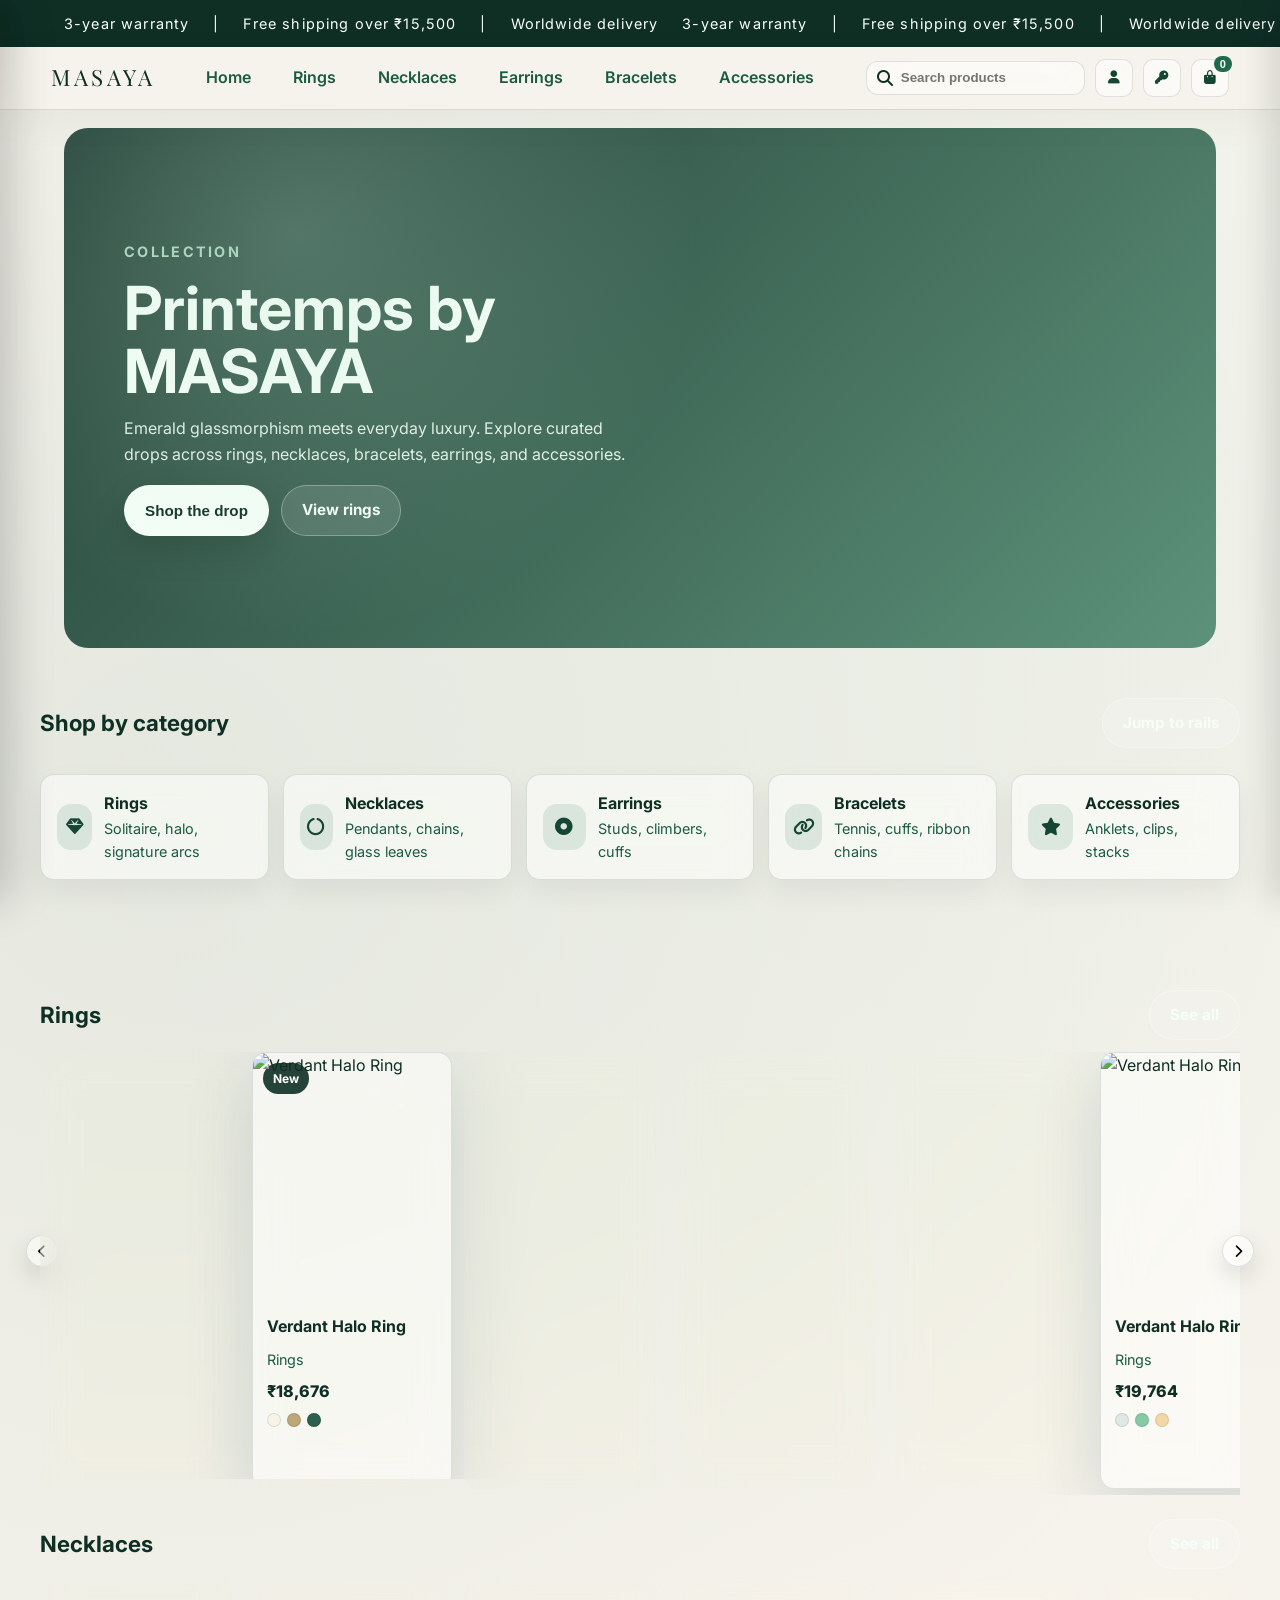
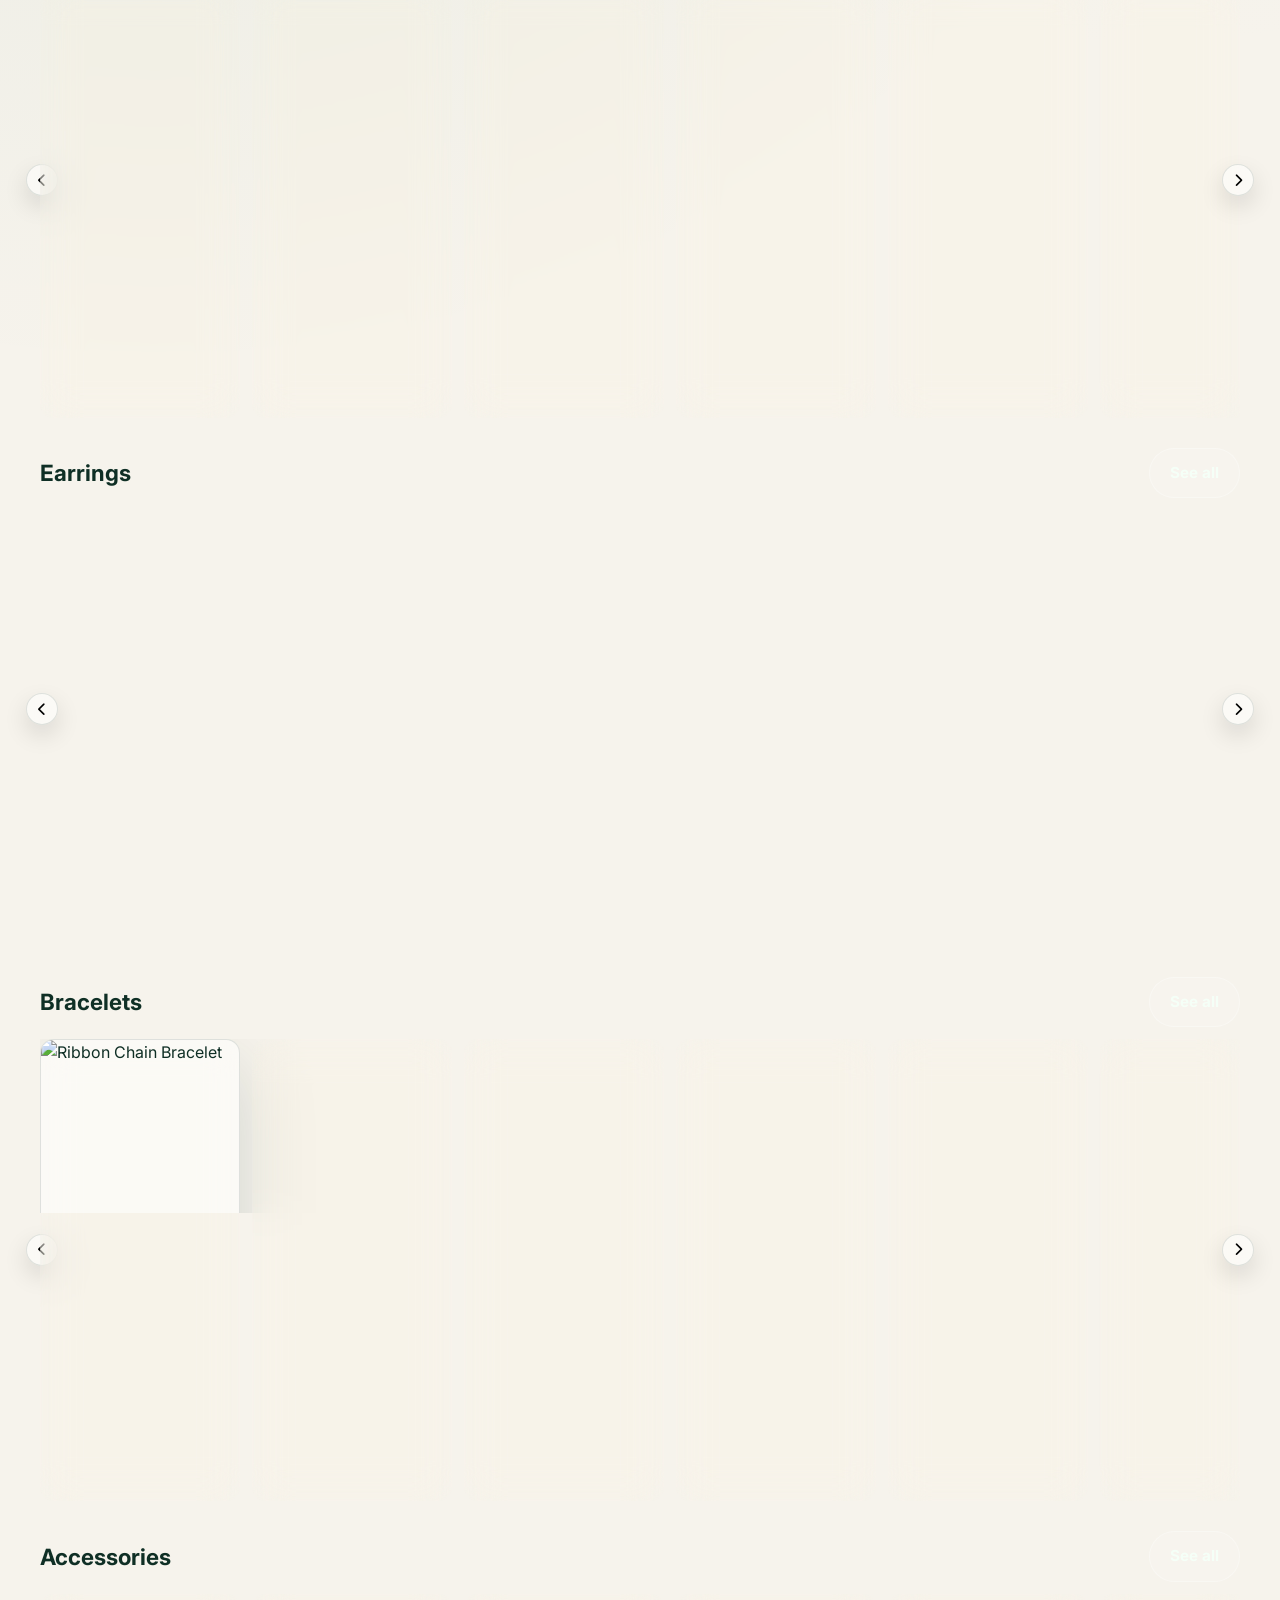
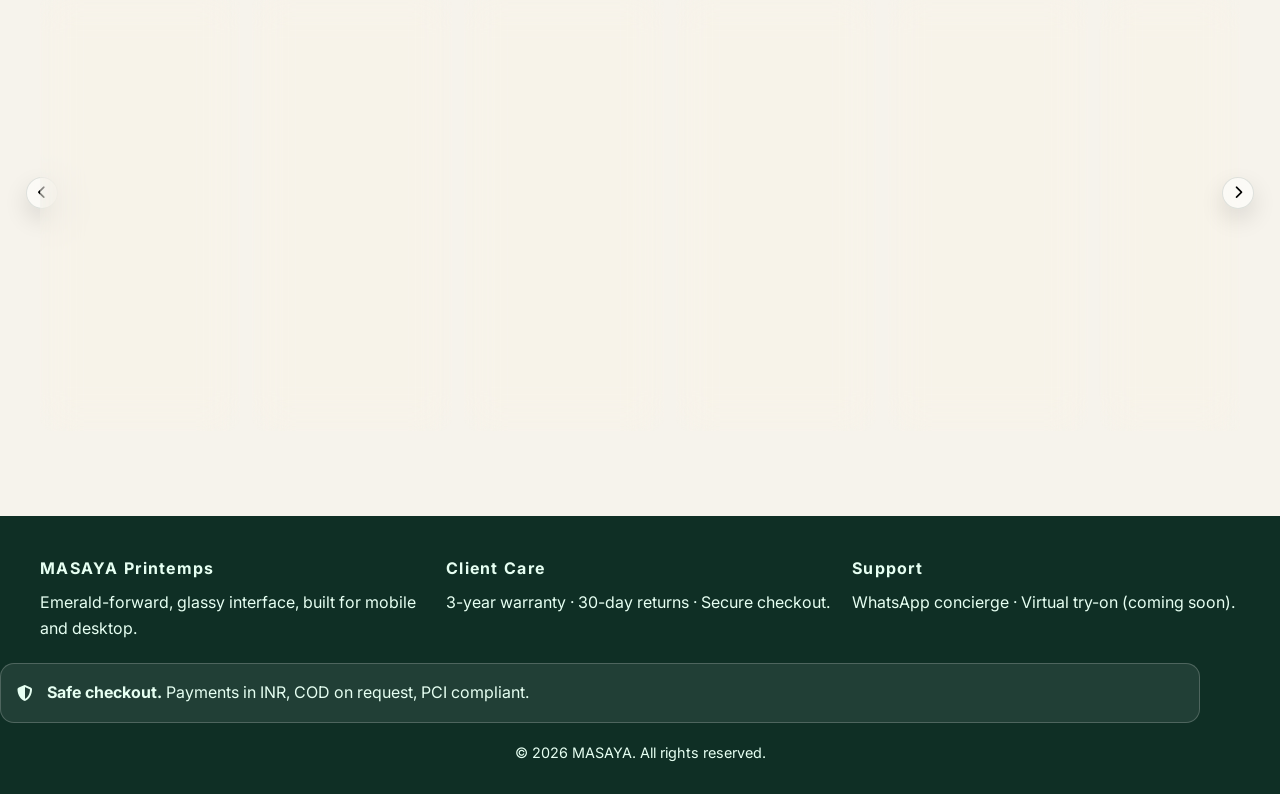
==== commit 5eb46c2f: "fix: bind mobile nav drawer handlers across all pages" ====
--- a/index.html
+++ b/index.html
@@ -35,7 +35,7 @@
           <input id="search-input" type="search" placeholder="Search products">
         </div>
         <button class="icon-btn" id="login-user" aria-label="User login"><i class="fas fa-user"></i></button>
-        <a class="icon-btn" id="login-admin" aria-label="Admin portal" href="admin.html"><i class="fas fa-key"></i></a>
+        <button class="icon-btn" id="login-admin" aria-label="Admin portal"><i class="fas fa-key"></i></button>
         <div style="position: relative;">
           <button class="icon-btn" id="cart-btn" aria-label="Cart"><i class="fas fa-bag-shopping"></i><span class="cart-dot" id="cart-count">0</span></button>
         </div>
--- a/css/emerald.css
+++ b/css/emerald.css
@@ -292,6 +292,7 @@
   width:100%;padding:10px 12px;border:1px solid var(--stroke);border-radius:10px;
   background:rgba(255,255,255,0.9);
 }
+.modal-card .modal-row{display:flex;gap:10px;flex-wrap:wrap;align-items:center;}
 .drawer-overlay{
   position:fixed;inset:0;background:rgba(0,0,0,0.35);opacity:0;pointer-events:none;transition:opacity .25s ease;z-index:40;
 }
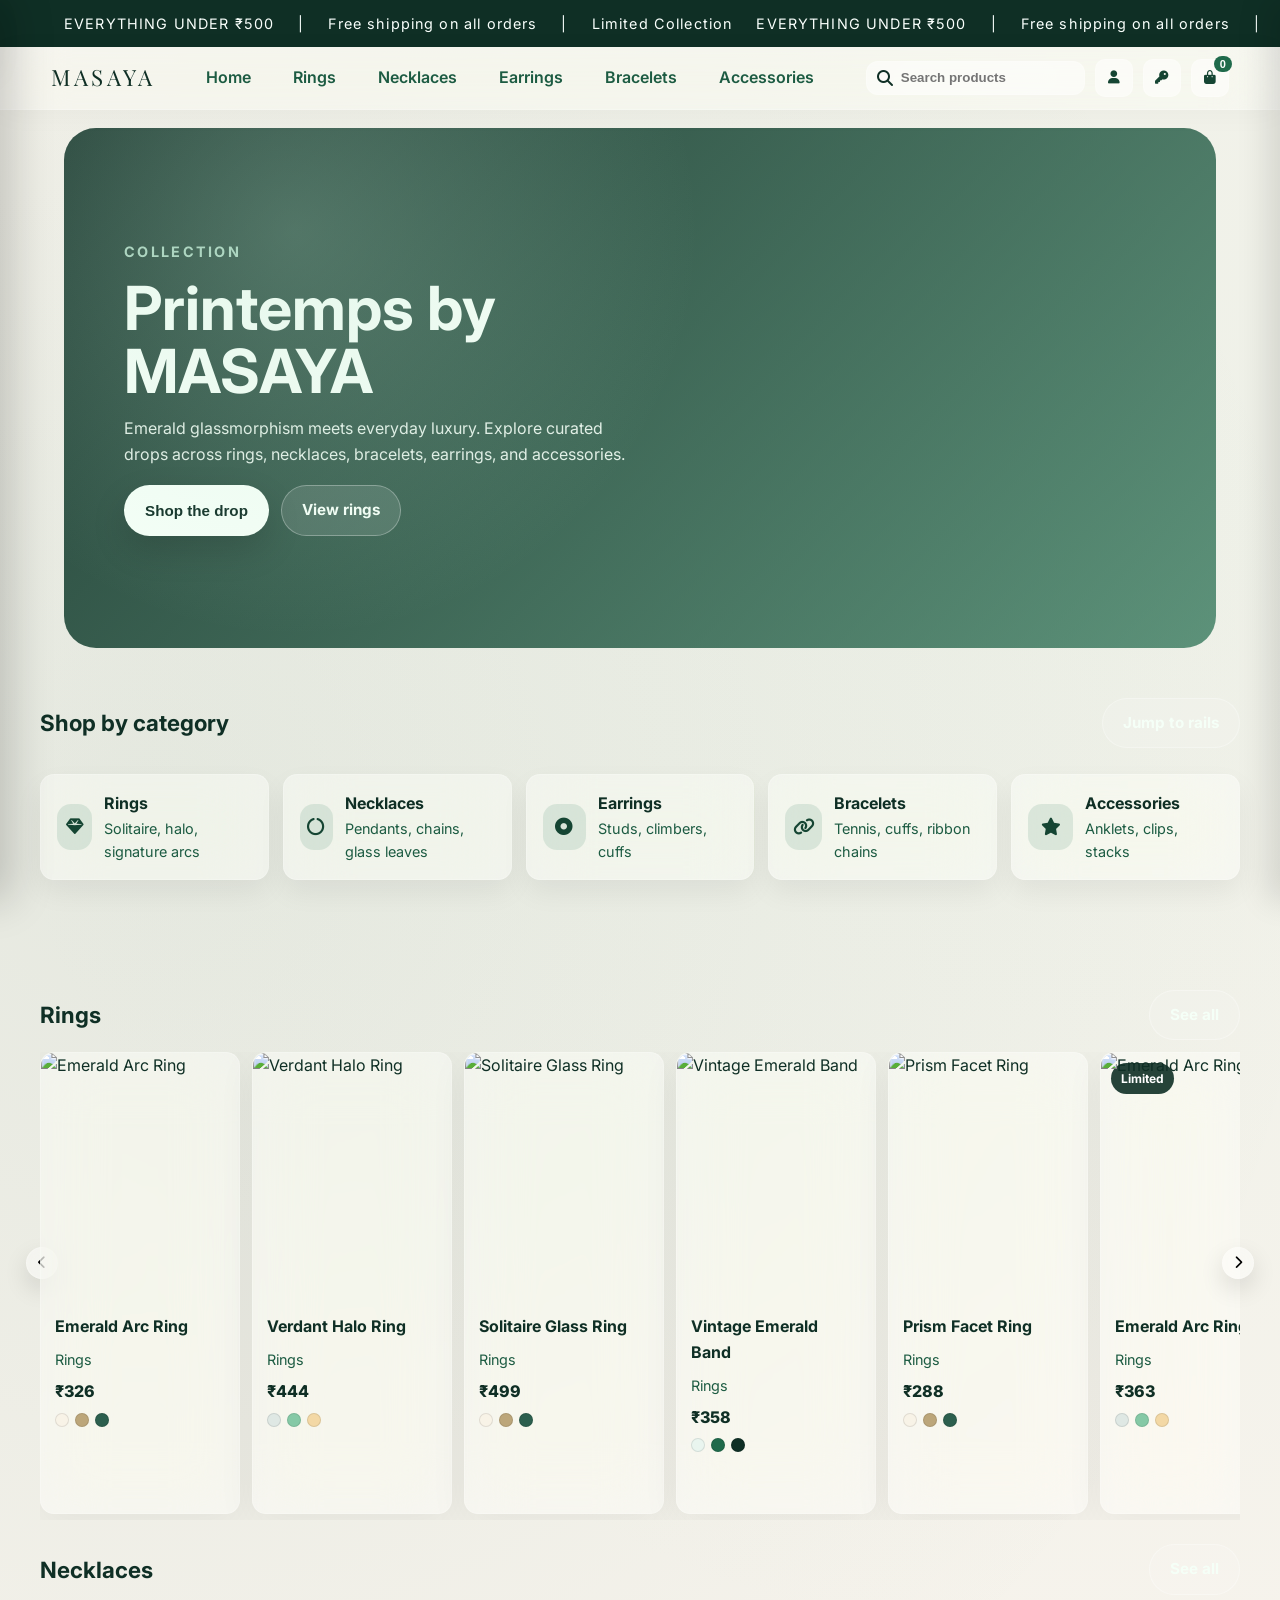
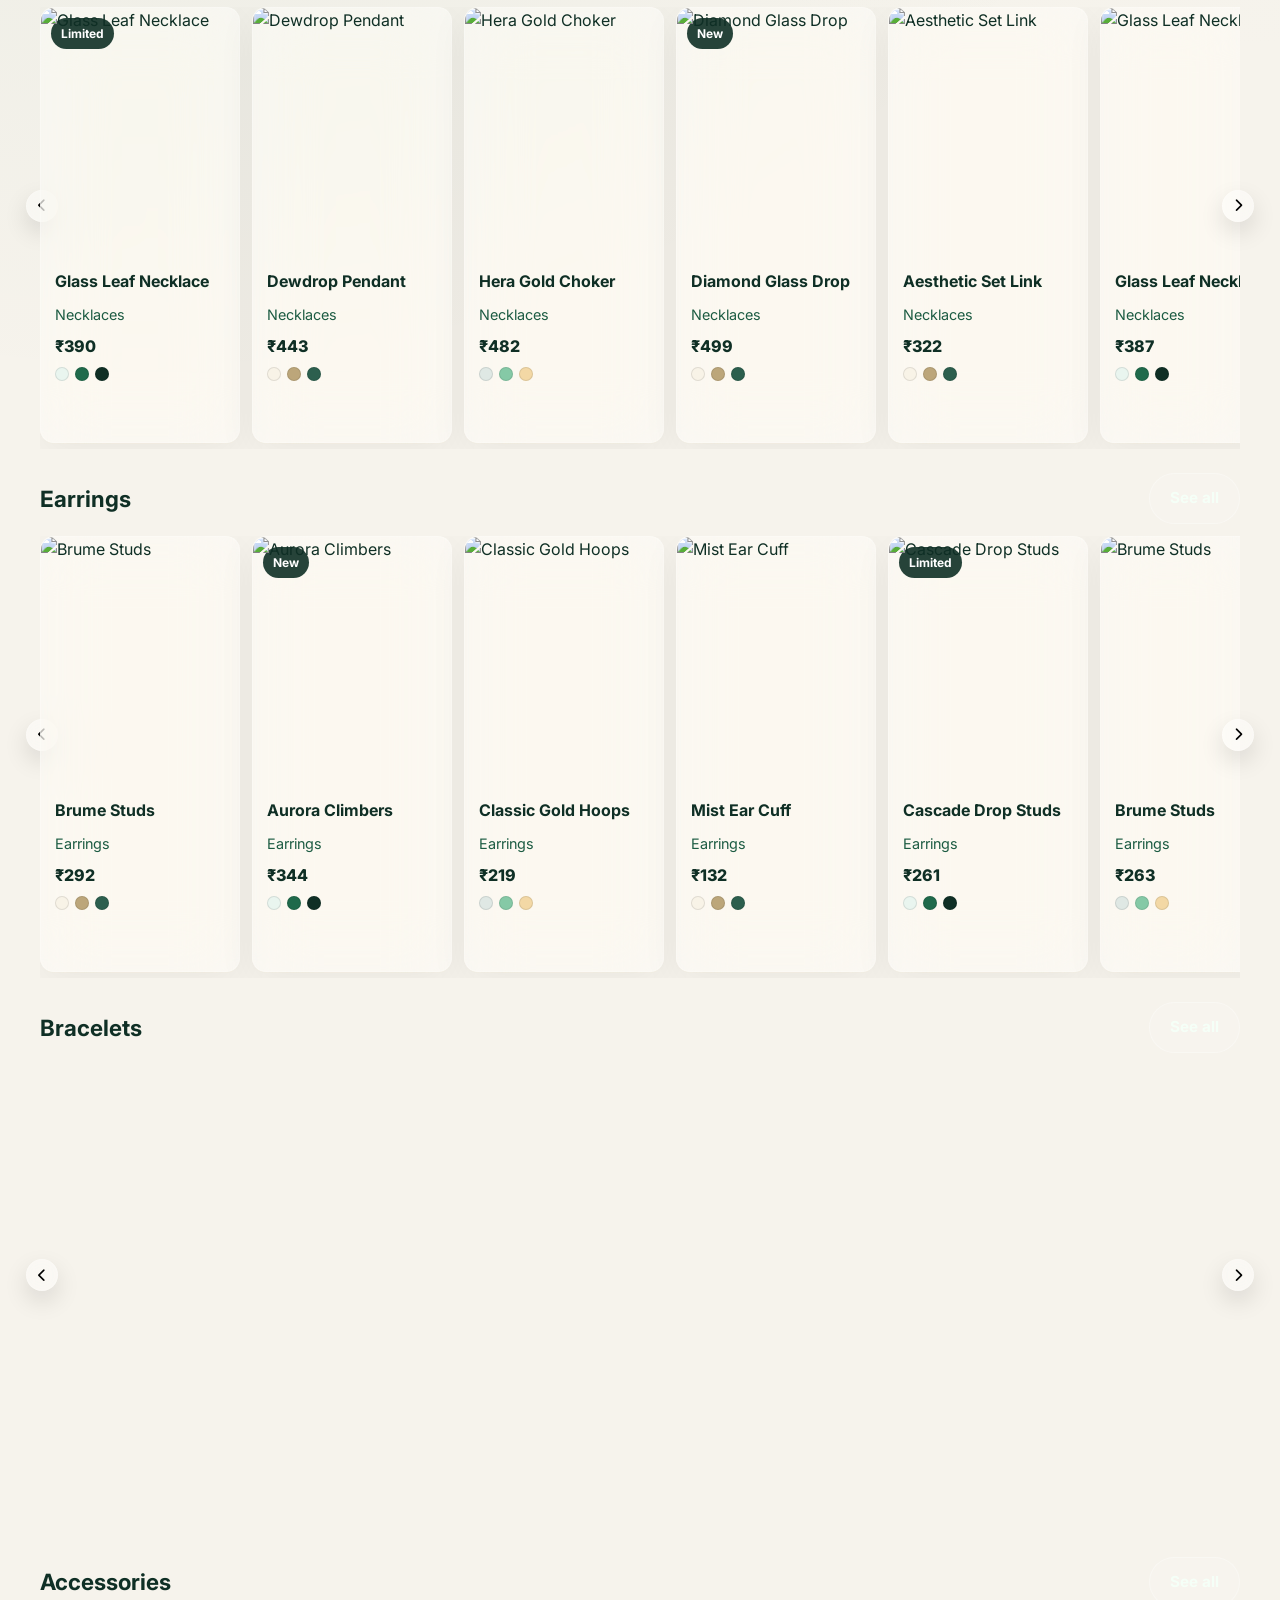
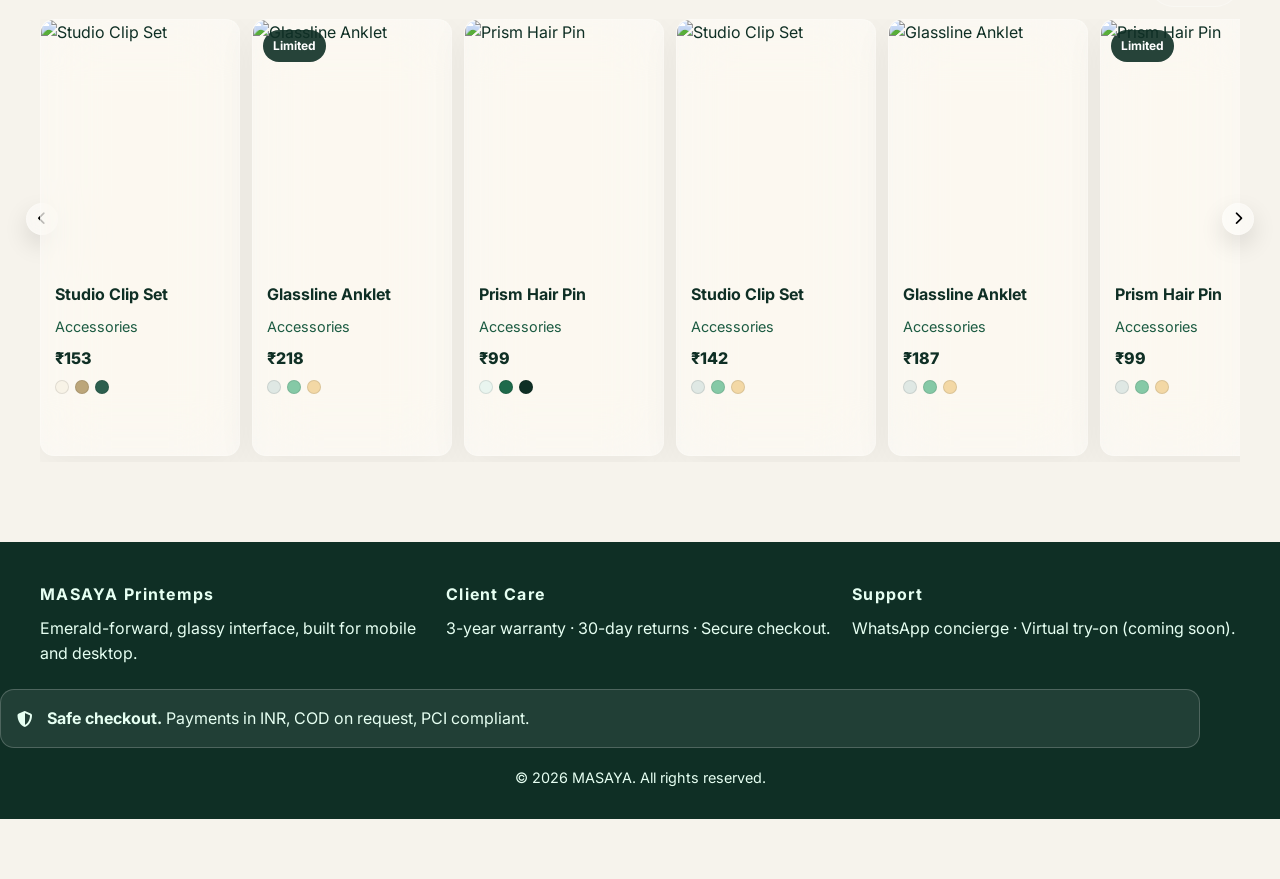
==== commit 8ac49bae: "feat: add login modal triggers and bindings" ====
--- a/index.html
+++ b/index.html
@@ -4,6 +4,7 @@
   <meta charset="UTF-8">
   <meta name="viewport" content="width=device-width, initial-scale=1.0">
   <title>MASAYA | Emerald Storefront</title>
+  <meta name="description" content="MASAYA Printemps - Luxury jewellery crafted with emerald glassmorphism, all under ₹500.">
   <link rel="preconnect" href="https://fonts.googleapis.com">
   <link rel="preconnect" href="https://fonts.gstatic.com" crossorigin>
   <link href="https://fonts.googleapis.com/css2?family=Inter:wght@400;500;600;700&family=Playfair+Display:wght@600;700&display=swap" rel="stylesheet">
@@ -13,8 +14,8 @@
 <body>
   <div class="topbar">
     <div class="topbar-inner">
-      <span>3-year warranty</span><span>|</span><span>Free shipping over ₹15,500</span><span>|</span><span>Worldwide delivery</span>
-      <span>3-year warranty</span><span>|</span><span>Free shipping over ₹15,500</span><span>|</span><span>Worldwide delivery</span>
+      <span>EVERYTHING UNDER ₹500</span><span>|</span><span>Free shipping on all orders</span><span>|</span><span>Limited Collection</span>
+      <span>EVERYTHING UNDER ₹500</span><span>|</span><span>Free shipping on all orders</span><span>|</span><span>Limited Collection</span>
     </div>
   </div>
   <header>
@@ -34,8 +35,8 @@
           <i class="fas fa-search"></i>
           <input id="search-input" type="search" placeholder="Search products">
         </div>
-        <button class="icon-btn" id="login-user" aria-label="User login"><i class="fas fa-user"></i></button>
-        <button class="icon-btn" id="login-admin" aria-label="Admin portal"><i class="fas fa-key"></i></button>
+        <button class="icon-btn login-user" id="login-user" aria-label="User login"><i class="fas fa-user"></i></button>
+        <button class="icon-btn login-admin" id="login-admin" aria-label="Admin portal"><i class="fas fa-key"></i></button>
         <div style="position: relative;">
           <button class="icon-btn" id="cart-btn" aria-label="Cart"><i class="fas fa-bag-shopping"></i><span class="cart-dot" id="cart-count">0</span></button>
         </div>
--- a/css/emerald.css
+++ b/css/emerald.css
@@ -6,11 +6,11 @@
   --emerald-500:#2b7f5b;
   --emerald-200:#b9e2cc;
   --sand:#f6f3ec;
-  --card:rgba(255,255,255,0.55);
-  --stroke:rgba(15,47,37,0.12);
-  --shadow:0 24px 70px rgba(15,47,37,0.15);
-  --blur:blur(18px) saturate(140%);
-  --radius-lg:24px;
+  --card: rgba(255, 255, 255, 0.45);
+  --stroke: rgba(255, 255, 255, 0.2);
+  --shadow: 0 10px 40px rgba(0, 0, 0, 0.05);
+  --blur: blur(30px) saturate(210%);
+  --radius-lg: 32px;
   --radius-md:14px;
   --radius-sm:10px;
   font-size:16px;
@@ -46,9 +46,11 @@
 }
 header{
   position:sticky;top:0;z-index:30;
-  backdrop-filter:var(--blur);background:rgba(246,243,236,0.9);
+  backdrop-filter:var(--blur);
+  -webkit-backdrop-filter:var(--blur);
+  background:rgba(255, 255, 255, 0.4);
   border-bottom:1px solid var(--stroke);
-  box-shadow:0 10px 40px rgba(0,0,0,0.04);
+  box-shadow:0 4px 30px rgba(0,0,0,0.03);
 }
 .nav.nav-scrolled{
   background:rgba(246,243,236,0.95);
@@ -164,6 +166,7 @@
 .grid{display:grid;grid-template-columns:repeat(auto-fill,minmax(220px,1fr));gap:16px;padding:12px 0 60px;}
 .card{
   position:relative;background:var(--card);backdrop-filter:var(--blur);
+  -webkit-backdrop-filter:var(--blur);
   border:1px solid var(--stroke);border-radius:var(--radius-md);overflow:hidden;
   box-shadow:var(--shadow);transition:transform .18s ease,box-shadow .22s ease;
   display:flex;flex-direction:column;
@@ -282,9 +285,16 @@
   background:rgba(0,0,0,0.35);opacity:0;pointer-events:none;transition:opacity .2s ease;z-index:70;
 }
 .modal.show{opacity:1;pointer-events:all;}
+.glass-panel{
+  background:var(--card);
+  backdrop-filter:var(--blur);
+  -webkit-backdrop-filter:var(--blur);
+  border:1px solid var(--stroke);
+  box-shadow:var(--shadow);
+}
 .modal-card{
-  width:min(420px,90vw);background:#fff;border-radius:16px;padding:18px;
-  box-shadow:0 20px 40px rgba(0,0,0,0.16);
+  width:min(420px,90vw);
+  border-radius:24px;
 }
 .modal-card h3{margin-bottom:10px;}
 .modal-card form{display:grid;gap:10px;}
@@ -303,5 +313,6 @@
   transform:translateX(100%);transition:transform .28s ease;z-index:50;display:flex;flex-direction:column;
 }
 .drawer.show{transform:translateX(0);}
-.drawer-header{padding:18px;border-bottom:1px solid var(--stroke);display:flex;justify-content:space-between;align-items:center;}
-.drawer-body{padding:18px;flex:1;overflow:auto;}
+.drawer-header{padding:1.5rem;border-bottom:1px solid var(--stroke);display:flex;justify-content:space-between;align-items:center;}
+.drawer-body{padding:1.5rem;flex:1;overflow:auto; -webkit-overflow-scrolling: touch;}
+.add-wide{width:100%; border-radius:12px; padding:14px; font-weight:700;}
